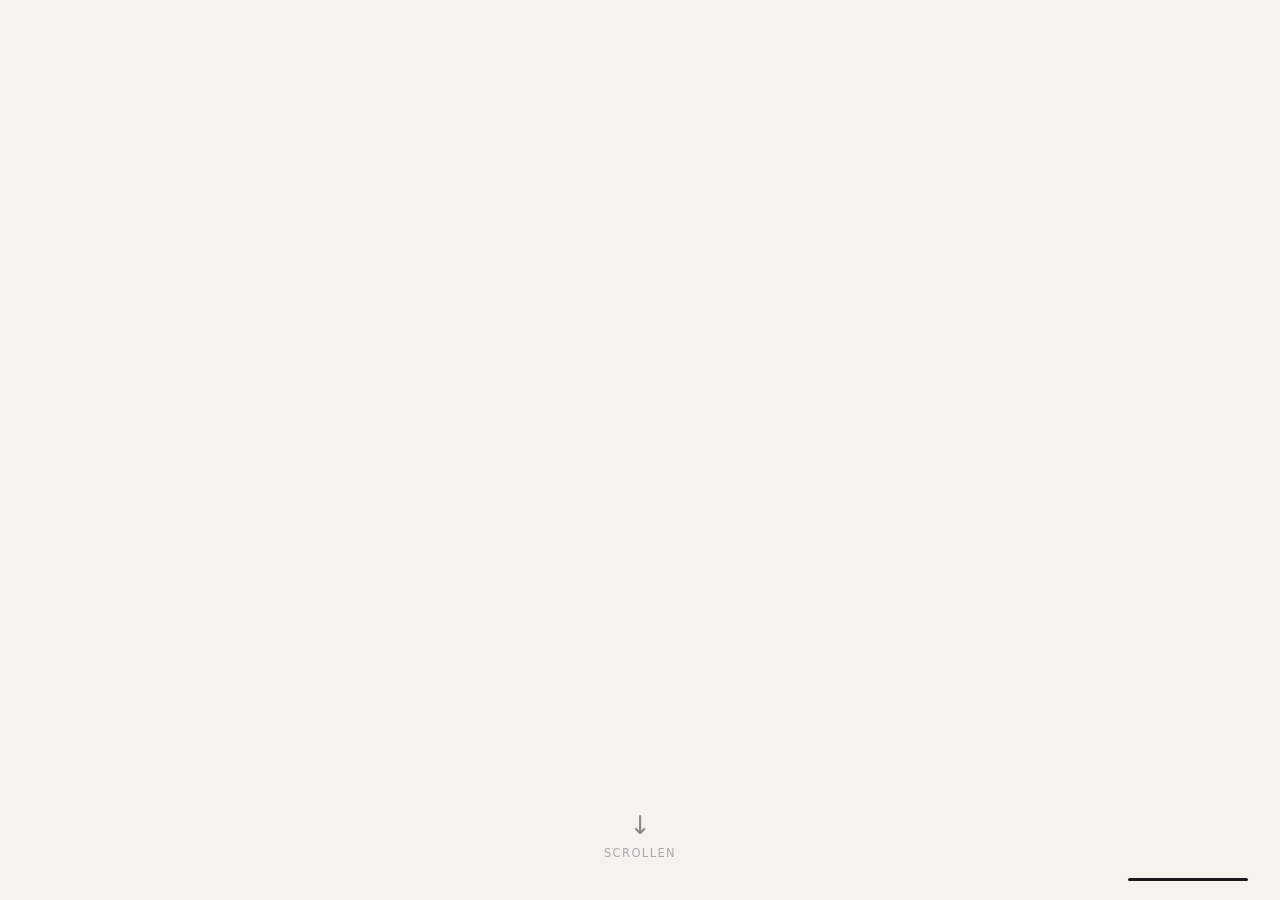
==== index.html @ cfc177c9 "fix: update index.html for virtual scroll (no scroll-stage spacer needed, outro as overlay)" ====
<!DOCTYPE html>
<html lang="de">
<head>
  <meta charset="UTF-8" />
  <meta name="viewport" content="width=device-width, initial-scale=1.0" />
  <title>Sprinter Scroll Animation</title>
  <link rel="preconnect" href="https://api.fontshare.com" />
  <link href="https://api.fontshare.com/v2/css?f[]=satoshi@400,700&display=swap" rel="stylesheet" />
  <link rel="stylesheet" href="style.css" />
</head>
<body>

  <section class="scroll-stage">
    <div class="sticky-canvas">

      <canvas id="vanCanvas"></canvas>

      <div class="scroll-hint" id="scrollHint">
        <span class="scroll-hint-arrow">&#x2193;</span>
        <span class="scroll-hint-label">Scrollen</span>
      </div>

      <div class="progress-bar">
        <div class="progress-fill" id="progressFill"></div>
      </div>

    </div>
  </section>

  <!-- Outro: fixed overlay, erscheint nach der Animation -->
  <section class="outro" id="outro">
    <div class="outro-icon">🚐</div>
    <h2>Fertig! Alles eingeladen.</h2>
    <p>Professionelle Entrümpelung – schnell, sauber, zuverlässig.</p>
  </section>

  <script src="animation.js"></script>
</body>
</html>
---- style.css ----
*, *::before, *::after { box-sizing: border-box; margin: 0; padding: 0; }

html {
  width: 100%;
  overflow: hidden;
}

body {
  font-family: 'Satoshi', system-ui, sans-serif;
  background: #f5f3ee;
  color: #222;
  width: 100%;
  overflow: hidden;
  height: 100vh;
}

/* ── Sticky scroll stage ─────────────────────────────────── */
.scroll-stage {
  height: 100vh;
  position: relative;
  width: 100%;
}

.sticky-canvas {
  position: absolute;
  top: 0;
  left: 0;
  width: 100%;
  height: 100vh;
  overflow: hidden;
  background: #f5f3ee;
}

/* ── Canvas ──────────────────────────────────────────────── */
#vanCanvas {
  position: absolute;
  inset: 0;
  width: 100%;
  height: 100%;
  display: block;
}

/* ── Outro (erscheint nach Animation) ────────────────────── */
.outro {
  display: none;
  min-height: 100vh;
  flex-direction: column;
  align-items: center;
  justify-content: center;
  text-align: center;
  background: #f5f3ee;
  gap: 1rem;
  padding: 2rem;
  position: fixed;
  inset: 0;
  z-index: 20;
  opacity: 0;
  transition: opacity 0.6s ease;
}
.outro.visible {
  display: flex;
  opacity: 1;
}
.outro-icon {
  font-size: 3rem;
  animation: pop-in 0.5s cubic-bezier(0.34, 1.56, 0.64, 1) both;
}
.outro h2 {
  font-size: clamp(1.4rem, 3vw, 2.2rem);
  font-weight: 700;
  letter-spacing: -0.02em;
}
.outro p {
  font-size: 1rem;
  color: #666;
  max-width: 40ch;
}
@keyframes pop-in {
  from { transform: scale(0.3); opacity: 0; }
  to   { transform: scale(1);   opacity: 1; }
}

/* ── Scroll hint ────────────────────────────────────────── */
.scroll-hint {
  position: absolute;
  bottom: 2.5rem;
  left: 50%;
  transform: translateX(-50%);
  display: flex;
  flex-direction: column;
  align-items: center;
  gap: 0.35rem;
  z-index: 10;
  opacity: 1;
  transition: opacity 0.5s ease;
  pointer-events: none;
  white-space: nowrap;
}
.scroll-hint.hidden { opacity: 0; }
.scroll-hint-arrow {
  font-size: 1.6rem;
  color: #888;
  animation: bounce 1.6s ease-in-out infinite;
}
.scroll-hint-label {
  font-size: 0.72rem;
  letter-spacing: 0.12em;
  text-transform: uppercase;
  color: #aaa;
}
@keyframes bounce {
  0%, 100% { transform: translateY(0); }
  50%       { transform: translateY(8px); }
}

/* ── Progress bar ──────────────────────────────────────── */
.progress-bar {
  position: absolute;
  bottom: 1.2rem;
  right: 2rem;
  width: 120px;
  height: 3px;
  background: rgba(0,0,0,.08);
  border-radius: 2px;
  z-index: 10;
}
.progress-fill {
  height: 100%;
  width: 0%;
  background: #1a1a1a;
  border-radius: 2px;
  transition: width 0.08s linear;
}

@media (max-width: 600px) {
  .progress-bar { right: 1rem; }
}
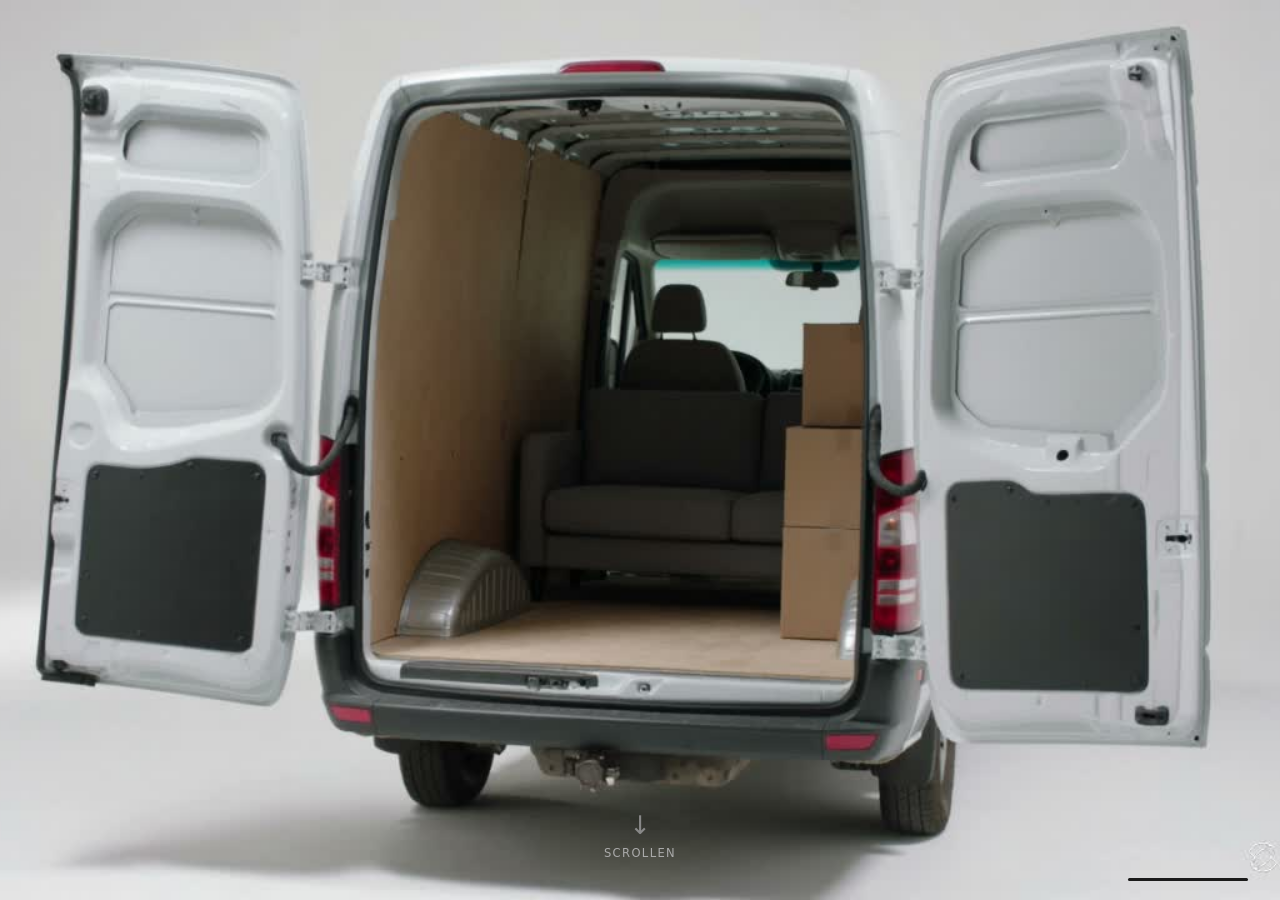
==== commit 45cca33d: "refactor: remove outro + remove vignette, match bg to frame color" ====
--- a/index.html
+++ b/index.html
@@ -12,7 +12,6 @@
 
   <section class="scroll-stage">
     <div class="sticky-canvas">
-
       <canvas id="vanCanvas"></canvas>
 
       <div class="scroll-hint" id="scrollHint">
@@ -23,15 +22,7 @@
       <div class="progress-bar">
         <div class="progress-fill" id="progressFill"></div>
       </div>
-
     </div>
-  </section>
-
-  <!-- Outro: fixed overlay, erscheint nach der Animation -->
-  <section class="outro" id="outro">
-    <div class="outro-icon">🚐</div>
-    <h2>Fertig! Alles eingeladen.</h2>
-    <p>Professionelle Entrümpelung – schnell, sauber, zuverlässig.</p>
   </section>
 
   <script src="animation.js"></script>
--- a/style.css
+++ b/style.css
@@ -1,83 +1,42 @@
 *, *::before, *::after { box-sizing: border-box; margin: 0; padding: 0; }
 
-html {
+html, body {
   width: 100%;
+  height: 100%;
   overflow: hidden;
+  overscroll-behavior: none;
+  touch-action: none;
 }
 
 body {
   font-family: 'Satoshi', system-ui, sans-serif;
-  background: #f5f3ee;
+  /* Hintergrund passend zum Frame-Hintergrund (weißlicher Himmel/Boden der Frames) */
+  background: #d6e4f0;
   color: #222;
-  width: 100%;
-  overflow: hidden;
-  height: 100vh;
+  position: fixed;
+  top: 0; left: 0; right: 0; bottom: 0;
 }
 
-/* ── Sticky scroll stage ─────────────────────────────────── */
 .scroll-stage {
-  height: 100vh;
+  width: 100%;
+  height: 100%;
   position: relative;
-  width: 100%;
 }
 
 .sticky-canvas {
   position: absolute;
-  top: 0;
-  left: 0;
+  top: 0; left: 0;
   width: 100%;
-  height: 100vh;
-  overflow: hidden;
-  background: #f5f3ee;
+  height: 100%;
+  background: #d6e4f0;
 }
 
-/* ── Canvas ──────────────────────────────────────────────── */
 #vanCanvas {
   position: absolute;
   inset: 0;
   width: 100%;
   height: 100%;
   display: block;
-}
-
-/* ── Outro (erscheint nach Animation) ────────────────────── */
-.outro {
-  display: none;
-  min-height: 100vh;
-  flex-direction: column;
-  align-items: center;
-  justify-content: center;
-  text-align: center;
-  background: #f5f3ee;
-  gap: 1rem;
-  padding: 2rem;
-  position: fixed;
-  inset: 0;
-  z-index: 20;
-  opacity: 0;
-  transition: opacity 0.6s ease;
-}
-.outro.visible {
-  display: flex;
-  opacity: 1;
-}
-.outro-icon {
-  font-size: 3rem;
-  animation: pop-in 0.5s cubic-bezier(0.34, 1.56, 0.64, 1) both;
-}
-.outro h2 {
-  font-size: clamp(1.4rem, 3vw, 2.2rem);
-  font-weight: 700;
-  letter-spacing: -0.02em;
-}
-.outro p {
-  font-size: 1rem;
-  color: #666;
-  max-width: 40ch;
-}
-@keyframes pop-in {
-  from { transform: scale(0.3); opacity: 0; }
-  to   { transform: scale(1);   opacity: 1; }
 }
 
 /* ── Scroll hint ────────────────────────────────────────── */
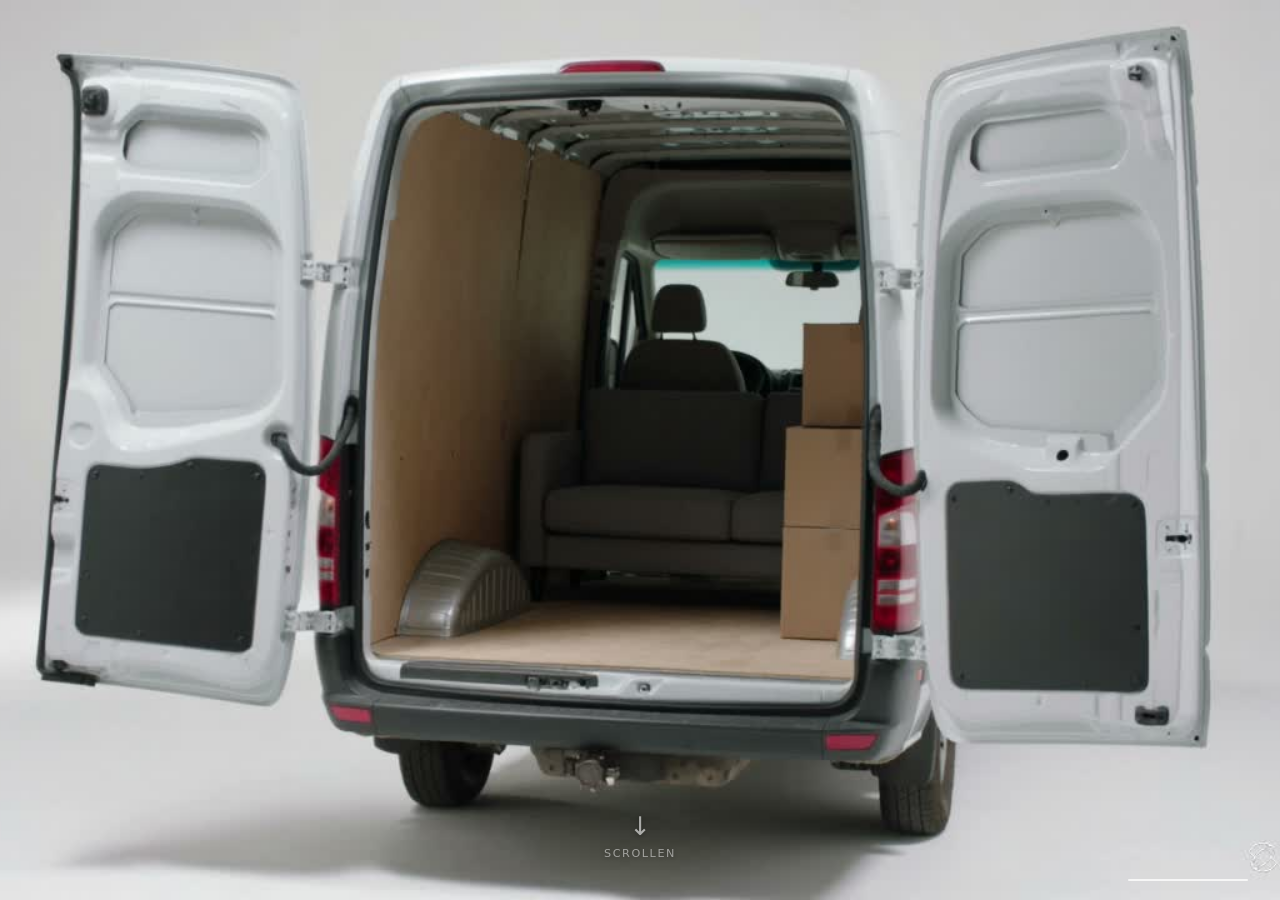
==== commit a8de15f6: "feat: 85-frame scrubbing + scroll-synced text overlays like video reference" ====
--- a/index.html
+++ b/index.html
@@ -5,20 +5,65 @@
   <meta name="viewport" content="width=device-width, initial-scale=1.0" />
   <title>Sprinter Scroll Animation</title>
   <link rel="preconnect" href="https://api.fontshare.com" />
-  <link href="https://api.fontshare.com/v2/css?f[]=satoshi@400,700&display=swap" rel="stylesheet" />
+  <link href="https://api.fontshare.com/v2/css?f[]=satoshi@400,500,700,900&display=swap" rel="stylesheet" />
   <link rel="stylesheet" href="style.css" />
 </head>
 <body>
+
+  <!-- Loading overlay -->
+  <div id="loadingOverlay">
+    <div class="load-inner">
+      <div class="load-label">Wird geladen <span id="loadPct">0%</span></div>
+      <div class="load-track"><div class="load-bar" id="loadBar"></div></div>
+    </div>
+  </div>
 
   <section class="scroll-stage">
     <div class="sticky-canvas">
       <canvas id="vanCanvas"></canvas>
 
+      <!-- Scene overlays: text appears at specific frame ranges -->
+
+      <!-- Scene 1: Frames 1–15 -->
+      <div class="scene-overlay scene-left" id="scene-1">
+        <span class="scene-label">Umzug leicht gemacht</span>
+        <h2 class="scene-headline">Ihr Spezialist für<br>Möbeltransporte.</h2>
+      </div>
+
+      <!-- Scene 2: Frames 20–38 -->
+      <div class="scene-overlay scene-right" id="scene-2">
+        <span class="scene-label">Schnell &amp; zuverlässig</span>
+        <h2 class="scene-headline">Pünktlich. Sicher.<br>Professionell.</h2>
+      </div>
+
+      <!-- Scene 3: Frames 42–60 -->
+      <div class="scene-overlay scene-left" id="scene-3">
+        <span class="scene-label">Ganz Hamburg</span>
+        <h2 class="scene-headline">Vom Keller bis<br>zur Haustür.</h2>
+      </div>
+
+      <!-- Scene 4: Frames 64–80 -->
+      <div class="scene-overlay scene-right" id="scene-4">
+        <span class="scene-label">Kein Stress</span>
+        <h2 class="scene-headline">Wir erledigen<br>alles für Sie.</h2>
+      </div>
+
+      <!-- Scene 5 + CTA: Frames 81–85 -->
+      <div class="scene-overlay scene-center" id="scene-5">
+        <span class="scene-label">Bereit?</span>
+        <h2 class="scene-headline">Ihr Umzug.<br>Unser Job.</h2>
+        <div class="cta-block" id="cta-block">
+          <a href="#" class="cta-btn">Jetzt anfragen</a>
+        </div>
+      </div>
+
+      <!-- Scroll hint -->
       <div class="scroll-hint" id="scrollHint">
         <span class="scroll-hint-arrow">&#x2193;</span>
         <span class="scroll-hint-label">Scrollen</span>
       </div>
 
+      <!-- Progress bar -->
       <div class="progress-bar">
         <div class="progress-fill" id="progressFill"></div>
       </div>
--- a/style.css
+++ b/style.css
@@ -10,13 +10,53 @@
 
 body {
   font-family: 'Satoshi', system-ui, sans-serif;
-  /* Hintergrund passend zum Frame-Hintergrund (weißlicher Himmel/Boden der Frames) */
   background: #d6e4f0;
-  color: #222;
+  color: #111;
   position: fixed;
   top: 0; left: 0; right: 0; bottom: 0;
 }
 
+/* ── Loading overlay ────────────────────────────────────── */
+#loadingOverlay {
+  position: fixed;
+  inset: 0;
+  z-index: 100;
+  background: #d6e4f0;
+  display: flex;
+  align-items: center;
+  justify-content: center;
+  transition: opacity 0.6s ease;
+}
+.load-inner {
+  display: flex;
+  flex-direction: column;
+  align-items: center;
+  gap: 1rem;
+  min-width: 200px;
+}
+.load-label {
+  font-size: 0.8rem;
+  letter-spacing: 0.1em;
+  text-transform: uppercase;
+  color: #555;
+  font-weight: 500;
+}
+.load-track {
+  width: 200px;
+  height: 2px;
+  background: rgba(0,0,0,0.1);
+  border-radius: 2px;
+  overflow: hidden;
+}
+.load-bar {
+  height: 100%;
+  width: 0%;
+  background: #1a1a1a;
+  border-radius: 2px;
+  transition: width 0.15s linear;
+}
+
+/* ── Canvas ─────────────────────────────────────────────── */
 .scroll-stage {
   width: 100%;
   height: 100%;
@@ -37,6 +77,111 @@
   width: 100%;
   height: 100%;
   display: block;
+}
+
+/* ── Scene overlays ─────────────────────────────────────── */
+.scene-overlay {
+  position: absolute;
+  z-index: 10;
+  pointer-events: none;
+  opacity: 0;
+  transition: opacity 0.5s cubic-bezier(0.16, 1, 0.3, 1),
+              transform 0.5s cubic-bezier(0.16, 1, 0.3, 1);
+}
+
+/* Left-aligned scenes */
+.scene-left {
+  top: 50%;
+  left: clamp(1.5rem, 5vw, 5rem);
+  transform: translateY(calc(-50% + 16px));
+}
+.scene-left.visible {
+  opacity: 1;
+  transform: translateY(-50%);
+}
+
+/* Right-aligned scenes */
+.scene-right {
+  top: 50%;
+  right: clamp(1.5rem, 5vw, 5rem);
+  text-align: right;
+  transform: translateY(calc(-50% + 16px));
+}
+.scene-right.visible {
+  opacity: 1;
+  transform: translateY(-50%);
+}
+
+/* Center scenes (final CTA) */
+.scene-center {
+  top: 50%;
+  left: 50%;
+  text-align: center;
+  transform: translate(-50%, calc(-50% + 16px));
+  width: 90%;
+  max-width: 600px;
+}
+.scene-center.visible {
+  opacity: 1;
+  transform: translate(-50%, -50%);
+}
+
+/* Text styles */
+.scene-label {
+  display: block;
+  font-size: clamp(0.65rem, 1.2vw, 0.8rem);
+  font-weight: 500;
+  letter-spacing: 0.16em;
+  text-transform: uppercase;
+  color: rgba(255,255,255,0.75);
+  text-shadow: 0 1px 4px rgba(0,0,0,0.4);
+  margin-bottom: 0.5rem;
+}
+
+.scene-headline {
+  font-size: clamp(1.8rem, 4.5vw, 4rem);
+  font-weight: 900;
+  line-height: 1.1;
+  color: #fff;
+  text-shadow:
+    0 2px 12px rgba(0,0,0,0.25),
+    0 4px 32px rgba(0,0,0,0.15);
+  letter-spacing: -0.02em;
+}
+
+/* CTA button */
+.cta-block {
+  margin-top: 2rem;
+  opacity: 0;
+  transform: translateY(12px);
+  transition: opacity 0.4s ease 0.2s, transform 0.4s ease 0.2s;
+  pointer-events: none;
+}
+.cta-block.visible {
+  opacity: 1;
+  transform: translateY(0);
+  pointer-events: auto;
+}
+.cta-btn {
+  display: inline-block;
+  padding: 0.85rem 2.2rem;
+  background: #fff;
+  color: #111;
+  font-family: 'Satoshi', system-ui, sans-serif;
+  font-size: 0.9rem;
+  font-weight: 700;
+  letter-spacing: 0.04em;
+  text-decoration: none;
+  border-radius: 999px;
+  box-shadow: 0 4px 24px rgba(0,0,0,0.18);
+  transition: background 0.18s ease, color 0.18s ease, box-shadow 0.18s ease, transform 0.18s ease;
+  pointer-events: auto;
+}
+.cta-btn:hover {
+  background: #111;
+  color: #fff;
+  box-shadow: 0 8px 32px rgba(0,0,0,0.28);
+  transform: translateY(-2px);
 }
 
 /* ── Scroll hint ────────────────────────────────────────── */
@@ -58,14 +203,16 @@
 .scroll-hint.hidden { opacity: 0; }
 .scroll-hint-arrow {
   font-size: 1.6rem;
-  color: #888;
+  color: rgba(255,255,255,0.6);
+  text-shadow: 0 1px 4px rgba(0,0,0,0.3);
   animation: bounce 1.6s ease-in-out infinite;
 }
 .scroll-hint-label {
-  font-size: 0.72rem;
-  letter-spacing: 0.12em;
+  font-size: 0.7rem;
+  letter-spacing: 0.14em;
   text-transform: uppercase;
-  color: #aaa;
+  color: rgba(255,255,255,0.5);
+  text-shadow: 0 1px 4px rgba(0,0,0,0.3);
 }
 @keyframes bounce {
   0%, 100% { transform: translateY(0); }
@@ -78,19 +225,21 @@
   bottom: 1.2rem;
   right: 2rem;
   width: 120px;
-  height: 3px;
-  background: rgba(0,0,0,.08);
+  height: 2px;
+  background: rgba(255,255,255,0.2);
   border-radius: 2px;
   z-index: 10;
 }
 .progress-fill {
   height: 100%;
   width: 0%;
-  background: #1a1a1a;
+  background: rgba(255,255,255,0.7);
   border-radius: 2px;
   transition: width 0.08s linear;
 }
 
 @media (max-width: 600px) {
   .progress-bar { right: 1rem; }
-}
+  .scene-left { left: 1.25rem; }
+  .scene-right { right: 1.25rem; }
+}
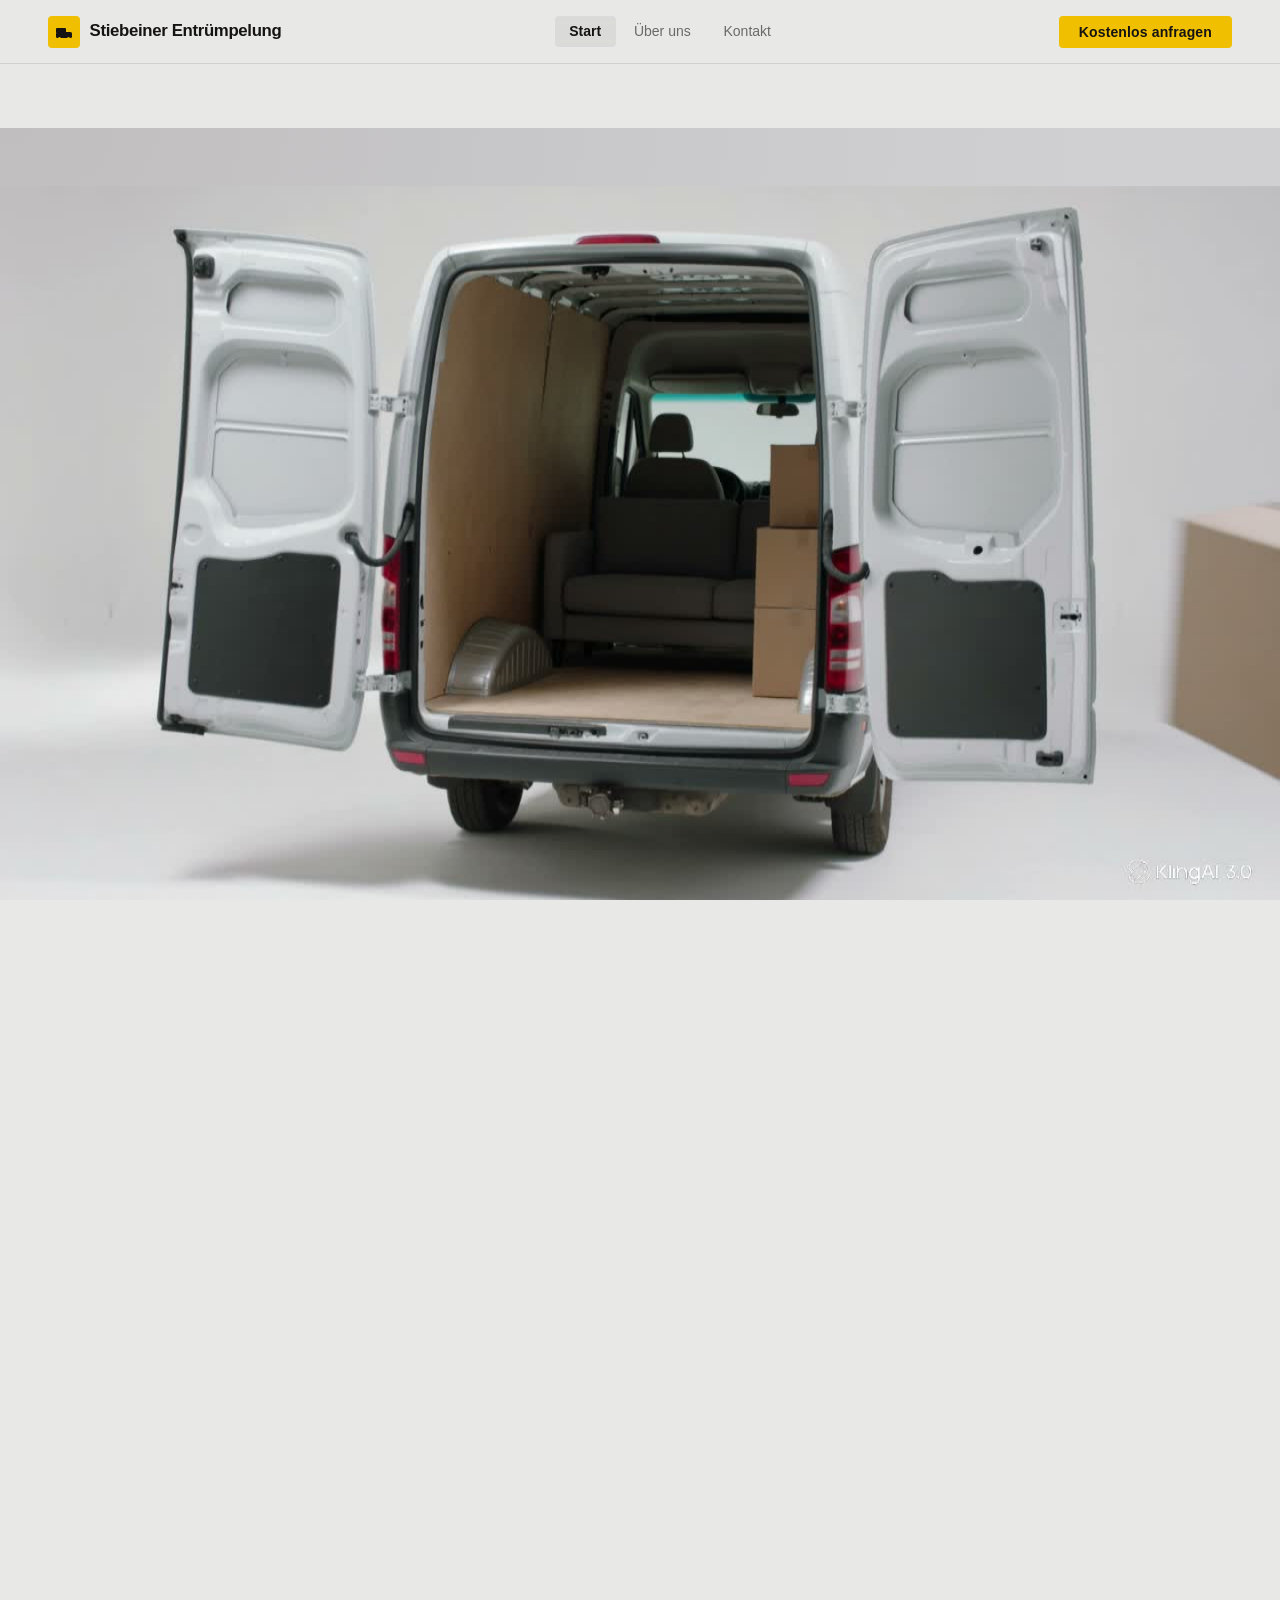
==== commit 341d49b0: "feat: update index.html — nav, animation section, services, regions, USP band, footer" ====
--- a/index.html
+++ b/index.html
@@ -3,73 +3,400 @@
 <head>
   <meta charset="UTF-8" />
   <meta name="viewport" content="width=device-width, initial-scale=1.0" />
-  <title>Sprinter Scroll Animation</title>
+  <title>Wohnungsauflösungen Wunstorf — Entrümpelung & Haushaltsauflösung</title>
+  <meta name="description" content="Professionelle Wohnungsauflösung, Haushaltsauflösung und Entrümpelung in Wunstorf und Umgebung. Kostenlose Besichtigung, zertifizierte Entsorgung, Wertausgleich." />
   <link rel="preconnect" href="https://api.fontshare.com" />
-  <link href="https://api.fontshare.com/v2/css?f[]=satoshi@400,500,700,900&display=swap" rel="stylesheet" />
+  <link href="https://api.fontshare.com/v2/css?f[]=clash-display@400,500,600,700&f[]=cabinet-grotesk@400,500,700,800&display=swap" rel="stylesheet" />
   <link rel="stylesheet" href="style.css" />
+  <link rel="stylesheet" href="site.css" />
+  <style>
+    /* Index-specific: animation section fills viewport */
+    .animation-section {
+      position: relative;
+      height: calc(100vh - var(--nav-h));
+      display: flex;
+      align-items: center;
+      justify-content: center;
+      overflow: hidden;
+      background:
+        radial-gradient(ellipse at top left,    #c0bebf 0%, transparent 60%),
+        radial-gradient(ellipse at bottom right, #d6d6d8 0%, transparent 60%),
+        radial-gradient(ellipse at bottom left,  #e1e2e4 0%, transparent 60%),
+        #d0d0d2;
+    }
+    /* Override body to allow scrolling on index page */
+    body {
+      overflow-x: hidden;
+      overflow-y: auto;
+      position: static;
+    }
+    /* The animation stage is now a section, not a fixed fullscreen */
+    .scroll-stage {
+      width: 100%;
+      height: 100%;
+      position: relative;
+      display: flex;
+      align-items: center;
+      justify-content: center;
+    }
+    .sticky-canvas {
+      position: relative;
+      aspect-ratio: 16 / 9;
+      margin: auto;
+      background:
+        radial-gradient(ellipse at top left,    #c0bebf 0%, transparent 60%),
+        radial-gradient(ellipse at bottom right, #d6d6d8 0%, transparent 60%),
+        radial-gradient(ellipse at bottom left,  #e1e2e4 0%, transparent 60%),
+        #d0d0d2;
+      container-type: size;
+    }
+    /* Contained within animation-section height */
+    @media (max-aspect-ratio: 16/9) {
+      .sticky-canvas { height: 100%; width: auto; max-width: 100vw; }
+    }
+    @media (min-aspect-ratio: 16/9) {
+      .sticky-canvas { width: 100%; height: auto; }
+    }
+    /* The scroll-for-animation region — sticky overlay approach */
+    .anim-sticky-outer {
+      height: 500vh; /* scrollable height for frame scrubbing */
+    }
+    .anim-sticky-inner {
+      position: sticky;
+      top: var(--nav-h);
+      height: calc(100vh - var(--nav-h));
+      display: flex;
+      align-items: center;
+      justify-content: center;
+      overflow: hidden;
+      background:
+        radial-gradient(ellipse at top left,    #c0bebf 0%, transparent 60%),
+        radial-gradient(ellipse at bottom right, #d6d6d8 0%, transparent 60%),
+        radial-gradient(ellipse at bottom left,  #e1e2e4 0%, transparent 60%),
+        #d0d0d2;
+    }
+  </style>
 </head>
-<body>
-
-  <!-- Loading overlay -->
-  <div id="loadingOverlay">
-    <div class="load-inner">
-      <div class="load-label">Wird geladen <span id="loadPct">0%</span></div>
-      <div class="load-track"><div class="load-bar" id="loadBar"></div></div>
-    </div>
-  </div>
-
-  <section class="scroll-stage">
-    <div class="sticky-canvas">
-      <canvas id="vanCanvas"></canvas>
-
-      <!-- Scene overlays: text appears at specific frame ranges -->
-
-      <!-- Scene 1: Frames 1–15 -->
-      <div class="scene-overlay scene-left" id="scene-1">
-        <span class="scene-label">Umzug leicht gemacht</span>
-        <h2 class="scene-headline">Ihr Spezialist für<br>Möbeltransporte.</h2>
-      </div>
-
-      <!-- Scene 2: Frames 20–38 -->
-      <div class="scene-overlay scene-right" id="scene-2">
-        <span class="scene-label">Schnell &amp; zuverlässig</span>
-        <h2 class="scene-headline">Pünktlich. Sicher.<br>Professionell.</h2>
-      </div>
-
-      <!-- Scene 3: Frames 42–60 -->
-      <div class="scene-overlay scene-left" id="scene-3">
-        <span class="scene-label">Ganz Hamburg</span>
-        <h2 class="scene-headline">Vom Keller bis<br>zur Haustür.</h2>
-      </div>
-
-      <!-- Scene 4: Frames 64–80 -->
-      <div class="scene-overlay scene-right" id="scene-4">
-        <span class="scene-label">Kein Stress</span>
-        <h2 class="scene-headline">Wir erledigen<br>alles für Sie.</h2>
-      </div>
-
-      <!-- Scene 5 + CTA: Frames 81–85 -->
-      <div class="scene-overlay scene-center" id="scene-5">
-        <span class="scene-label">Bereit?</span>
-        <h2 class="scene-headline">Ihr Umzug.<br>Unser Job.</h2>
-        <div class="cta-block" id="cta-block">
-          <a href="#" class="cta-btn">Jetzt anfragen</a>
-        </div>
-      </div>
-
-      <!-- Scroll hint -->
-      <div class="scroll-hint" id="scrollHint">
-        <span class="scroll-hint-arrow">&#x2193;</span>
-        <span class="scroll-hint-label">Scrollen</span>
-      </div>
-
-      <!-- Progress bar -->
-      <div class="progress-bar">
-        <div class="progress-fill" id="progressFill"></div>
-      </div>
-    </div>
-  </section>
+<body class="page-body">
+
+  <!-- Navigation -->
+  <nav class="site-nav" id="siteNav">
+    <a href="index.html" class="nav-logo">
+      <span class="nav-logo-mark">
+        <svg viewBox="0 0 18 18" fill="none" xmlns="http://www.w3.org/2000/svg">
+          <rect x="1" y="9" width="16" height="6" rx="1.5" fill="#151412"/>
+          <rect x="1" y="5" width="10" height="5" rx="1" fill="#151412"/>
+          <circle cx="4.5" cy="15.5" r="1.5" fill="#f0c000"/>
+          <circle cx="13.5" cy="15.5" r="1.5" fill="#f0c000"/>
+        </svg>
+      </span>
+      <span>Stiebeiner&nbsp;Entrümpelung</span>
+    </a>
+    <ul class="nav-links">
+      <li><a href="index.html" class="active">Start</a></li>
+      <li><a href="ueber-uns.html">Über uns</a></li>
+      <li><a href="kontakt.html">Kontakt</a></li>
+    </ul>
+    <a href="kontakt.html" class="nav-cta">Kostenlos anfragen</a>
+    <button class="nav-hamburger" id="navHamburger" aria-label="Menü öffnen">
+      <span></span><span></span><span></span>
+    </button>
+  </nav>
+
+  <!-- Mobile drawer -->
+  <div class="nav-drawer" id="navDrawer">
+    <ul>
+      <li><a href="index.html" class="active">Start</a></li>
+      <li><a href="ueber-uns.html">Über uns</a></li>
+      <li><a href="kontakt.html">Kontakt</a></li>
+    </ul>
+    <a href="kontakt.html" class="nav-cta">Kostenlos anfragen</a>
+  </div>
+
+  <!-- ═══════════════════════════════════════
+       ANIMATION SECTION — sticky frame scrub
+  ═══════════════════════════════════════ -->
+  <div class="anim-sticky-outer" id="animOuter">
+    <div class="anim-sticky-inner">
+
+      <!-- Loading overlay -->
+      <div id="loadingOverlay" style="position:absolute;inset:0;z-index:100;display:flex;align-items:center;justify-content:center;background:radial-gradient(ellipse at top left,#c0bebf 0%,transparent 60%),radial-gradient(ellipse at bottom right,#d6d6d8 0%,transparent 60%),radial-gradient(ellipse at bottom left,#e1e2e4 0%,transparent 60%),#d0d0d2;transition:opacity 0.6s ease;">
+        <div class="load-inner">
+          <div class="load-label" style="font-family:var(--font-body);">Wird geladen <span id="loadPct">0%</span></div>
+          <div class="load-track"><div class="load-bar" id="loadBar"></div></div>
+        </div>
+      </div>
+
+      <section class="scroll-stage" style="width:100%;height:100%;">
+        <div class="sticky-canvas">
+          <canvas id="vanCanvas"></canvas>
+
+          <!-- Scene 1: Frames 1–15 -->
+          <div class="scene-overlay scene-left" id="scene-1">
+            <span class="scene-label">Wunstorf & Umgebung</span>
+            <h2 class="scene-headline">Schnell.<br>Diskret.<br>Besenrein.</h2>
+          </div>
+
+          <!-- Scene 2: Frames 20–38 -->
+          <div class="scene-overlay scene-right" id="scene-2">
+            <span class="scene-label">Zertifizierte Entsorgung</span>
+            <h2 class="scene-headline">Kein Objekt<br>zu groß.</h2>
+          </div>
+
+          <!-- Scene 3: Frames 42–60 -->
+          <div class="scene-overlay scene-left" id="scene-3">
+            <span class="scene-label">Wertausgleich möglich</span>
+            <h2 class="scene-headline">Was noch gut<br>ist, bleibt im<br>Kreislauf.</h2>
+          </div>
+
+          <!-- Scene 4: Frames 64–80 -->
+          <div class="scene-overlay scene-right" id="scene-4">
+            <span class="scene-label">Schlüsselübergabe-Service</span>
+            <h2 class="scene-headline">Sie müssen<br>nicht dabei<br>sein.</h2>
+          </div>
+
+          <!-- Scene 5 + CTA: Frames 81–85 -->
+          <div class="scene-overlay scene-center" id="scene-5">
+            <span class="scene-label">Kostenlose Besichtigung</span>
+            <h2 class="scene-headline">Ihr Auftrag.<br>Unsere Arbeit.</h2>
+            <div class="cta-block" id="cta-block">
+              <a href="kontakt.html" class="cta-btn">Jetzt anfragen &rarr;</a>
+            </div>
+          </div>
+
+          <!-- Scroll hint -->
+          <div class="scroll-hint" id="scrollHint">
+            <span class="scroll-hint-arrow">&#x2193;</span>
+            <span class="scroll-hint-label">Scrollen</span>
+          </div>
+
+          <!-- Progress bar -->
+          <div class="progress-bar">
+            <div class="progress-fill" id="progressFill"></div>
+          </div>
+        </div>
+      </section>
+    </div>
+  </div>
+  <!-- /ANIMATION -->
+
+  <!-- ═══════════════════════════════════════
+       BELOW FOLD — Leistungen
+  ═══════════════════════════════════════ -->
+  <div class="stripe-divider"></div>
+
+  <!-- USP dark band -->
+  <div class="dark-band">
+    <div class="usp-row">
+      <div class="usp-item reveal">
+        <div class="usp-num">100%</div>
+        <div class="usp-label">Kostenlose Besichtigung<br>& unverbindliches Angebot</div>
+      </div>
+      <div class="usp-item reveal reveal-delay-1">
+        <div class="usp-num">40+</div>
+        <div class="usp-label">Regionen in der<br>Region Hannover</div>
+      </div>
+      <div class="usp-item reveal reveal-delay-2">
+        <div class="usp-num">10+</div>
+        <div class="usp-label">Jahre Erfahrung in<br>Wohnungsauflösungen</div>
+      </div>
+      <div class="usp-item reveal reveal-delay-3">
+        <div class="usp-num">0€</div>
+        <div class="usp-label">Mehrkosten durch<br>Wertausgleich möglich</div>
+      </div>
+    </div>
+  </div>
+
+  <!-- Leistungen -->
+  <div class="section">
+    <p class="eyebrow reveal">Was wir anbieten</p>
+    <h2 class="section-heading reveal reveal-delay-1">Professionelle Entrümpelung<br>aus einer Hand</h2>
+    <p class="body-text reveal reveal-delay-2" style="margin-top:1rem;">
+      Ob Haushaltsauflösung nach einem Todesfall, Mietwohnungsräumung oder große Entrümpelung —
+      wir hinterlassen jeden Ort <strong>besenrein</strong> und kümmern uns um die fachgerechte Entsorgung.
+    </p>
+
+    <div class="service-grid">
+      <div class="service-item reveal">
+        <div class="service-icon">
+          <svg viewBox="0 0 24 24" fill="none" stroke="currentColor" stroke-width="2" stroke-linecap="round" stroke-linejoin="round">
+            <path d="M3 9l9-7 9 7v11a2 2 0 0 1-2 2H5a2 2 0 0 1-2-2z"/><polyline points="9 22 9 12 15 12 15 22"/>
+          </svg>
+        </div>
+        <div>
+          <div class="service-title">Wohnungsauflösung</div>
+          <div class="service-desc">Komplett-Räumung inkl. Besenreinigung — egal ob Mietwohnung oder Eigentum.</div>
+        </div>
+      </div>
+      <div class="service-item reveal reveal-delay-1">
+        <div class="service-icon">
+          <svg viewBox="0 0 24 24" fill="none" stroke="currentColor" stroke-width="2" stroke-linecap="round" stroke-linejoin="round">
+            <path d="M21 16V8a2 2 0 0 0-1-1.73l-7-4a2 2 0 0 0-2 0l-7 4A2 2 0 0 0 3 8v8a2 2 0 0 0 1 1.73l7 4a2 2 0 0 0 2 0l7-4A2 2 0 0 0 21 16z"/>
+          </svg>
+        </div>
+        <div>
+          <div class="service-title">Haushaltsauflösung</div>
+          <div class="service-desc">Häuser, Resthöfe, Kellerbereiche, Dachböden — vollständig geräumt.</div>
+        </div>
+      </div>
+      <div class="service-item reveal reveal-delay-2">
+        <div class="service-icon">
+          <svg viewBox="0 0 24 24" fill="none" stroke="currentColor" stroke-width="2" stroke-linecap="round" stroke-linejoin="round">
+            <polyline points="3 6 5 6 21 6"/><path d="M19 6l-1 14H6L5 6"/><path d="M10 11v6"/><path d="M14 11v6"/>
+          </svg>
+        </div>
+        <div>
+          <div class="service-title">Entrümpelung</div>
+          <div class="service-desc">Keller, Garage, Schuppen, Gartenhaus — schnell und zügig beräumt.</div>
+        </div>
+      </div>
+      <div class="service-item reveal reveal-delay-3">
+        <div class="service-icon">
+          <svg viewBox="0 0 24 24" fill="none" stroke="currentColor" stroke-width="2" stroke-linecap="round" stroke-linejoin="round">
+            <circle cx="12" cy="12" r="10"/><line x1="12" y1="8" x2="12" y2="12"/><line x1="12" y1="16" x2="12.01" y2="16"/>
+          </svg>
+        </div>
+        <div>
+          <div class="service-title">Schwierige Fälle</div>
+          <div class="service-desc">Messie-Wohnungen, Mietnomaden — wir arbeiten diskret und professionell.</div>
+        </div>
+      </div>
+      <div class="service-item reveal">
+        <div class="service-icon">
+          <svg viewBox="0 0 24 24" fill="none" stroke="currentColor" stroke-width="2" stroke-linecap="round" stroke-linejoin="round">
+            <line x1="12" y1="1" x2="12" y2="23"/><path d="M17 5H9.5a3.5 3.5 0 0 0 0 7h5a3.5 3.5 0 0 1 0 7H6"/>
+          </svg>
+        </div>
+        <div>
+          <div class="service-title">Wertausgleich</div>
+          <div class="service-desc">Noch verwertbare Möbel & Gegenstände reduzieren Ihre Kosten.</div>
+        </div>
+      </div>
+      <div class="service-item reveal reveal-delay-1">
+        <div class="service-icon">
+          <svg viewBox="0 0 24 24" fill="none" stroke="currentColor" stroke-width="2" stroke-linecap="round" stroke-linejoin="round">
+            <path d="M21 10c0 7-9 13-9 13s-9-6-9-13a9 9 0 0 1 18 0z"/><circle cx="12" cy="10" r="3"/>
+          </svg>
+        </div>
+        <div>
+          <div class="service-title">Schlüsselübergabe-Service</div>
+          <div class="service-desc">Sie wohnen weit weg? Kein Problem — wir übernehmen Schlüssel & Rückgabe.</div>
+        </div>
+      </div>
+      <div class="service-item reveal reveal-delay-2">
+        <div class="service-icon">
+          <svg viewBox="0 0 24 24" fill="none" stroke="currentColor" stroke-width="2" stroke-linecap="round" stroke-linejoin="round">
+            <path d="M18 8h1a4 4 0 0 1 0 8h-1"/><path d="M2 8h16v9a4 4 0 0 1-4 4H6a4 4 0 0 1-4-4V8z"/><line x1="6" y1="1" x2="6" y2="4"/><line x1="10" y1="1" x2="10" y2="4"/><line x1="14" y1="1" x2="14" y2="4"/>
+          </svg>
+        </div>
+        <div>
+          <div class="service-title">Altmetall & Schrottabholung</div>
+          <div class="service-desc">Fachgerechte Entsorgung von Altmetall durch zertifizierte Partner.</div>
+        </div>
+      </div>
+      <div class="service-item reveal reveal-delay-3">
+        <div class="service-icon">
+          <svg viewBox="0 0 24 24" fill="none" stroke="currentColor" stroke-width="2" stroke-linecap="round" stroke-linejoin="round">
+            <path d="M12 22s8-4 8-10V5l-8-3-8 3v7c0 6 8 10 8 10z"/>
+          </svg>
+        </div>
+        <div>
+          <div class="service-title">Zertifizierte Entsorgung</div>
+          <div class="service-desc">Zusammenarbeit mit geprüften Entsorgungsfachbetrieben und Kill-Tec.</div>
+        </div>
+      </div>
+    </div>
+  </div>
+
+  <!-- Einzugsgebiet -->
+  <div style="background:var(--surface);border-top:1px solid var(--border);border-bottom:1px solid var(--border);">
+    <div class="section">
+      <p class="eyebrow reveal">Einzugsgebiet</p>
+      <h2 class="section-heading reveal reveal-delay-1">In Ihrer Nähe</h2>
+      <p class="body-text reveal reveal-delay-2" style="margin-top:0.75rem;">
+        Wir sind in Wunstorf und der gesamten Region Hannover für Sie im Einsatz.
+      </p>
+      <div class="region-grid reveal reveal-delay-2">
+        <span class="region-chip">Wunstorf</span>
+        <span class="region-chip">Barsinghausen</span>
+        <span class="region-chip">Bad Nenndorf</span>
+        <span class="region-chip">Garbsen</span>
+        <span class="region-chip">Neustadt a. Rbge.</span>
+        <span class="region-chip">Mardorf</span>
+        <span class="region-chip">Bad Rehburg</span>
+        <span class="region-chip">Rehburg-Loccum</span>
+        <span class="region-chip">Hohnhorst</span>
+        <span class="region-chip">Hannover</span>
+        <span class="region-chip">Steinhude</span>
+        <span class="region-chip">Hagenburg</span>
+        <span class="region-chip">Stadthagen</span>
+        <span class="region-chip">Ronnenberg</span>
+        <span class="region-chip">Berenbostel</span>
+        <span class="region-chip">Luthe</span>
+        <span class="region-chip">Poggenhagen</span>
+        <span class="region-chip">Bordenau</span>
+        <span class="region-chip">Eilvese</span>
+        <span class="region-chip">Mariensee</span>
+        <span class="region-chip">Bokeloh</span>
+        <span class="region-chip">Blumenau</span>
+        <span class="region-chip">Winzlar</span>
+        <span class="region-chip">& alle Umgemeinden</span>
+      </div>
+    </div>
+  </div>
+
+  <!-- CTA band -->
+  <div class="dark-band">
+    <div class="section" style="text-align:center;">
+      <p class="eyebrow reveal" style="justify-content:center;">Kostenlos & unverbindlich</p>
+      <h2 class="display-heading reveal reveal-delay-1" style="color:var(--text-inv);margin-bottom:1.5rem;">Jetzt Besichtigung vereinbaren</h2>
+      <p class="body-text reveal reveal-delay-2" style="margin:0 auto 2rem;color:rgba(245,244,240,0.55);">
+        Rufen Sie uns an oder schreiben Sie uns — wir melden uns innerhalb von 24 Stunden.
+      </p>
+      <div style="display:flex;gap:1rem;justify-content:center;flex-wrap:wrap;" class="reveal reveal-delay-3">
+        <a href="tel:015150194741" style="display:inline-flex;align-items:center;gap:0.6rem;background:var(--accent);color:var(--accent-text);font-family:var(--font-display);font-size:0.95rem;font-weight:600;padding:0.85rem 1.75rem;border-radius:var(--radius-sm);transition:background 0.18s ease;">
+          <svg width="16" height="16" viewBox="0 0 24 24" fill="none" stroke="currentColor" stroke-width="2"><path d="M22 16.92v3a2 2 0 0 1-2.18 2 19.79 19.79 0 0 1-8.63-3.07A19.5 19.5 0 0 1 4.69 9.81 19.79 19.79 0 0 1 1.61 2.22 2 2 0 0 1 3.6.04h3a2 2 0 0 1 2 1.72c.127.96.361 1.903.7 2.81a2 2 0 0 1-.45 2.11L7.91 7.91a16 16 0 0 0 6.29 6.29l.95-.95a2 2 0 0 1 2.11-.45c.907.339 1.85.573 2.81.7A2 2 0 0 1 22 16.92z"/></svg>
+          0151 / 501 94 741
+        </a>
+        <a href="kontakt.html" style="display:inline-flex;align-items:center;gap:0.6rem;background:rgba(255,255,255,0.08);color:var(--text-inv);font-family:var(--font-display);font-size:0.95rem;font-weight:600;padding:0.85rem 1.75rem;border-radius:var(--radius-sm);border:1px solid rgba(255,255,255,0.15);transition:background 0.18s ease;">
+          Online anfragen &rarr;
+        </a>
+      </div>
+    </div>
+  </div>
+
+  <!-- Footer -->
+  <footer class="site-footer">
+    <span>&copy; 2025 Jens Stiebeiner — Wohnungsauflösungen Wunstorf</span>
+    <div class="footer-links">
+      <a href="#">Impressum</a>
+      <a href="#">Datenschutz</a>
+      <a href="kontakt.html">Kontakt</a>
+    </div>
+  </footer>
 
   <script src="animation.js"></script>
+  <script>
+    // Nav scroll effect
+    const nav = document.getElementById('siteNav');
+    window.addEventListener('scroll', () => {
+      nav.classList.toggle('scrolled', window.scrollY > 20);
+    }, { passive: true });
+
+    // Hamburger
+    const ham = document.getElementById('navHamburger');
+    const drawer = document.getElementById('navDrawer');
+    ham.addEventListener('click', () => {
+      ham.classList.toggle('open');
+      drawer.classList.toggle('open');
+    });
+
+    // Scroll reveal
+    const revealEls = document.querySelectorAll('.reveal');
+    const observer = new IntersectionObserver((entries) => {
+      entries.forEach(e => { if (e.isIntersecting) { e.target.classList.add('visible'); observer.unobserve(e.target); } });
+    }, { threshold: 0.12 });
+    revealEls.forEach(el => observer.observe(el));
+  </script>
 </body>
 </html>
--- a/style.css
+++ b/style.css
@@ -10,18 +10,32 @@
 
 body {
   font-family: 'Satoshi', system-ui, sans-serif;
-  background: #d6e4f0;
+  /*
+   * Gradient matched to frame corner colors:
+   * top-left:     #c0bebf
+   * bottom-right: #d6d6d8
+   * bottom-left:  #e1e2e4
+   */
+  background:
+    radial-gradient(ellipse at top left,     #c0bebf 0%, transparent 60%),
+    radial-gradient(ellipse at bottom right, #d6d6d8 0%, transparent 60%),
+    radial-gradient(ellipse at bottom left,  #e1e2e4 0%, transparent 60%),
+    #d0d0d2;
   color: #111;
   position: fixed;
   top: 0; left: 0; right: 0; bottom: 0;
 }
 
-/* ── Loading overlay ────────────────────────────────────── */
+/* ── Loading overlay ──────────────────────────────────── */
 #loadingOverlay {
   position: fixed;
   inset: 0;
   z-index: 100;
-  background: #d6e4f0;
+  background:
+    radial-gradient(ellipse at top left,     #c0bebf 0%, transparent 60%),
+    radial-gradient(ellipse at bottom right, #d6d6d8 0%, transparent 60%),
+    radial-gradient(ellipse at bottom left,  #e1e2e4 0%, transparent 60%),
+    #d0d0d2;
   display: flex;
   align-items: center;
   justify-content: center;
@@ -56,19 +70,49 @@
   transition: width 0.15s linear;
 }
 
-/* ── Canvas ─────────────────────────────────────────────── */
+/* ── Stage ───────────────────────────────────────────────── */
 .scroll-stage {
   width: 100%;
   height: 100%;
   position: relative;
+  display: flex;
+  align-items: center;
+  justify-content: center;
 }
 
 .sticky-canvas {
-  position: absolute;
-  top: 0; left: 0;
-  width: 100%;
-  height: 100%;
-  background: #d6e4f0;
+  position: relative;
+  width: 100%;
+  height: 100%;
+  max-width: 1280px;
+  aspect-ratio: 16 / 9;
+  margin: auto;
+  /* Canvas bg also matches — seamless bleed into letterbox bars */
+  background:
+    radial-gradient(ellipse at top left,     #c0bebf 0%, transparent 60%),
+    radial-gradient(ellipse at bottom right, #d6d6d8 0%, transparent 60%),
+    radial-gradient(ellipse at bottom left,  #e1e2e4 0%, transparent 60%),
+    #d0d0d2;
+  max-height: min(100vh, 720px);
+  container-type: size;
+}
+
+@media (max-aspect-ratio: 16/9) {
+  .sticky-canvas {
+    height: 100vh;
+    width: auto;
+    max-width: 100vw;
+    max-height: 100vh;
+  }
+}
+
+@media (min-aspect-ratio: 16/9) {
+  .sticky-canvas {
+    width: 100vw;
+    height: auto;
+    max-width: min(100vw, 1280px);
+    max-height: 720px;
+  }
 }
 
 #vanCanvas {
@@ -77,9 +121,11 @@
   width: 100%;
   height: 100%;
   display: block;
-}
-
-/* ── Scene overlays ─────────────────────────────────────── */
+  image-rendering: -webkit-optimize-contrast;
+  image-rendering: crisp-edges;
+}
+
+/* ── Scene overlays ────────────────────────────────────── */
 .scene-overlay {
   position: absolute;
   z-index: 10;
@@ -87,74 +133,71 @@
   opacity: 0;
   transition: opacity 0.5s cubic-bezier(0.16, 1, 0.3, 1),
               transform 0.5s cubic-bezier(0.16, 1, 0.3, 1);
-}
-
-/* Left-aligned scenes */
+  max-width: 45cqw;
+}
+
 .scene-left {
   top: 50%;
-  left: clamp(1.5rem, 5vw, 5rem);
-  transform: translateY(calc(-50% + 16px));
+  left: 5cqw;
+  transform: translateY(calc(-50% + 1.5cqh));
 }
 .scene-left.visible {
   opacity: 1;
   transform: translateY(-50%);
 }
 
-/* Right-aligned scenes */
 .scene-right {
   top: 50%;
-  right: clamp(1.5rem, 5vw, 5rem);
+  right: 5cqw;
   text-align: right;
-  transform: translateY(calc(-50% + 16px));
+  transform: translateY(calc(-50% + 1.5cqh));
 }
 .scene-right.visible {
   opacity: 1;
   transform: translateY(-50%);
 }
 
-/* Center scenes (final CTA) */
 .scene-center {
   top: 50%;
   left: 50%;
   text-align: center;
-  transform: translate(-50%, calc(-50% + 16px));
-  width: 90%;
-  max-width: 600px;
+  transform: translate(-50%, calc(-50% + 1.5cqh));
+  max-width: 70cqw;
 }
 .scene-center.visible {
   opacity: 1;
   transform: translate(-50%, -50%);
 }
 
-/* Text styles */
+/* ── Typography ────────────────────────────────────────── */
 .scene-label {
   display: block;
-  font-size: clamp(0.65rem, 1.2vw, 0.8rem);
+  font-size: clamp(0.55rem, 1.3cqw, 0.85rem);
   font-weight: 500;
-  letter-spacing: 0.16em;
+  letter-spacing: 0.18em;
   text-transform: uppercase;
-  color: rgba(255,255,255,0.75);
-  text-shadow: 0 1px 4px rgba(0,0,0,0.4);
-  margin-bottom: 0.5rem;
+  color: rgba(255,255,255,0.8);
+  text-shadow: 0 1px 6px rgba(0,0,0,0.5);
+  margin-bottom: 0.4em;
 }
 
 .scene-headline {
-  font-size: clamp(1.8rem, 4.5vw, 4rem);
+  font-size: clamp(1.1rem, 5cqw, 3.5rem);
   font-weight: 900;
-  line-height: 1.1;
+  line-height: 1.08;
   color: #fff;
   text-shadow:
-    0 2px 12px rgba(0,0,0,0.25),
-    0 4px 32px rgba(0,0,0,0.15);
+    0 2px 8px rgba(0,0,0,0.3),
+    0 6px 32px rgba(0,0,0,0.18);
   letter-spacing: -0.02em;
 }
 
-/* CTA button */
+/* ── CTA button ────────────────────────────────────────── */
 .cta-block {
-  margin-top: 2rem;
+  margin-top: 1.5em;
   opacity: 0;
   transform: translateY(12px);
-  transition: opacity 0.4s ease 0.2s, transform 0.4s ease 0.2s;
+  transition: opacity 0.4s ease 0.25s, transform 0.4s ease 0.25s;
   pointer-events: none;
 }
 .cta-block.visible {
@@ -164,30 +207,32 @@
 }
 .cta-btn {
   display: inline-block;
-  padding: 0.85rem 2.2rem;
+  padding: 0.8em 2em;
   background: #fff;
   color: #111;
   font-family: 'Satoshi', system-ui, sans-serif;
-  font-size: 0.9rem;
+  font-size: clamp(0.75rem, 1.4cqw, 0.95rem);
   font-weight: 700;
   letter-spacing: 0.04em;
   text-decoration: none;
   border-radius: 999px;
-  box-shadow: 0 4px 24px rgba(0,0,0,0.18);
-  transition: background 0.18s ease, color 0.18s ease, box-shadow 0.18s ease, transform 0.18s ease;
+  box-shadow: 0 4px 24px rgba(0,0,0,0.2);
+  transition: background 0.18s ease, color 0.18s ease,
+              box-shadow 0.18s ease, transform 0.18s ease;
   pointer-events: auto;
 }
 .cta-btn:hover {
   background: #111;
   color: #fff;
-  box-shadow: 0 8px 32px rgba(0,0,0,0.28);
+  box-shadow: 0 8px 32px rgba(0,0,0,0.3);
   transform: translateY(-2px);
 }
-
-/* ── Scroll hint ────────────────────────────────────────── */
+.cta-btn:active { transform: translateY(0); }
+
+/* ── Scroll hint ──────────────────────────────────────── */
 .scroll-hint {
   position: absolute;
-  bottom: 2.5rem;
+  bottom: 2.5cqh;
   left: 50%;
   transform: translateX(-50%);
   display: flex;
@@ -202,13 +247,13 @@
 }
 .scroll-hint.hidden { opacity: 0; }
 .scroll-hint-arrow {
-  font-size: 1.6rem;
-  color: rgba(255,255,255,0.6);
-  text-shadow: 0 1px 4px rgba(0,0,0,0.3);
+  font-size: clamp(1rem, 2.5cqw, 1.6rem);
+  color: rgba(255,255,255,0.65);
+  text-shadow: 0 1px 4px rgba(0,0,0,0.35);
   animation: bounce 1.6s ease-in-out infinite;
 }
 .scroll-hint-label {
-  font-size: 0.7rem;
+  font-size: clamp(0.55rem, 1cqw, 0.72rem);
   letter-spacing: 0.14em;
   text-transform: uppercase;
   color: rgba(255,255,255,0.5);
@@ -219,12 +264,13 @@
   50%       { transform: translateY(8px); }
 }
 
-/* ── Progress bar ──────────────────────────────────────── */
+/* ── Progress bar ────────────────────────────────────── */
 .progress-bar {
   position: absolute;
-  bottom: 1.2rem;
-  right: 2rem;
-  width: 120px;
+  bottom: 1.2cqh;
+  right: 2cqw;
+  width: 10cqw;
+  max-width: 120px;
   height: 2px;
   background: rgba(255,255,255,0.2);
   border-radius: 2px;
@@ -237,9 +283,3 @@
   border-radius: 2px;
   transition: width 0.08s linear;
 }
-
-@media (max-width: 600px) {
-  .progress-bar { right: 1rem; }
-  .scene-left { left: 1.25rem; }
-  .scene-right { right: 1.25rem; }
-}
--- a/site.css
+++ b/site.css
@@ -0,0 +1,612 @@
+/*
+ * site.css — Shared design system
+ * Aesthetic: Industrial-Clean
+ * Palette: Frame-matched greys + Signal Yellow accent
+ * Fonts: Clash Display (headings) + Cabinet Grotesk (body)
+ */
+
+/* ── Tokens ─────────────────────────────────────────────── */
+:root {
+  --bg:           #e8e8e6;
+  --bg-dark:      #1a1917;
+  --surface:      #f0efed;
+  --surface-2:    #ffffff;
+  --border:       rgba(0,0,0,0.10);
+  --border-heavy: rgba(0,0,0,0.18);
+
+  --text:         #151412;
+  --text-muted:   #6b6a67;
+  --text-faint:   #a8a7a4;
+  --text-inv:     #f5f4f0;
+
+  /* Signal Yellow — Sprinter/Baustelle */
+  --accent:       #f0c000;
+  --accent-dark:  #c89800;
+  --accent-text:  #151412;
+
+  --font-display: 'Clash Display', 'DM Sans', sans-serif;
+  --font-body:    'Cabinet Grotesk', 'DM Sans', sans-serif;
+
+  --radius-sm:  4px;
+  --radius-md:  8px;
+  --radius-lg:  14px;
+  --radius-xl:  24px;
+
+  --nav-h: 64px;
+
+  --ease-out: cubic-bezier(0.16, 1, 0.3, 1);
+}
+
+/* ── Reset ───────────────────────────────────────────────── */
+*, *::before, *::after { box-sizing: border-box; margin: 0; padding: 0; }
+html { font-size: 16px; scroll-behavior: smooth; }
+body {
+  font-family: var(--font-body);
+  background: var(--bg);
+  color: var(--text);
+  -webkit-font-smoothing: antialiased;
+  -moz-osx-font-smoothing: grayscale;
+  min-height: 100vh;
+  overflow-x: hidden;
+}
+img { display: block; max-width: 100%; }
+a { color: inherit; text-decoration: none; }
+button { cursor: pointer; border: none; background: none; font: inherit; }
+
+/* ── Navigation ──────────────────────────────────────────── */
+.site-nav {
+  position: fixed;
+  top: 0; left: 0; right: 0;
+  z-index: 200;
+  height: var(--nav-h);
+  display: flex;
+  align-items: center;
+  justify-content: space-between;
+  padding: 0 clamp(1.25rem, 4vw, 3rem);
+  /* Glassmorphism on the grey bg */
+  background: rgba(232, 232, 230, 0.82);
+  backdrop-filter: blur(12px);
+  -webkit-backdrop-filter: blur(12px);
+  border-bottom: 1px solid var(--border);
+  transition: background 0.3s ease;
+}
+.site-nav.scrolled {
+  background: rgba(232, 232, 230, 0.96);
+  box-shadow: 0 2px 16px rgba(0,0,0,0.08);
+}
+
+.nav-logo {
+  display: flex;
+  align-items: center;
+  gap: 0.6rem;
+  font-family: var(--font-display);
+  font-size: 1.05rem;
+  font-weight: 600;
+  letter-spacing: -0.02em;
+  color: var(--text);
+  line-height: 1;
+}
+.nav-logo-mark {
+  width: 32px;
+  height: 32px;
+  background: var(--accent);
+  border-radius: var(--radius-sm);
+  display: flex;
+  align-items: center;
+  justify-content: center;
+  flex-shrink: 0;
+}
+.nav-logo-mark svg { width: 18px; height: 18px; }
+
+.nav-links {
+  display: flex;
+  align-items: center;
+  gap: 0.25rem;
+  list-style: none;
+}
+.nav-links a {
+  font-family: var(--font-body);
+  font-size: 0.875rem;
+  font-weight: 500;
+  color: var(--text-muted);
+  padding: 0.45rem 0.9rem;
+  border-radius: var(--radius-sm);
+  transition: color 0.18s ease, background 0.18s ease;
+}
+.nav-links a:hover,
+.nav-links a.active {
+  color: var(--text);
+  background: rgba(0,0,0,0.06);
+}
+.nav-links a.active {
+  color: var(--text);
+  font-weight: 700;
+}
+
+.nav-cta {
+  font-family: var(--font-body);
+  font-size: 0.875rem;
+  font-weight: 700;
+  background: var(--accent);
+  color: var(--accent-text);
+  padding: 0.5rem 1.25rem;
+  border-radius: var(--radius-sm);
+  letter-spacing: 0.01em;
+  transition: background 0.18s ease, transform 0.18s ease, box-shadow 0.18s ease;
+  white-space: nowrap;
+}
+.nav-cta:hover {
+  background: var(--accent-dark);
+  transform: translateY(-1px);
+  box-shadow: 0 4px 16px rgba(240,192,0,0.35);
+}
+
+/* Hamburger — mobile */
+.nav-hamburger {
+  display: none;
+  flex-direction: column;
+  gap: 5px;
+  width: 28px;
+  padding: 4px;
+  cursor: pointer;
+}
+.nav-hamburger span {
+  display: block;
+  height: 2px;
+  background: var(--text);
+  border-radius: 2px;
+  transition: transform 0.25s var(--ease-out), opacity 0.2s ease;
+  transform-origin: center;
+}
+.nav-hamburger.open span:nth-child(1) { transform: translateY(7px) rotate(45deg); }
+.nav-hamburger.open span:nth-child(2) { opacity: 0; transform: scaleX(0); }
+.nav-hamburger.open span:nth-child(3) { transform: translateY(-7px) rotate(-45deg); }
+
+/* Mobile drawer */
+.nav-drawer {
+  display: none;
+  position: fixed;
+  top: var(--nav-h);
+  left: 0; right: 0;
+  background: var(--surface);
+  border-bottom: 1px solid var(--border);
+  padding: 1rem clamp(1.25rem, 4vw, 3rem) 1.5rem;
+  z-index: 199;
+  transform: translateY(-8px);
+  opacity: 0;
+  transition: transform 0.3s var(--ease-out), opacity 0.25s ease;
+}
+.nav-drawer.open {
+  transform: translateY(0);
+  opacity: 1;
+}
+.nav-drawer ul {
+  list-style: none;
+  display: flex;
+  flex-direction: column;
+  gap: 0.25rem;
+  margin-bottom: 1rem;
+}
+.nav-drawer a {
+  display: block;
+  font-size: 1rem;
+  font-weight: 500;
+  color: var(--text-muted);
+  padding: 0.65rem 0.75rem;
+  border-radius: var(--radius-sm);
+  transition: background 0.15s ease, color 0.15s ease;
+}
+.nav-drawer a:hover, .nav-drawer a.active { background: rgba(0,0,0,0.05); color: var(--text); }
+.nav-drawer .nav-cta { display: block; text-align: center; }
+
+@media (max-width: 680px) {
+  .nav-links, .nav-cta { display: none; }
+  .nav-hamburger { display: flex; }
+  .nav-drawer { display: block; }
+}
+
+/* ── Page wrapper (below nav) ────────────────────────────── */
+.page-body {
+  padding-top: var(--nav-h);
+}
+
+/* ── Section helpers ─────────────────────────────────────── */
+.section {
+  padding: clamp(4rem, 8vw, 7rem) clamp(1.25rem, 5vw, 3.5rem);
+  max-width: 1160px;
+  margin: 0 auto;
+}
+.section-full {
+  padding: clamp(4rem, 8vw, 7rem) clamp(1.25rem, 5vw, 3.5rem);
+}
+
+.eyebrow {
+  display: inline-flex;
+  align-items: center;
+  gap: 0.5rem;
+  font-family: var(--font-body);
+  font-size: 0.72rem;
+  font-weight: 700;
+  letter-spacing: 0.18em;
+  text-transform: uppercase;
+  color: var(--text-muted);
+  margin-bottom: 1rem;
+}
+.eyebrow::before {
+  content: '';
+  display: block;
+  width: 18px;
+  height: 2px;
+  background: var(--accent);
+  border-radius: 2px;
+}
+
+.display-heading {
+  font-family: var(--font-display);
+  font-size: clamp(2.2rem, 5vw, 4rem);
+  font-weight: 600;
+  line-height: 1.05;
+  letter-spacing: -0.035em;
+  color: var(--text);
+}
+
+.section-heading {
+  font-family: var(--font-display);
+  font-size: clamp(1.6rem, 3vw, 2.5rem);
+  font-weight: 600;
+  line-height: 1.1;
+  letter-spacing: -0.025em;
+  color: var(--text);
+}
+
+.body-text {
+  font-size: clamp(0.95rem, 1.5vw, 1.05rem);
+  line-height: 1.72;
+  color: var(--text-muted);
+  max-width: 62ch;
+}
+
+/* ── Accent stripe divider ───────────────────────────────── */
+.stripe-divider {
+  width: 100%;
+  height: 3px;
+  background: var(--accent);
+}
+
+/* ── Cards / surfaces ────────────────────────────────────── */
+.card {
+  background: var(--surface);
+  border: 1px solid var(--border);
+  border-radius: var(--radius-lg);
+  padding: clamp(1.25rem, 3vw, 2rem);
+}
+.card-dark {
+  background: var(--bg-dark);
+  color: var(--text-inv);
+  border-color: rgba(255,255,255,0.07);
+}
+
+/* ── Service list (home) ─────────────────────────────────── */
+.service-grid {
+  display: grid;
+  grid-template-columns: repeat(auto-fill, minmax(min(260px, 100%), 1fr));
+  gap: 1px;
+  background: var(--border-heavy);
+  border: 1px solid var(--border-heavy);
+  border-radius: var(--radius-lg);
+  overflow: hidden;
+  margin-top: 2.5rem;
+}
+.service-item {
+  background: var(--surface);
+  padding: 1.5rem 1.75rem;
+  display: flex;
+  align-items: flex-start;
+  gap: 1rem;
+  transition: background 0.2s ease;
+}
+.service-item:hover { background: var(--surface-2); }
+.service-icon {
+  width: 36px;
+  height: 36px;
+  background: var(--accent);
+  border-radius: var(--radius-sm);
+  display: flex;
+  align-items: center;
+  justify-content: center;
+  flex-shrink: 0;
+  margin-top: 2px;
+}
+.service-icon svg { width: 18px; height: 18px; color: var(--accent-text); }
+.service-title {
+  font-family: var(--font-display);
+  font-size: 0.975rem;
+  font-weight: 600;
+  letter-spacing: -0.01em;
+  margin-bottom: 0.25rem;
+}
+.service-desc {
+  font-size: 0.83rem;
+  color: var(--text-muted);
+  line-height: 1.5;
+}
+
+/* ── Region chips ────────────────────────────────────────── */
+.region-grid {
+  display: flex;
+  flex-wrap: wrap;
+  gap: 0.5rem;
+  margin-top: 1.5rem;
+}
+.region-chip {
+  font-size: 0.8rem;
+  font-weight: 500;
+  color: var(--text-muted);
+  background: var(--surface);
+  border: 1px solid var(--border);
+  border-radius: var(--radius-sm);
+  padding: 0.35rem 0.75rem;
+  transition: background 0.15s ease, color 0.15s ease, border-color 0.15s ease;
+}
+.region-chip:hover {
+  background: var(--accent);
+  color: var(--accent-text);
+  border-color: var(--accent);
+}
+
+/* ── Dark band (USPs / CTA strip) ────────────────────────── */
+.dark-band {
+  background: var(--bg-dark);
+  color: var(--text-inv);
+}
+.usp-row {
+  display: grid;
+  grid-template-columns: repeat(auto-fit, minmax(200px, 1fr));
+  gap: 2rem;
+  padding: clamp(3rem, 6vw, 5rem) clamp(1.25rem, 5vw, 3.5rem);
+  max-width: 1160px;
+  margin: 0 auto;
+}
+.usp-item {
+  display: flex;
+  flex-direction: column;
+  gap: 0.4rem;
+}
+.usp-num {
+  font-family: var(--font-display);
+  font-size: clamp(2rem, 4vw, 3rem);
+  font-weight: 600;
+  color: var(--accent);
+  letter-spacing: -0.04em;
+  line-height: 1;
+}
+.usp-label {
+  font-size: 0.85rem;
+  color: rgba(245,244,240,0.55);
+  line-height: 1.45;
+}
+
+/* ── Contact form ────────────────────────────────────────── */
+.contact-grid {
+  display: grid;
+  grid-template-columns: 1fr 1fr;
+  gap: 3rem;
+  align-items: start;
+  margin-top: 3rem;
+}
+@media (max-width: 760px) { .contact-grid { grid-template-columns: 1fr; } }
+
+.form-group {
+  display: flex;
+  flex-direction: column;
+  gap: 0.4rem;
+  margin-bottom: 1.25rem;
+}
+.form-label {
+  font-size: 0.78rem;
+  font-weight: 700;
+  letter-spacing: 0.12em;
+  text-transform: uppercase;
+  color: var(--text-muted);
+}
+.form-input,
+.form-textarea {
+  font-family: var(--font-body);
+  font-size: 0.95rem;
+  background: var(--surface-2);
+  border: 1px solid var(--border-heavy);
+  border-radius: var(--radius-md);
+  padding: 0.7rem 1rem;
+  color: var(--text);
+  width: 100%;
+  transition: border-color 0.18s ease, box-shadow 0.18s ease;
+  outline: none;
+}
+.form-input:focus,
+.form-textarea:focus {
+  border-color: var(--accent-dark);
+  box-shadow: 0 0 0 3px rgba(240,192,0,0.18);
+}
+.form-textarea { resize: vertical; min-height: 140px; line-height: 1.6; }
+.form-note {
+  font-size: 0.78rem;
+  color: var(--text-faint);
+  margin-top: -0.75rem;
+  margin-bottom: 1rem;
+  line-height: 1.5;
+}
+.form-submit {
+  font-family: var(--font-display);
+  font-size: 0.9rem;
+  font-weight: 600;
+  background: var(--text);
+  color: var(--text-inv);
+  padding: 0.8rem 2rem;
+  border-radius: var(--radius-sm);
+  letter-spacing: 0.01em;
+  transition: background 0.18s ease, transform 0.18s ease;
+  cursor: pointer;
+  border: none;
+}
+.form-submit:hover {
+  background: var(--bg-dark);
+  transform: translateY(-1px);
+}
+
+/* ── Contact info card ───────────────────────────────────── */
+.contact-info {
+  display: flex;
+  flex-direction: column;
+  gap: 1.5rem;
+}
+.contact-info-row {
+  display: flex;
+  align-items: flex-start;
+  gap: 1rem;
+}
+.contact-info-icon {
+  width: 40px;
+  height: 40px;
+  background: var(--accent);
+  border-radius: var(--radius-sm);
+  display: flex;
+  align-items: center;
+  justify-content: center;
+  flex-shrink: 0;
+}
+.contact-info-icon svg { width: 18px; height: 18px; }
+.contact-info-label {
+  font-size: 0.72rem;
+  font-weight: 700;
+  letter-spacing: 0.12em;
+  text-transform: uppercase;
+  color: var(--text-faint);
+  margin-bottom: 0.2rem;
+}
+.contact-info-value {
+  font-size: 0.95rem;
+  font-weight: 500;
+  color: var(--text);
+}
+.contact-info-value a { color: var(--text); text-decoration: underline; text-underline-offset: 3px; }
+
+/* ── Footer ──────────────────────────────────────────────── */
+.site-footer {
+  background: var(--bg-dark);
+  color: rgba(245,244,240,0.45);
+  padding: 2rem clamp(1.25rem, 5vw, 3.5rem);
+  display: flex;
+  align-items: center;
+  justify-content: space-between;
+  flex-wrap: wrap;
+  gap: 1rem;
+  font-size: 0.78rem;
+}
+.footer-links {
+  display: flex;
+  gap: 1.5rem;
+  flex-wrap: wrap;
+}
+.footer-links a {
+  color: rgba(245,244,240,0.45);
+  transition: color 0.15s ease;
+}
+.footer-links a:hover { color: rgba(245,244,240,0.85); }
+
+/* ── Scroll reveal ───────────────────────────────────────── */
+.reveal {
+  opacity: 0;
+  transform: translateY(22px);
+  transition: opacity 0.65s var(--ease-out), transform 0.65s var(--ease-out);
+}
+.reveal.visible {
+  opacity: 1;
+  transform: translateY(0);
+}
+.reveal-delay-1 { transition-delay: 0.1s; }
+.reveal-delay-2 { transition-delay: 0.2s; }
+.reveal-delay-3 { transition-delay: 0.3s; }
+.reveal-delay-4 { transition-delay: 0.4s; }
+
+/* ── Über Uns — team / story ─────────────────────────────── */
+.story-grid {
+  display: grid;
+  grid-template-columns: 1fr 1fr;
+  gap: 4rem;
+  align-items: center;
+  margin-top: 2.5rem;
+}
+@media (max-width: 760px) { .story-grid { grid-template-columns: 1fr; gap: 2.5rem; } }
+
+.story-visual {
+  position: relative;
+  border-radius: var(--radius-lg);
+  overflow: hidden;
+  aspect-ratio: 4/3;
+  background: var(--surface);
+  border: 1px solid var(--border);
+}
+.story-visual-inner {
+  width: 100%;
+  height: 100%;
+  display: flex;
+  align-items: center;
+  justify-content: center;
+  color: var(--text-faint);
+}
+/* Accent corner tag on visual */
+.story-visual::after {
+  content: 'Seit 2015';
+  position: absolute;
+  bottom: 1rem;
+  left: 1rem;
+  background: var(--accent);
+  color: var(--accent-text);
+  font-family: var(--font-display);
+  font-size: 0.78rem;
+  font-weight: 600;
+  letter-spacing: 0.04em;
+  padding: 0.3rem 0.65rem;
+  border-radius: var(--radius-sm);
+}
+
+.value-list {
+  list-style: none;
+  display: flex;
+  flex-direction: column;
+  gap: 1rem;
+  margin-top: 1.5rem;
+}
+.value-item {
+  display: flex;
+  align-items: flex-start;
+  gap: 0.9rem;
+  font-size: 0.95rem;
+  line-height: 1.55;
+  color: var(--text-muted);
+}
+.value-bullet {
+  width: 20px;
+  height: 20px;
+  background: var(--accent);
+  border-radius: 50%;
+  display: flex;
+  align-items: center;
+  justify-content: center;
+  flex-shrink: 0;
+  margin-top: 2px;
+}
+.value-bullet svg { width: 11px; height: 11px; color: var(--accent-text); }
+
+/* ── Page hero (non-animation pages) ────────────────────── */
+.page-hero {
+  padding: clamp(3.5rem, 7vw, 6rem) clamp(1.25rem, 5vw, 3.5rem) clamp(2.5rem, 5vw, 4rem);
+  max-width: 1160px;
+  margin: 0 auto;
+  border-bottom: 1px solid var(--border);
+}
+
+/* ── Responsive tweaks ───────────────────────────────────── */
+@media (max-width: 480px) {
+  .usp-row { grid-template-columns: 1fr 1fr; }
+}
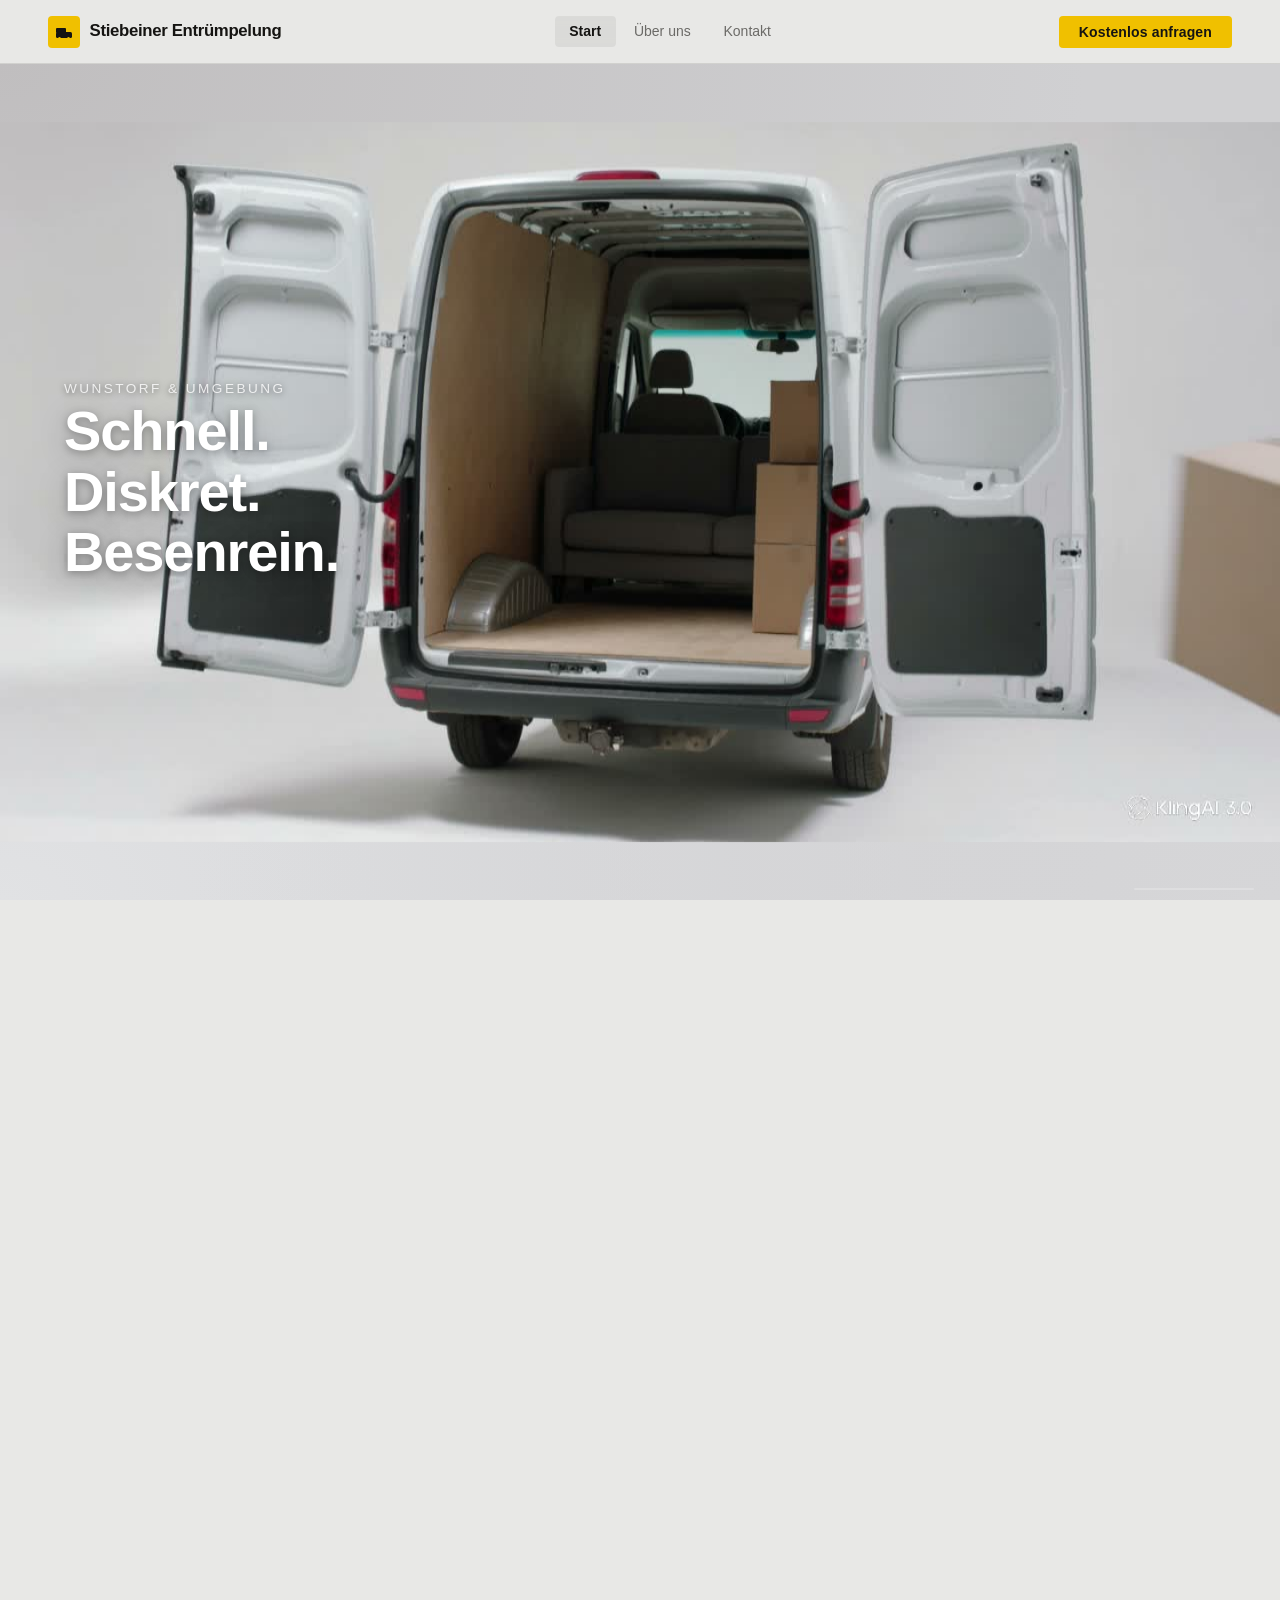
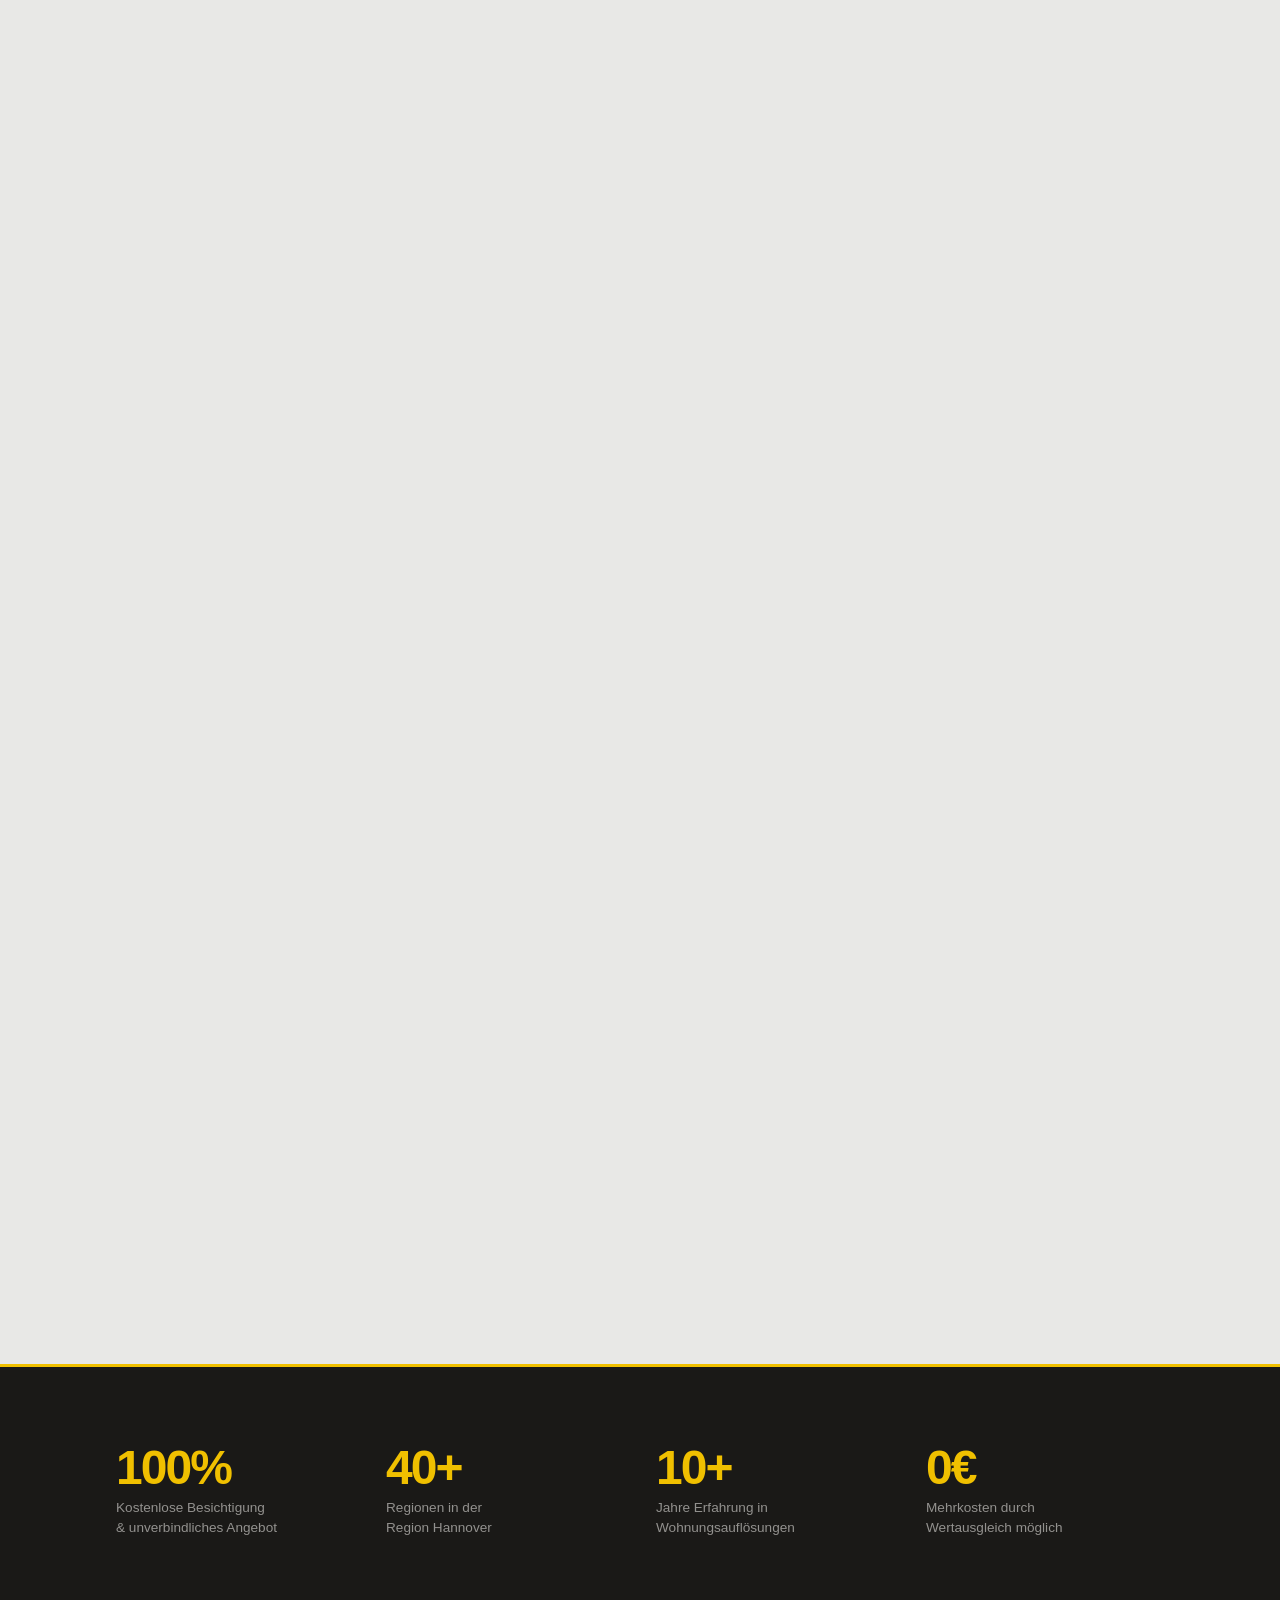
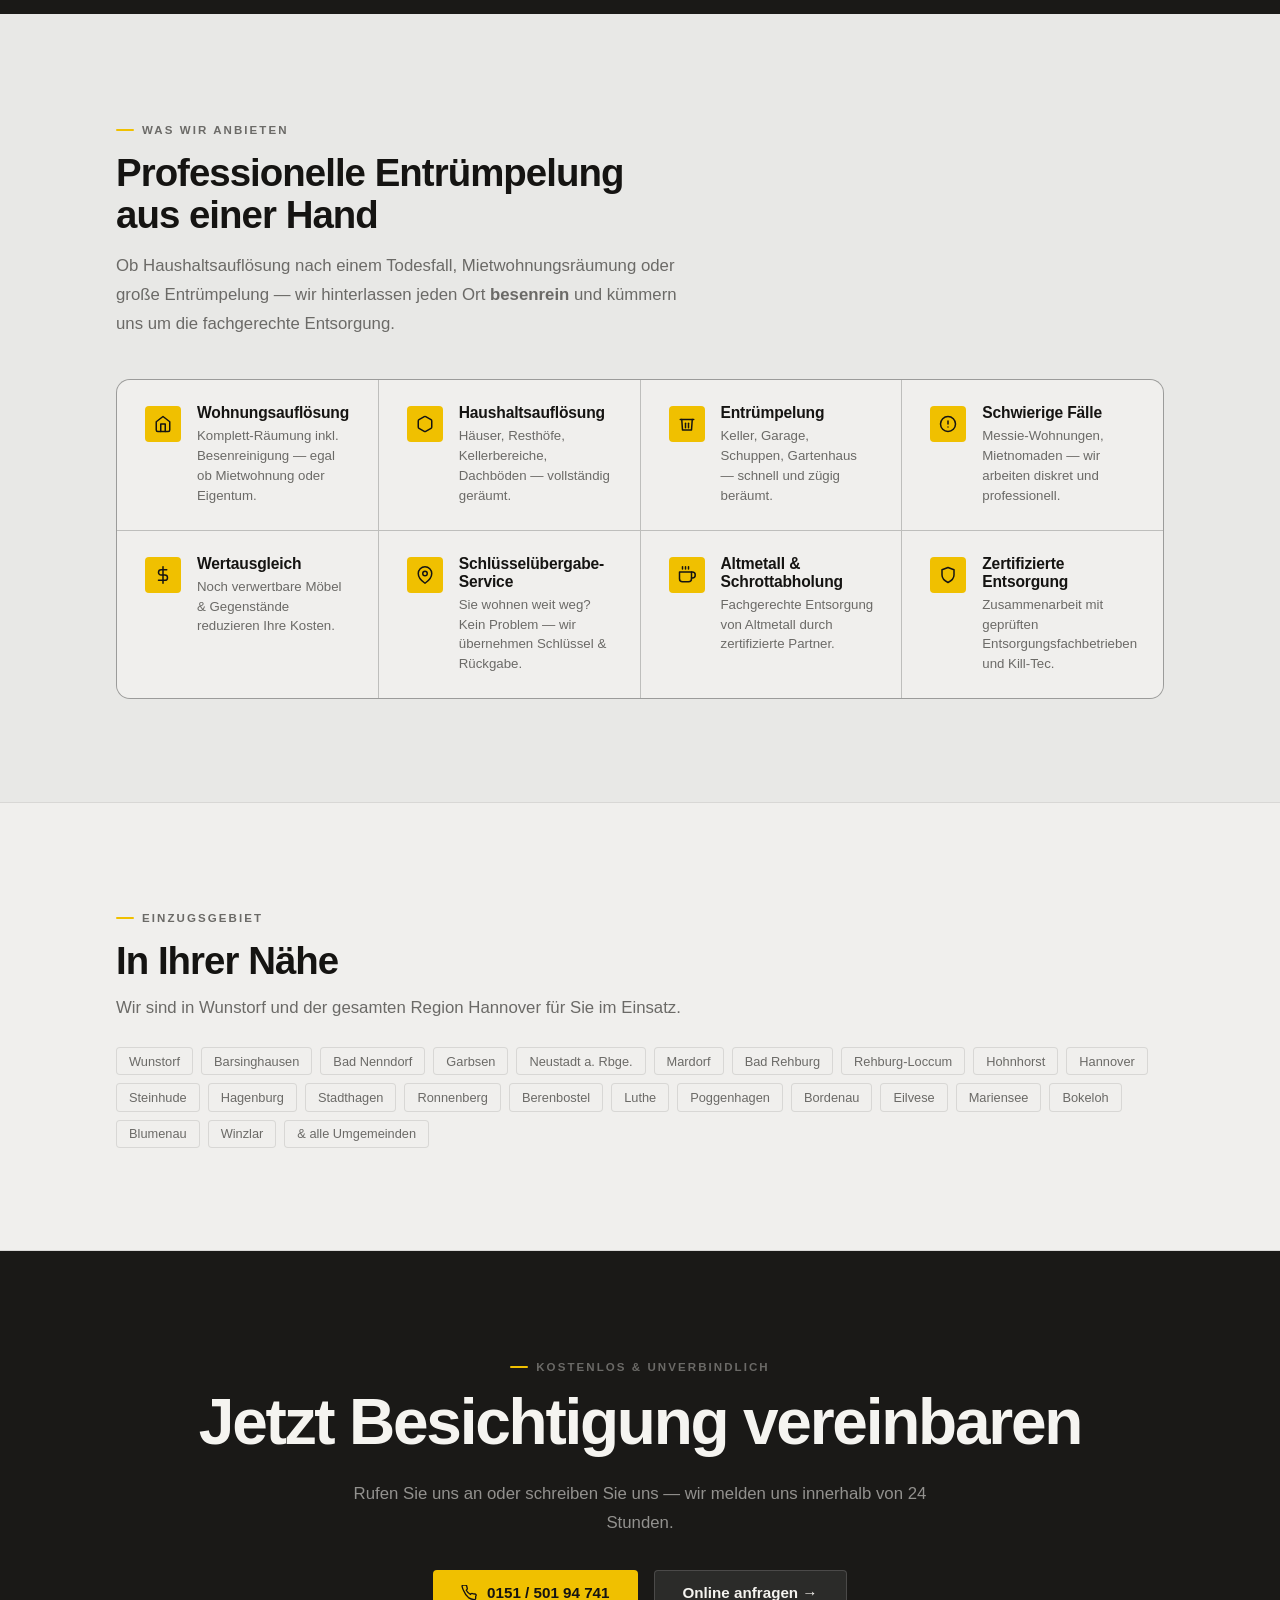
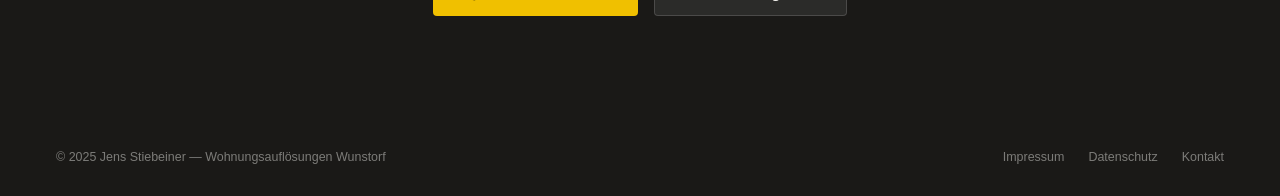
==== commit 32f5c606: "fix: remove body/html locks from style.css, clean up index.html overrides" ====
--- a/index.html
+++ b/index.html
@@ -7,75 +7,8 @@
   <meta name="description" content="Professionelle Wohnungsauflösung, Haushaltsauflösung und Entrümpelung in Wunstorf und Umgebung. Kostenlose Besichtigung, zertifizierte Entsorgung, Wertausgleich." />
   <link rel="preconnect" href="https://api.fontshare.com" />
   <link href="https://api.fontshare.com/v2/css?f[]=clash-display@400,500,600,700&f[]=cabinet-grotesk@400,500,700,800&display=swap" rel="stylesheet" />
+  <link rel="stylesheet" href="site.css" />
   <link rel="stylesheet" href="style.css" />
-  <link rel="stylesheet" href="site.css" />
-  <style>
-    /* Index-specific: animation section fills viewport */
-    .animation-section {
-      position: relative;
-      height: calc(100vh - var(--nav-h));
-      display: flex;
-      align-items: center;
-      justify-content: center;
-      overflow: hidden;
-      background:
-        radial-gradient(ellipse at top left,    #c0bebf 0%, transparent 60%),
-        radial-gradient(ellipse at bottom right, #d6d6d8 0%, transparent 60%),
-        radial-gradient(ellipse at bottom left,  #e1e2e4 0%, transparent 60%),
-        #d0d0d2;
-    }
-    /* Override body to allow scrolling on index page */
-    body {
-      overflow-x: hidden;
-      overflow-y: auto;
-      position: static;
-    }
-    /* The animation stage is now a section, not a fixed fullscreen */
-    .scroll-stage {
-      width: 100%;
-      height: 100%;
-      position: relative;
-      display: flex;
-      align-items: center;
-      justify-content: center;
-    }
-    .sticky-canvas {
-      position: relative;
-      aspect-ratio: 16 / 9;
-      margin: auto;
-      background:
-        radial-gradient(ellipse at top left,    #c0bebf 0%, transparent 60%),
-        radial-gradient(ellipse at bottom right, #d6d6d8 0%, transparent 60%),
-        radial-gradient(ellipse at bottom left,  #e1e2e4 0%, transparent 60%),
-        #d0d0d2;
-      container-type: size;
-    }
-    /* Contained within animation-section height */
-    @media (max-aspect-ratio: 16/9) {
-      .sticky-canvas { height: 100%; width: auto; max-width: 100vw; }
-    }
-    @media (min-aspect-ratio: 16/9) {
-      .sticky-canvas { width: 100%; height: auto; }
-    }
-    /* The scroll-for-animation region — sticky overlay approach */
-    .anim-sticky-outer {
-      height: 500vh; /* scrollable height for frame scrubbing */
-    }
-    .anim-sticky-inner {
-      position: sticky;
-      top: var(--nav-h);
-      height: calc(100vh - var(--nav-h));
-      display: flex;
-      align-items: center;
-      justify-content: center;
-      overflow: hidden;
-      background:
-        radial-gradient(ellipse at top left,    #c0bebf 0%, transparent 60%),
-        radial-gradient(ellipse at bottom right, #d6d6d8 0%, transparent 60%),
-        radial-gradient(ellipse at bottom left,  #e1e2e4 0%, transparent 60%),
-        #d0d0d2;
-    }
-  </style>
 </head>
 <body class="page-body">
 
@@ -120,7 +53,7 @@
     <div class="anim-sticky-inner">
 
       <!-- Loading overlay -->
-      <div id="loadingOverlay" style="position:absolute;inset:0;z-index:100;display:flex;align-items:center;justify-content:center;background:radial-gradient(ellipse at top left,#c0bebf 0%,transparent 60%),radial-gradient(ellipse at bottom right,#d6d6d8 0%,transparent 60%),radial-gradient(ellipse at bottom left,#e1e2e4 0%,transparent 60%),#d0d0d2;transition:opacity 0.6s ease;">
+      <div id="loadingOverlay">
         <div class="load-inner">
           <div class="load-label" style="font-family:var(--font-body);">Wird geladen <span id="loadPct">0%</span></div>
           <div class="load-track"><div class="load-bar" id="loadBar"></div></div>
@@ -180,9 +113,6 @@
   </div>
   <!-- /ANIMATION -->
 
-  <!-- ═══════════════════════════════════════
-       BELOW FOLD — Leistungen
-  ═══════════════════════════════════════ -->
   <div class="stripe-divider"></div>
 
   <!-- USP dark band -->
@@ -377,13 +307,11 @@
 
   <script src="animation.js"></script>
   <script>
-    // Nav scroll effect
     const nav = document.getElementById('siteNav');
     window.addEventListener('scroll', () => {
       nav.classList.toggle('scrolled', window.scrollY > 20);
     }, { passive: true });
 
-    // Hamburger
     const ham = document.getElementById('navHamburger');
     const drawer = document.getElementById('navDrawer');
     ham.addEventListener('click', () => {
@@ -391,7 +319,6 @@
       drawer.classList.toggle('open');
     });
 
-    // Scroll reveal
     const revealEls = document.querySelectorAll('.reveal');
     const observer = new IntersectionObserver((entries) => {
       entries.forEach(e => { if (e.isIntersecting) { e.target.classList.add('visible'); observer.unobserve(e.target); } });
--- a/style.css
+++ b/style.css
@@ -1,34 +1,11 @@
-*, *::before, *::after { box-sizing: border-box; margin: 0; padding: 0; }
-
-html, body {
-  width: 100%;
-  height: 100%;
-  overflow: hidden;
-  overscroll-behavior: none;
-  touch-action: none;
-}
-
-body {
-  font-family: 'Satoshi', system-ui, sans-serif;
-  /*
-   * Gradient matched to frame corner colors:
-   * top-left:     #c0bebf
-   * bottom-right: #d6d6d8
-   * bottom-left:  #e1e2e4
-   */
-  background:
-    radial-gradient(ellipse at top left,     #c0bebf 0%, transparent 60%),
-    radial-gradient(ellipse at bottom right, #d6d6d8 0%, transparent 60%),
-    radial-gradient(ellipse at bottom left,  #e1e2e4 0%, transparent 60%),
-    #d0d0d2;
-  color: #111;
-  position: fixed;
-  top: 0; left: 0; right: 0; bottom: 0;
-}
-
-/* ── Loading overlay ──────────────────────────────────── */
+/*
+ * style.css — Animation-specific styles only
+ * Body/html layout is handled by site.css
+ */
+
+/* ── Loading overlay ──────────────────────────────────────── */
 #loadingOverlay {
-  position: fixed;
+  position: absolute;
   inset: 0;
   z-index: 100;
   background:
@@ -70,7 +47,26 @@
   transition: width 0.15s linear;
 }
 
-/* ── Stage ───────────────────────────────────────────────── */
+/* ── Sticky scroll outer/inner ────────────────────────────── */
+.anim-sticky-outer {
+  height: 500vh;
+}
+.anim-sticky-inner {
+  position: sticky;
+  top: var(--nav-h);
+  height: calc(100vh - var(--nav-h));
+  display: flex;
+  align-items: center;
+  justify-content: center;
+  overflow: hidden;
+  background:
+    radial-gradient(ellipse at top left,    #c0bebf 0%, transparent 60%),
+    radial-gradient(ellipse at bottom right, #d6d6d8 0%, transparent 60%),
+    radial-gradient(ellipse at bottom left,  #e1e2e4 0%, transparent 60%),
+    #d0d0d2;
+}
+
+/* ── Stage ────────────────────────────────────────────────── */
 .scroll-stage {
   width: 100%;
   height: 100%;
@@ -87,7 +83,6 @@
   max-width: 1280px;
   aspect-ratio: 16 / 9;
   margin: auto;
-  /* Canvas bg also matches — seamless bleed into letterbox bars */
   background:
     radial-gradient(ellipse at top left,     #c0bebf 0%, transparent 60%),
     radial-gradient(ellipse at bottom right, #d6d6d8 0%, transparent 60%),
@@ -99,19 +94,16 @@
 
 @media (max-aspect-ratio: 16/9) {
   .sticky-canvas {
-    height: 100vh;
+    height: 100%;
     width: auto;
     max-width: 100vw;
-    max-height: 100vh;
+    max-height: 100%;
   }
 }
-
 @media (min-aspect-ratio: 16/9) {
   .sticky-canvas {
-    width: 100vw;
+    width: 100%;
     height: auto;
-    max-width: min(100vw, 1280px);
-    max-height: 720px;
   }
 }
 
@@ -125,7 +117,7 @@
   image-rendering: crisp-edges;
 }
 
-/* ── Scene overlays ────────────────────────────────────── */
+/* ── Scene overlays ───────────────────────────────────────── */
 .scene-overlay {
   position: absolute;
   z-index: 10;
@@ -169,7 +161,7 @@
   transform: translate(-50%, -50%);
 }
 
-/* ── Typography ────────────────────────────────────────── */
+/* ── Typography ───────────────────────────────────────────── */
 .scene-label {
   display: block;
   font-size: clamp(0.55rem, 1.3cqw, 0.85rem);
@@ -192,7 +184,7 @@
   letter-spacing: -0.02em;
 }
 
-/* ── CTA button ────────────────────────────────────────── */
+/* ── CTA button ───────────────────────────────────────────── */
 .cta-block {
   margin-top: 1.5em;
   opacity: 0;
@@ -229,7 +221,7 @@
 }
 .cta-btn:active { transform: translateY(0); }
 
-/* ── Scroll hint ──────────────────────────────────────── */
+/* ── Scroll hint ──────────────────────────────────────────── */
 .scroll-hint {
   position: absolute;
   bottom: 2.5cqh;
@@ -264,7 +256,7 @@
   50%       { transform: translateY(8px); }
 }
 
-/* ── Progress bar ────────────────────────────────────── */
+/* ── Progress bar ─────────────────────────────────────────── */
 .progress-bar {
   position: absolute;
   bottom: 1.2cqh;
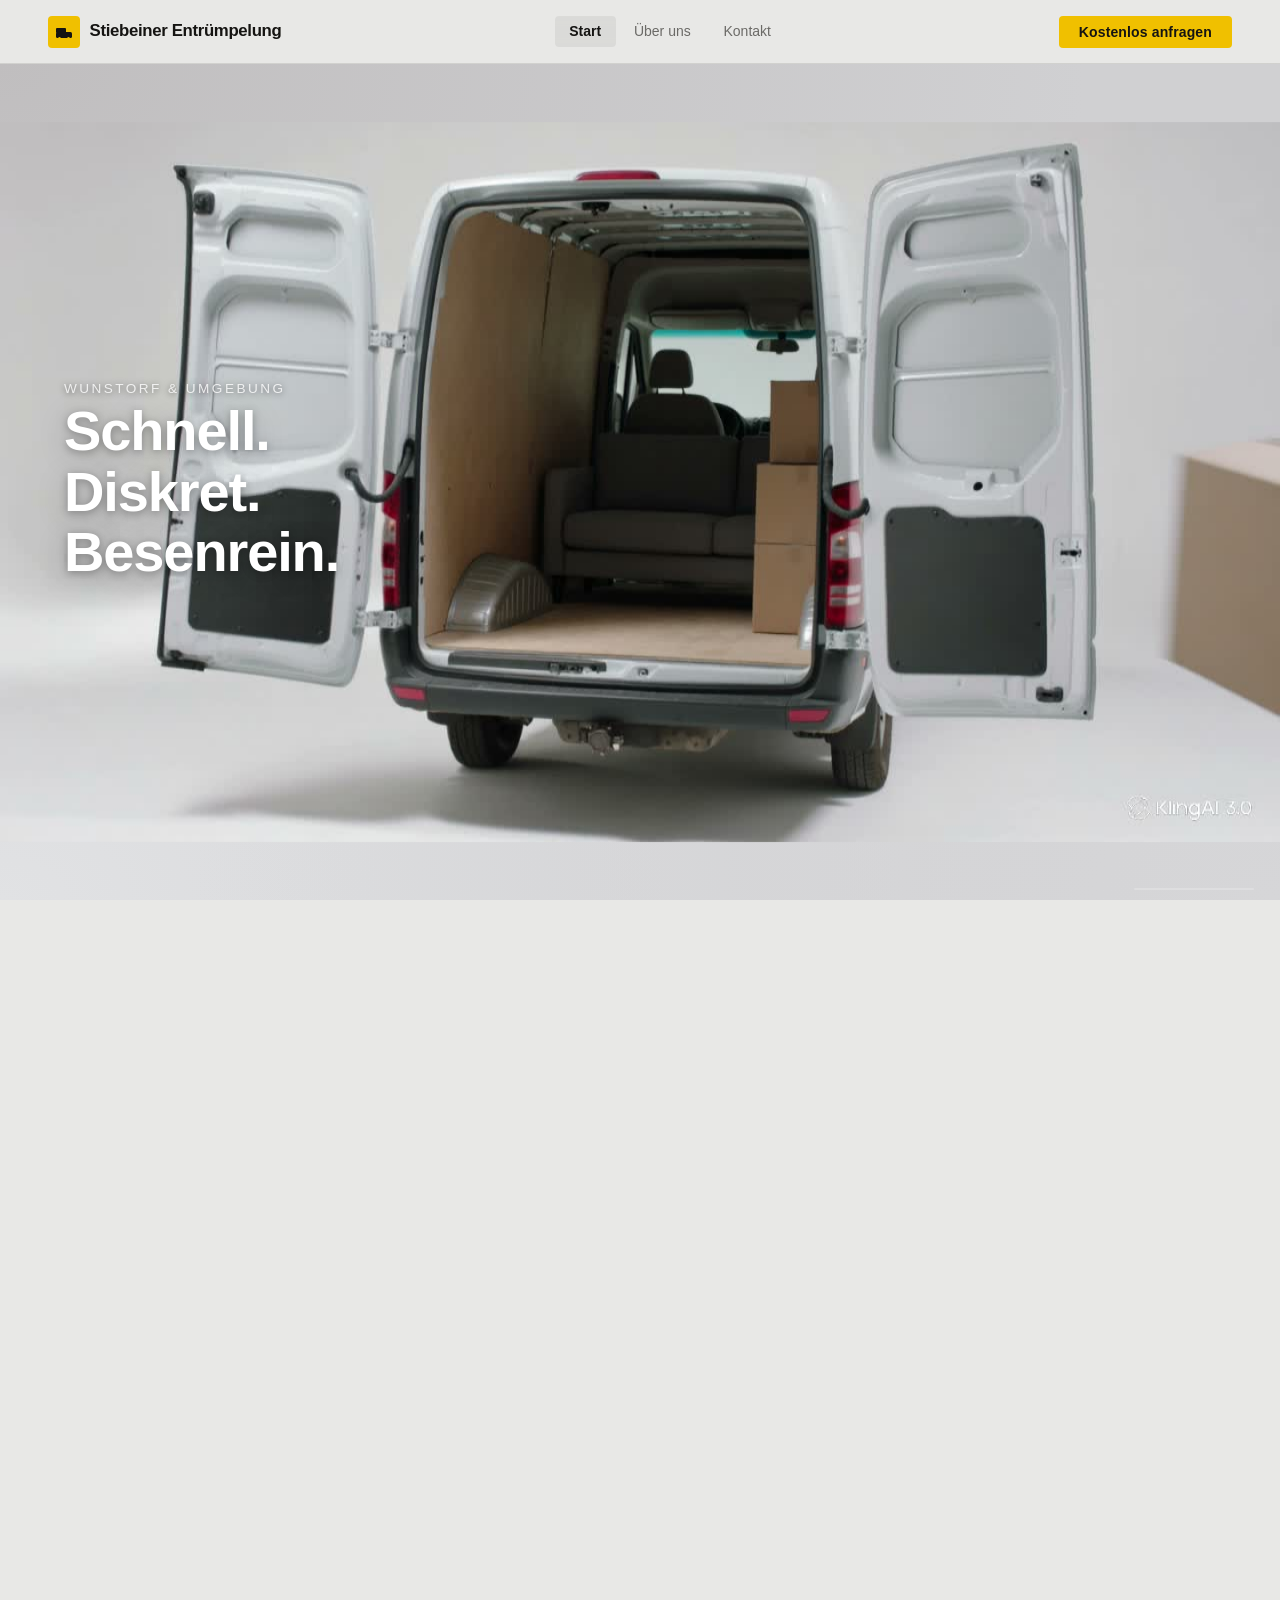
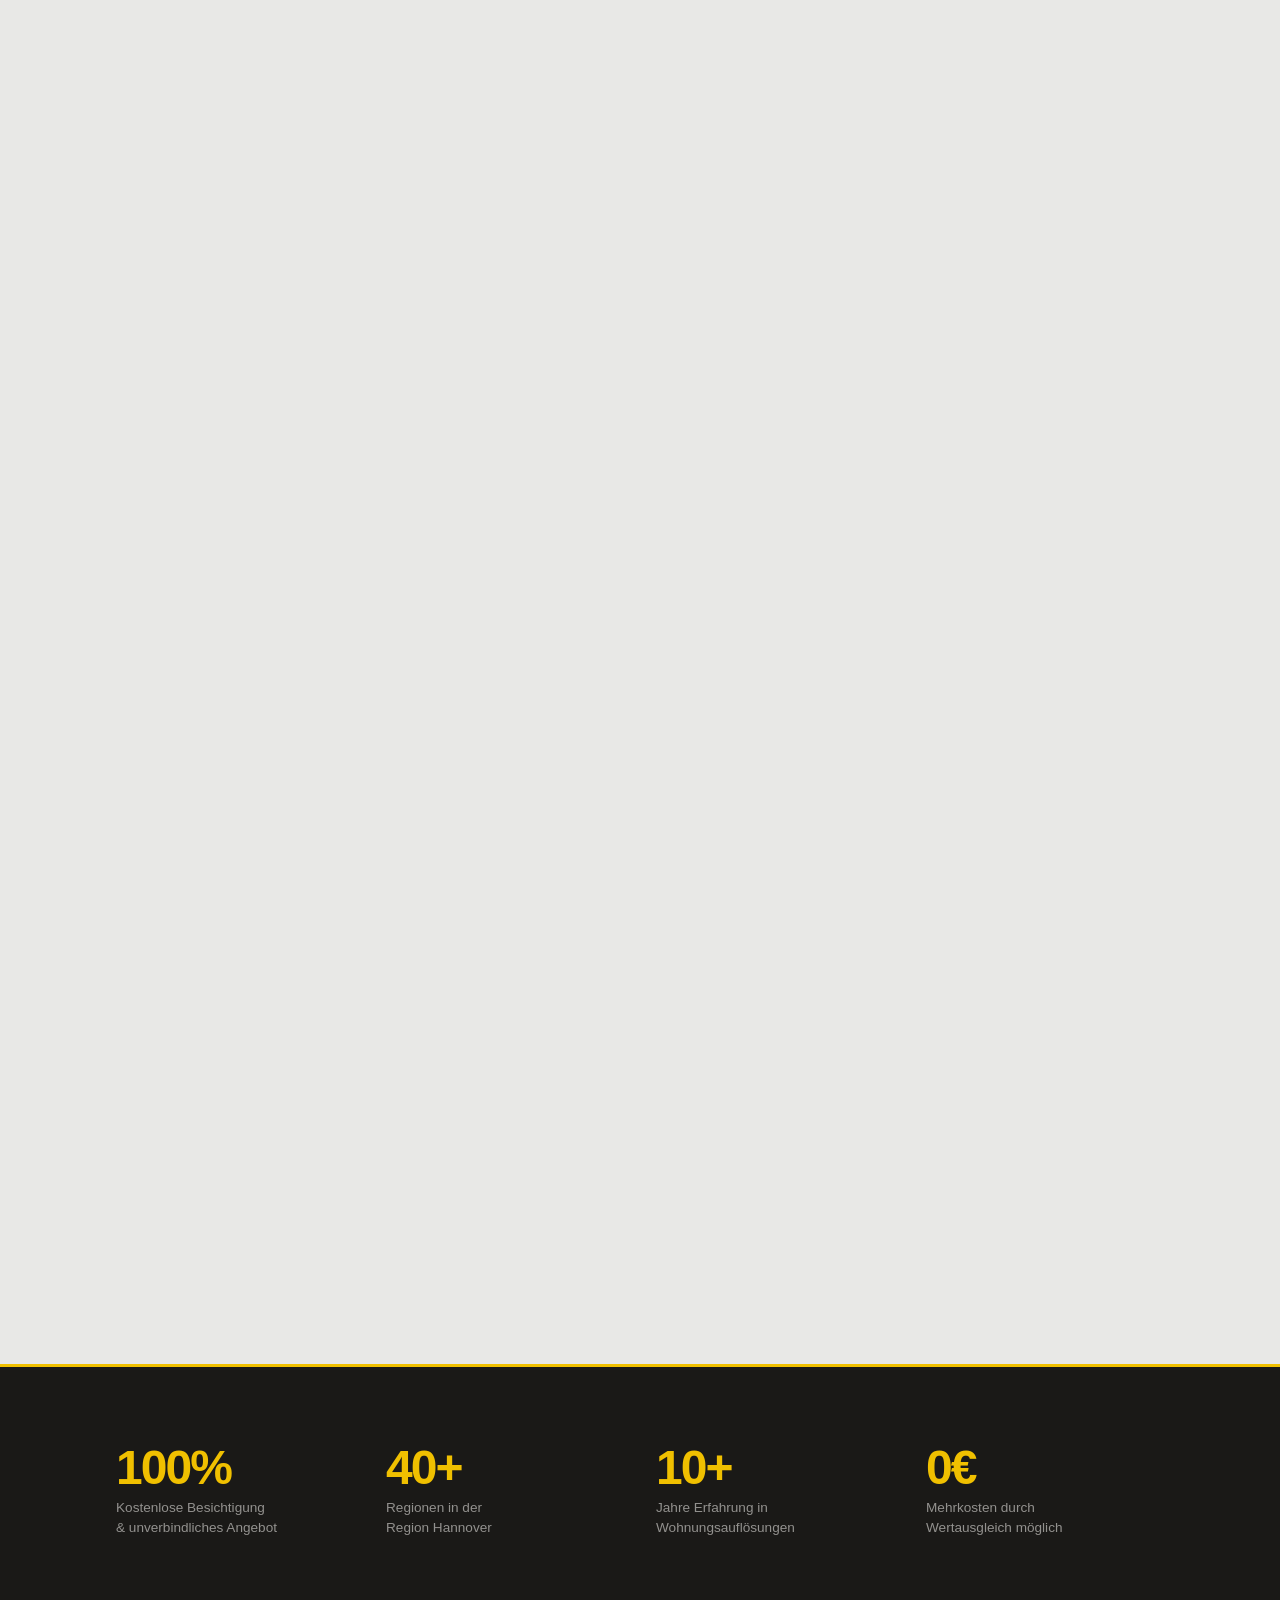
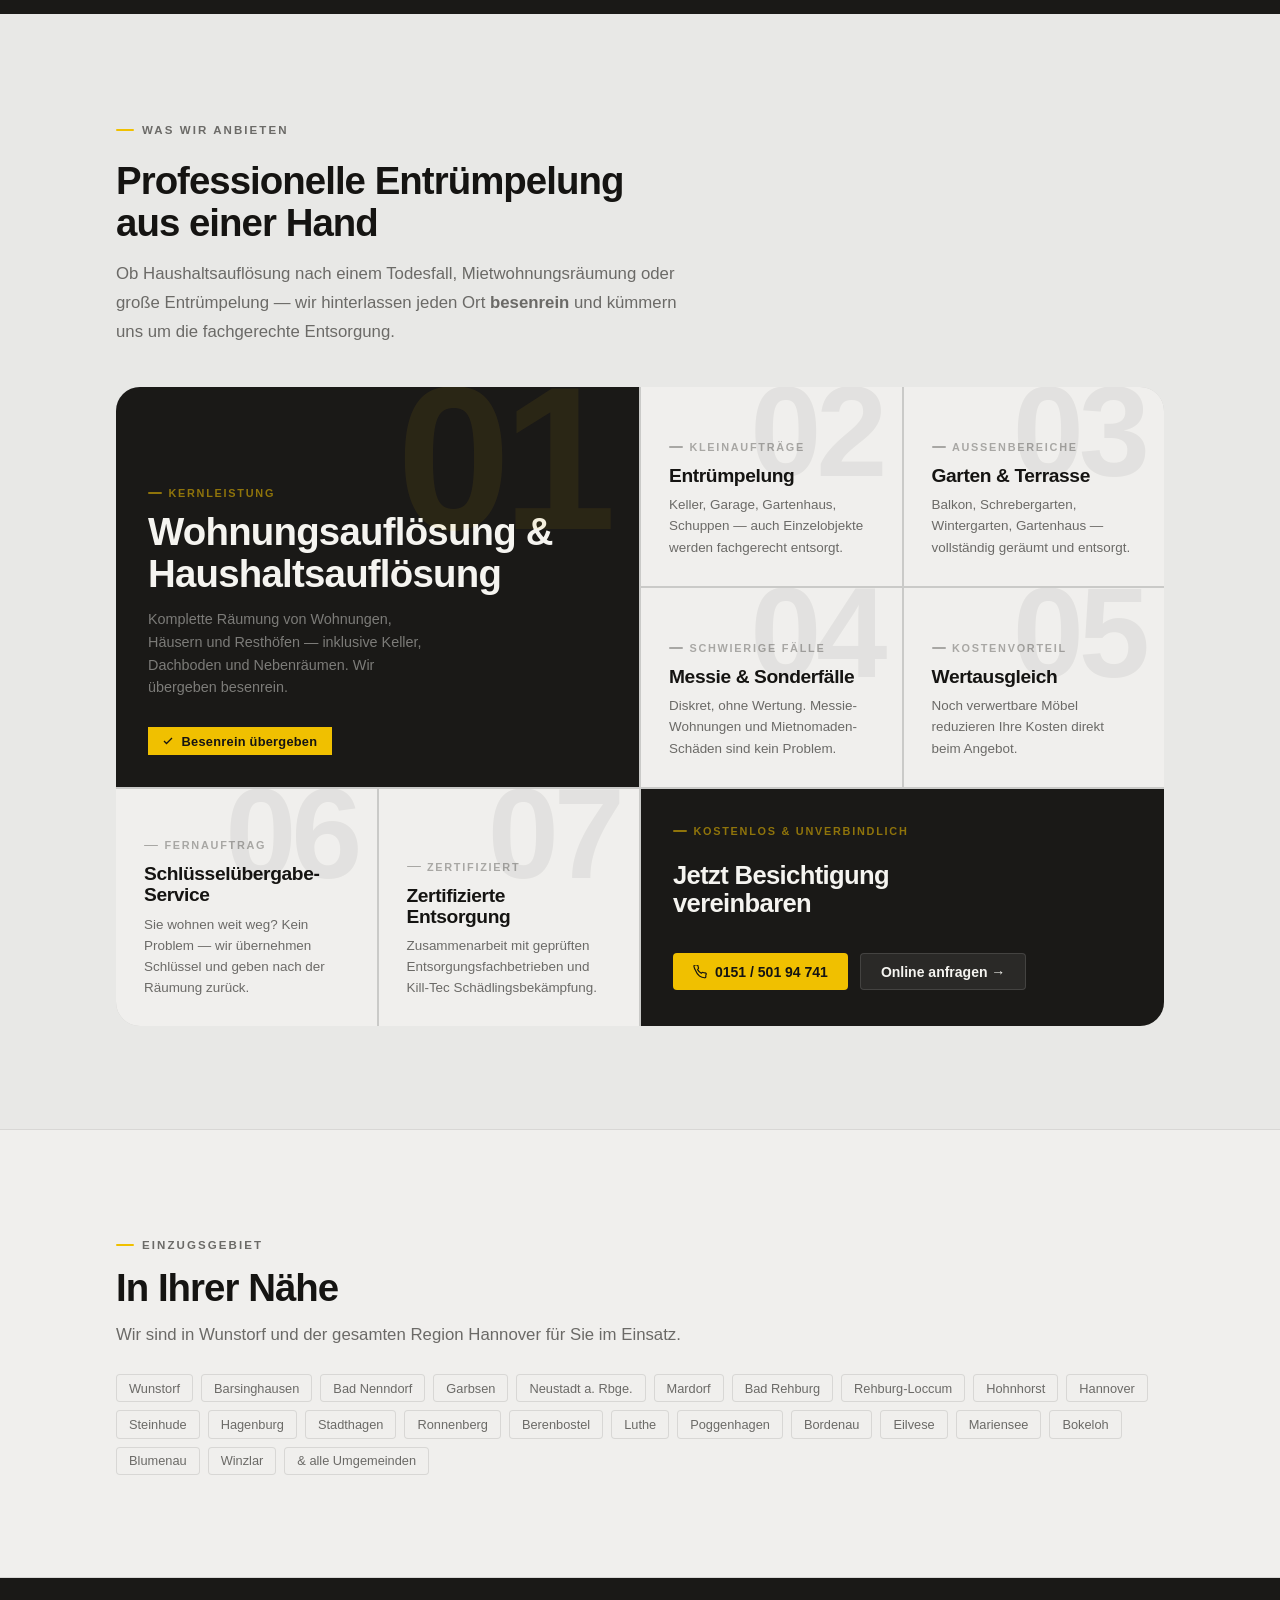
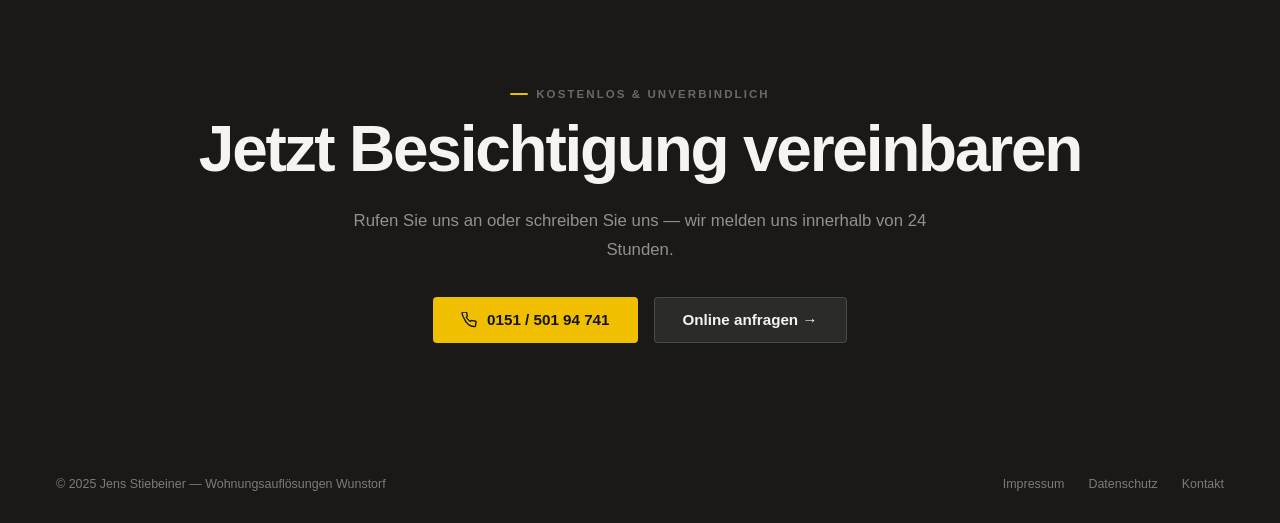
==== commit 1e23abad: "fix: kontakt footer whitespace + index leistungen bento grid" ====
--- a/index.html
+++ b/index.html
@@ -9,6 +9,222 @@
   <link href="https://api.fontshare.com/v2/css?f[]=clash-display@400,500,600,700&f[]=cabinet-grotesk@400,500,700,800&display=swap" rel="stylesheet" />
   <link rel="stylesheet" href="site.css" />
   <link rel="stylesheet" href="style.css" />
+  <style>
+    /* ═══════════════════════════════════════════════════
+       LEISTUNGEN — 4-col bento mit grid-template-areas
+       Desktop:
+         [ feat feat  c02  c03 ]
+         [ feat feat  c04  c05 ]
+         [ c06  c07   cta  cta ]
+    ═══════════════════════════════════════════════════ */
+    .leistungen-section {
+      padding: clamp(4rem, 8vw, 7rem) clamp(1.25rem, 5vw, 3.5rem);
+      max-width: 1160px;
+      margin: 0 auto;
+    }
+    .leistungen-section .section-heading { margin-top: 0.5rem; }
+    .leistungen-section .body-text { margin-top: 0.75rem; margin-bottom: 0; }
+
+    .leistungen-grid {
+      margin-top: 2.5rem;
+      display: grid;
+      grid-template-columns: 1fr 1fr 1fr 1fr;
+      grid-template-rows: 1fr 1fr auto;
+      grid-template-areas:
+        "feat feat c02 c03"
+        "feat feat c04 c05"
+        "c06  c07  cta cta";
+      gap: 2px;
+      background: rgba(0,0,0,0.13);
+      border-radius: var(--radius-xl);
+      overflow: hidden;
+    }
+
+    .lcard--featured { grid-area: feat; }
+    .lcard--c02      { grid-area: c02; }
+    .lcard--c03      { grid-area: c03; }
+    .lcard--c04      { grid-area: c04; }
+    .lcard--c05      { grid-area: c05; }
+    .lcard--c06      { grid-area: c06; }
+    .lcard--c07      { grid-area: c07; }
+    .lcard--cta      { grid-area: cta; }
+
+    @media (max-width: 860px) {
+      .leistungen-grid {
+        grid-template-columns: 1fr 1fr;
+        grid-template-rows: none;
+        grid-template-areas: none;
+      }
+      .lcard--featured, .lcard--c02, .lcard--c03,
+      .lcard--c04, .lcard--c05, .lcard--c06,
+      .lcard--c07, .lcard--cta { grid-area: auto; }
+      .lcard--cta { grid-column: span 2; }
+    }
+    @media (max-width: 520px) {
+      .leistungen-grid { grid-template-columns: 1fr; }
+      .lcard--cta { grid-column: span 1; }
+    }
+
+    .lcard {
+      background: var(--surface);
+      padding: 2rem 1.75rem 1.75rem;
+      position: relative;
+      overflow: hidden;
+      display: flex;
+      flex-direction: column;
+      justify-content: flex-end;
+      min-height: 190px;
+      transition: background 0.22s ease;
+    }
+    .lcard:hover { background: var(--surface-2); }
+
+    .lcard--featured {
+      background: var(--bg-dark);
+      min-height: 400px;
+      padding: 2.5rem 2rem 2rem;
+    }
+    .lcard--featured:hover { background: #232220; }
+
+    .lcard--cta {
+      background: var(--bg-dark);
+      justify-content: center;
+      align-items: flex-start;
+      gap: 1rem;
+      padding: 2.25rem 2rem;
+      min-height: 0;
+    }
+    .lcard--cta:hover { background: #1e1d1b; }
+
+    .lcard-cta-label {
+      font-size: 0.68rem;
+      font-weight: 700;
+      letter-spacing: 0.16em;
+      text-transform: uppercase;
+      color: rgba(240,192,0,0.55);
+      display: flex;
+      align-items: center;
+      gap: 0.4rem;
+      margin-bottom: 0.5rem;
+    }
+    .lcard-cta-label::before {
+      content: '';
+      display: block;
+      width: 14px;
+      height: 1.5px;
+      background: currentColor;
+      border-radius: 2px;
+    }
+    .lcard-cta-title {
+      font-family: var(--font-display);
+      font-size: clamp(1.1rem, 2.5vw, 1.6rem);
+      font-weight: 600;
+      letter-spacing: -0.025em;
+      line-height: 1.1;
+      color: var(--text-inv);
+      margin-bottom: 1.25rem;
+    }
+    .lcard-cta-btns { display: flex; gap: 0.75rem; flex-wrap: wrap; }
+    .lcard-cta-btn {
+      display: inline-flex;
+      align-items: center;
+      gap: 0.5rem;
+      font-family: var(--font-display);
+      font-size: 0.875rem;
+      font-weight: 600;
+      padding: 0.6rem 1.25rem;
+      border-radius: var(--radius-sm);
+      transition: background 0.18s ease, transform 0.18s ease;
+      text-decoration: none;
+      white-space: nowrap;
+    }
+    .lcard-cta-btn--primary { background: var(--accent); color: var(--accent-text); }
+    .lcard-cta-btn--primary:hover { background: var(--accent-dark); transform: translateY(-1px); }
+    .lcard-cta-btn--ghost {
+      background: rgba(255,255,255,0.07);
+      color: var(--text-inv);
+      border: 1px solid rgba(255,255,255,0.12);
+    }
+    .lcard-cta-btn--ghost:hover { background: rgba(255,255,255,0.12); }
+
+    .lcard-num {
+      position: absolute;
+      top: -0.15em;
+      right: 0.15em;
+      font-family: var(--font-display);
+      font-size: clamp(5rem, 10vw, 8rem);
+      font-weight: 700;
+      line-height: 1;
+      letter-spacing: -0.04em;
+      color: rgba(0,0,0,0.055);
+      pointer-events: none;
+      user-select: none;
+    }
+    .lcard--featured .lcard-num {
+      color: rgba(240,192,0,0.08);
+      font-size: clamp(7rem, 16vw, 13rem);
+    }
+
+    .lcard-tag {
+      display: inline-flex;
+      align-items: center;
+      gap: 0.4rem;
+      font-size: 0.68rem;
+      font-weight: 700;
+      letter-spacing: 0.16em;
+      text-transform: uppercase;
+      color: var(--text-faint);
+      margin-bottom: 0.75rem;
+    }
+    .lcard--featured .lcard-tag { color: rgba(240,192,0,0.55); }
+    .lcard-tag::before {
+      content: '';
+      display: block;
+      width: 14px;
+      height: 1.5px;
+      background: currentColor;
+      border-radius: 2px;
+    }
+
+    .lcard-title {
+      font-family: var(--font-display);
+      font-weight: 600;
+      letter-spacing: -0.02em;
+      line-height: 1.1;
+      color: var(--text);
+    }
+    .lcard--featured .lcard-title {
+      color: var(--text-inv);
+      font-size: clamp(1.5rem, 3.5vw, 2.4rem);
+    }
+    .lcard:not(.lcard--featured):not(.lcard--cta) .lcard-title {
+      font-size: clamp(1rem, 2vw, 1.2rem);
+    }
+
+    .lcard-desc { margin-top: 0.5rem; font-size: 0.84rem; line-height: 1.58; }
+    .lcard--featured .lcard-desc {
+      color: rgba(245,244,240,0.45);
+      font-size: 0.9rem;
+      max-width: 36ch;
+      margin-top: 0.8rem;
+    }
+    .lcard:not(.lcard--featured) .lcard-desc { color: var(--text-muted); }
+
+    .lcard-pill {
+      display: inline-flex;
+      align-items: center;
+      gap: 0.45rem;
+      background: var(--accent);
+      color: var(--accent-text);
+      font-family: var(--font-display);
+      font-size: 0.8rem;
+      font-weight: 700;
+      padding: 0.4rem 0.9rem;
+      border-radius: var(--radius-full);
+      margin-top: 1.75rem;
+      letter-spacing: 0.02em;
+      width: fit-content;
+    }
+  </style>
 </head>
 <body class="page-body">
 
@@ -47,12 +263,11 @@
   </div>
 
   <!-- ═══════════════════════════════════════
-       ANIMATION SECTION — sticky frame scrub
+       ANIMATION SECTION
   ═══════════════════════════════════════ -->
   <div class="anim-sticky-outer" id="animOuter">
     <div class="anim-sticky-inner">
 
-      <!-- Loading overlay -->
       <div id="loadingOverlay">
         <div class="load-inner">
           <div class="load-label" style="font-family:var(--font-body);">Wird geladen <span id="loadPct">0%</span></div>
@@ -64,31 +279,22 @@
         <div class="sticky-canvas">
           <canvas id="vanCanvas"></canvas>
 
-          <!-- Scene 1: Frames 1–15 -->
           <div class="scene-overlay scene-left" id="scene-1">
             <span class="scene-label">Wunstorf & Umgebung</span>
             <h2 class="scene-headline">Schnell.<br>Diskret.<br>Besenrein.</h2>
           </div>
-
-          <!-- Scene 2: Frames 20–38 -->
           <div class="scene-overlay scene-right" id="scene-2">
             <span class="scene-label">Zertifizierte Entsorgung</span>
             <h2 class="scene-headline">Kein Objekt<br>zu groß.</h2>
           </div>
-
-          <!-- Scene 3: Frames 42–60 -->
           <div class="scene-overlay scene-left" id="scene-3">
             <span class="scene-label">Wertausgleich möglich</span>
             <h2 class="scene-headline">Was noch gut<br>ist, bleibt im<br>Kreislauf.</h2>
           </div>
-
-          <!-- Scene 4: Frames 64–80 -->
           <div class="scene-overlay scene-right" id="scene-4">
             <span class="scene-label">Schlüsselübergabe-Service</span>
             <h2 class="scene-headline">Sie müssen<br>nicht dabei<br>sein.</h2>
           </div>
-
-          <!-- Scene 5 + CTA: Frames 81–85 -->
           <div class="scene-overlay scene-center" id="scene-5">
             <span class="scene-label">Kostenlose Besichtigung</span>
             <h2 class="scene-headline">Ihr Auftrag.<br>Unsere Arbeit.</h2>
@@ -97,13 +303,10 @@
             </div>
           </div>
 
-          <!-- Scroll hint -->
           <div class="scroll-hint" id="scrollHint">
             <span class="scroll-hint-arrow">&#x2193;</span>
             <span class="scroll-hint-label">Scrollen</span>
           </div>
-
-          <!-- Progress bar -->
           <div class="progress-bar">
             <div class="progress-fill" id="progressFill"></div>
           </div>
@@ -111,7 +314,6 @@
       </section>
     </div>
   </div>
-  <!-- /ANIMATION -->
 
   <div class="stripe-divider"></div>
 
@@ -137,8 +339,13 @@
     </div>
   </div>
 
-  <!-- Leistungen -->
-  <div class="section">
+  <!-- ═══════════════════════════════════════
+       LEISTUNGEN — Bento Grid
+       Row 1: [ Wohnungsauflösung (feat, 2×2) ] [ Haushaltsaufl. ] [ Entrümpelung ]
+       Row 2: [ Wohnungsauflösung (feat, 2×2) ] [ Schw. Fälle   ] [ Wertausgleich ]
+       Row 3: [ Schlüssel-Service ] [ Zert. Entsorgung ] [ CTA (span 2) ]
+  ═══════════════════════════════════════ -->
+  <div class="leistungen-section">
     <p class="eyebrow reveal">Was wir anbieten</p>
     <h2 class="section-heading reveal reveal-delay-1">Professionelle Entrümpelung<br>aus einer Hand</h2>
     <p class="body-text reveal reveal-delay-2" style="margin-top:1rem;">
@@ -146,95 +353,76 @@
       wir hinterlassen jeden Ort <strong>besenrein</strong> und kümmern uns um die fachgerechte Entsorgung.
     </p>
 
-    <div class="service-grid">
-      <div class="service-item reveal">
-        <div class="service-icon">
-          <svg viewBox="0 0 24 24" fill="none" stroke="currentColor" stroke-width="2" stroke-linecap="round" stroke-linejoin="round">
-            <path d="M3 9l9-7 9 7v11a2 2 0 0 1-2 2H5a2 2 0 0 1-2-2z"/><polyline points="9 22 9 12 15 12 15 22"/>
-          </svg>
+    <div class="leistungen-grid">
+
+      <!-- Featured: Wohnungsauflösung -->
+      <div class="lcard lcard--featured reveal">
+        <span class="lcard-num">01</span>
+        <span class="lcard-tag">Kernleistung</span>
+        <h3 class="lcard-title">Wohnungs&shy;auflösung &amp; Haushalts&shy;auflösung</h3>
+        <p class="lcard-desc">Komplette Räumung von Wohnungen, Häusern und Resthöfen — inklusive Keller, Dachboden und Nebenräumen. Wir übergeben besenrein.</p>
+        <span class="lcard-pill">
+          <svg width="12" height="12" viewBox="0 0 24 24" fill="none" stroke="currentColor" stroke-width="2.5"><polyline points="20 6 9 17 4 12"/></svg>
+          Besenrein übergeben
+        </span>
+      </div>
+
+      <div class="lcard lcard--c02 reveal">
+        <span class="lcard-num">02</span>
+        <span class="lcard-tag">Kleinaufträge</span>
+        <h3 class="lcard-title">Entrümpelung</h3>
+        <p class="lcard-desc">Keller, Garage, Gartenhaus, Schuppen — auch Einzelobjekte werden fachgerecht entsorgt.</p>
+      </div>
+
+      <div class="lcard lcard--c03 reveal reveal-delay-1">
+        <span class="lcard-num">03</span>
+        <span class="lcard-tag">Außenbereiche</span>
+        <h3 class="lcard-title">Garten &amp; Terrasse</h3>
+        <p class="lcard-desc">Balkon, Schrebergarten, Wintergarten, Gartenhaus — vollständig geräumt und entsorgt.</p>
+      </div>
+
+      <div class="lcard lcard--c04 reveal reveal-delay-1">
+        <span class="lcard-num">04</span>
+        <span class="lcard-tag">Schwierige Fälle</span>
+        <h3 class="lcard-title">Messie &amp; Sonderfälle</h3>
+        <p class="lcard-desc">Diskret, ohne Wertung. Messie-Wohnungen und Mietnomaden-Schäden sind kein Problem.</p>
+      </div>
+
+      <div class="lcard lcard--c05 reveal reveal-delay-2">
+        <span class="lcard-num">05</span>
+        <span class="lcard-tag">Kostenvorteil</span>
+        <h3 class="lcard-title">Wertausgleich</h3>
+        <p class="lcard-desc">Noch verwertbare Möbel reduzieren Ihre Kosten direkt beim Angebot.</p>
+      </div>
+
+      <div class="lcard lcard--c06 reveal">
+        <span class="lcard-num">06</span>
+        <span class="lcard-tag">Fernauftrag</span>
+        <h3 class="lcard-title">Schlüssel&shy;übergabe-Service</h3>
+        <p class="lcard-desc">Sie wohnen weit weg? Kein Problem — wir übernehmen Schlüssel und geben nach der Räumung zurück.</p>
+      </div>
+
+      <div class="lcard lcard--c07 reveal reveal-delay-1">
+        <span class="lcard-num">07</span>
+        <span class="lcard-tag">Zertifiziert</span>
+        <h3 class="lcard-title">Zertifizierte Entsorgung</h3>
+        <p class="lcard-desc">Zusammenarbeit mit geprüften Entsorgungsfachbetrieben und Kill-Tec Schädlingsbekämpfung.</p>
+      </div>
+
+      <div class="lcard lcard--cta reveal reveal-delay-2">
+        <span class="lcard-cta-label">Kostenlos &amp; unverbindlich</span>
+        <p class="lcard-cta-title">Jetzt Besichtigung<br>vereinbaren</p>
+        <div class="lcard-cta-btns">
+          <a href="tel:015150194741" class="lcard-cta-btn lcard-cta-btn--primary">
+            <svg width="14" height="14" viewBox="0 0 24 24" fill="none" stroke="currentColor" stroke-width="2"><path d="M22 16.92v3a2 2 0 0 1-2.18 2 19.79 19.79 0 0 1-8.63-3.07A19.5 19.5 0 0 1 4.69 9.81 19.79 19.79 0 0 1 1.61 2.22 2 2 0 0 1 3.6.04h3a2 2 0 0 1 2 1.72c.127.96.361 1.903.7 2.81a2 2 0 0 1-.45 2.11L7.91 7.91a16 16 0 0 0 6.29 6.29l.95-.95a2 2 0 0 1 2.11-.45c.907.339 1.85.573 2.81.7A2 2 0 0 1 22 16.92z"/></svg>
+            0151 / 501 94 741
+          </a>
+          <a href="kontakt.html" class="lcard-cta-btn lcard-cta-btn--ghost">
+            Online anfragen &rarr;
+          </a>
         </div>
-        <div>
-          <div class="service-title">Wohnungsauflösung</div>
-          <div class="service-desc">Komplett-Räumung inkl. Besenreinigung — egal ob Mietwohnung oder Eigentum.</div>
-        </div>
-      </div>
-      <div class="service-item reveal reveal-delay-1">
-        <div class="service-icon">
-          <svg viewBox="0 0 24 24" fill="none" stroke="currentColor" stroke-width="2" stroke-linecap="round" stroke-linejoin="round">
-            <path d="M21 16V8a2 2 0 0 0-1-1.73l-7-4a2 2 0 0 0-2 0l-7 4A2 2 0 0 0 3 8v8a2 2 0 0 0 1 1.73l7 4a2 2 0 0 0 2 0l7-4A2 2 0 0 0 21 16z"/>
-          </svg>
-        </div>
-        <div>
-          <div class="service-title">Haushaltsauflösung</div>
-          <div class="service-desc">Häuser, Resthöfe, Kellerbereiche, Dachböden — vollständig geräumt.</div>
-        </div>
-      </div>
-      <div class="service-item reveal reveal-delay-2">
-        <div class="service-icon">
-          <svg viewBox="0 0 24 24" fill="none" stroke="currentColor" stroke-width="2" stroke-linecap="round" stroke-linejoin="round">
-            <polyline points="3 6 5 6 21 6"/><path d="M19 6l-1 14H6L5 6"/><path d="M10 11v6"/><path d="M14 11v6"/>
-          </svg>
-        </div>
-        <div>
-          <div class="service-title">Entrümpelung</div>
-          <div class="service-desc">Keller, Garage, Schuppen, Gartenhaus — schnell und zügig beräumt.</div>
-        </div>
-      </div>
-      <div class="service-item reveal reveal-delay-3">
-        <div class="service-icon">
-          <svg viewBox="0 0 24 24" fill="none" stroke="currentColor" stroke-width="2" stroke-linecap="round" stroke-linejoin="round">
-            <circle cx="12" cy="12" r="10"/><line x1="12" y1="8" x2="12" y2="12"/><line x1="12" y1="16" x2="12.01" y2="16"/>
-          </svg>
-        </div>
-        <div>
-          <div class="service-title">Schwierige Fälle</div>
-          <div class="service-desc">Messie-Wohnungen, Mietnomaden — wir arbeiten diskret und professionell.</div>
-        </div>
-      </div>
-      <div class="service-item reveal">
-        <div class="service-icon">
-          <svg viewBox="0 0 24 24" fill="none" stroke="currentColor" stroke-width="2" stroke-linecap="round" stroke-linejoin="round">
-            <line x1="12" y1="1" x2="12" y2="23"/><path d="M17 5H9.5a3.5 3.5 0 0 0 0 7h5a3.5 3.5 0 0 1 0 7H6"/>
-          </svg>
-        </div>
-        <div>
-          <div class="service-title">Wertausgleich</div>
-          <div class="service-desc">Noch verwertbare Möbel & Gegenstände reduzieren Ihre Kosten.</div>
-        </div>
-      </div>
-      <div class="service-item reveal reveal-delay-1">
-        <div class="service-icon">
-          <svg viewBox="0 0 24 24" fill="none" stroke="currentColor" stroke-width="2" stroke-linecap="round" stroke-linejoin="round">
-            <path d="M21 10c0 7-9 13-9 13s-9-6-9-13a9 9 0 0 1 18 0z"/><circle cx="12" cy="10" r="3"/>
-          </svg>
-        </div>
-        <div>
-          <div class="service-title">Schlüsselübergabe-Service</div>
-          <div class="service-desc">Sie wohnen weit weg? Kein Problem — wir übernehmen Schlüssel & Rückgabe.</div>
-        </div>
-      </div>
-      <div class="service-item reveal reveal-delay-2">
-        <div class="service-icon">
-          <svg viewBox="0 0 24 24" fill="none" stroke="currentColor" stroke-width="2" stroke-linecap="round" stroke-linejoin="round">
-            <path d="M18 8h1a4 4 0 0 1 0 8h-1"/><path d="M2 8h16v9a4 4 0 0 1-4 4H6a4 4 0 0 1-4-4V8z"/><line x1="6" y1="1" x2="6" y2="4"/><line x1="10" y1="1" x2="10" y2="4"/><line x1="14" y1="1" x2="14" y2="4"/>
-          </svg>
-        </div>
-        <div>
-          <div class="service-title">Altmetall & Schrottabholung</div>
-          <div class="service-desc">Fachgerechte Entsorgung von Altmetall durch zertifizierte Partner.</div>
-        </div>
-      </div>
-      <div class="service-item reveal reveal-delay-3">
-        <div class="service-icon">
-          <svg viewBox="0 0 24 24" fill="none" stroke="currentColor" stroke-width="2" stroke-linecap="round" stroke-linejoin="round">
-            <path d="M12 22s8-4 8-10V5l-8-3-8 3v7c0 6 8 10 8 10z"/>
-          </svg>
-        </div>
-        <div>
-          <div class="service-title">Zertifizierte Entsorgung</div>
-          <div class="service-desc">Zusammenarbeit mit geprüften Entsorgungsfachbetrieben und Kill-Tec.</div>
-        </div>
-      </div>
+      </div>
+
     </div>
   </div>
 
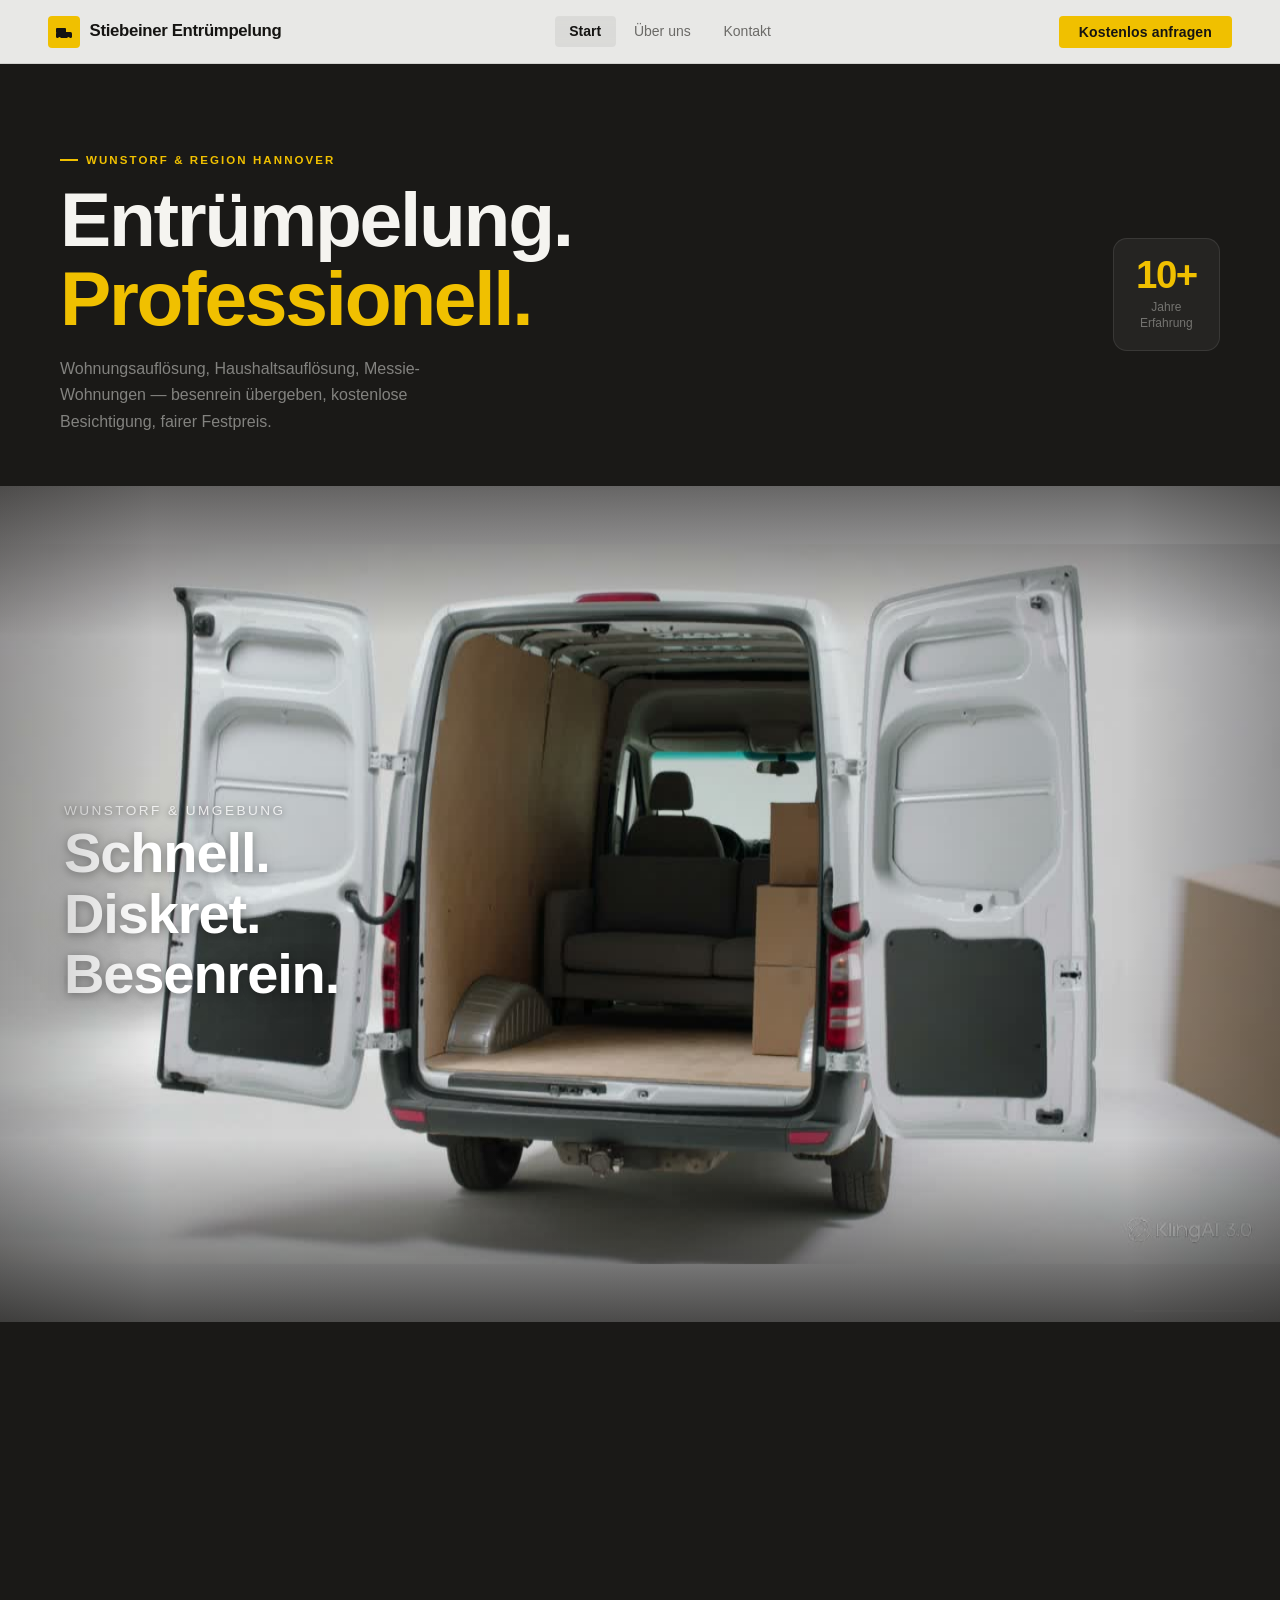
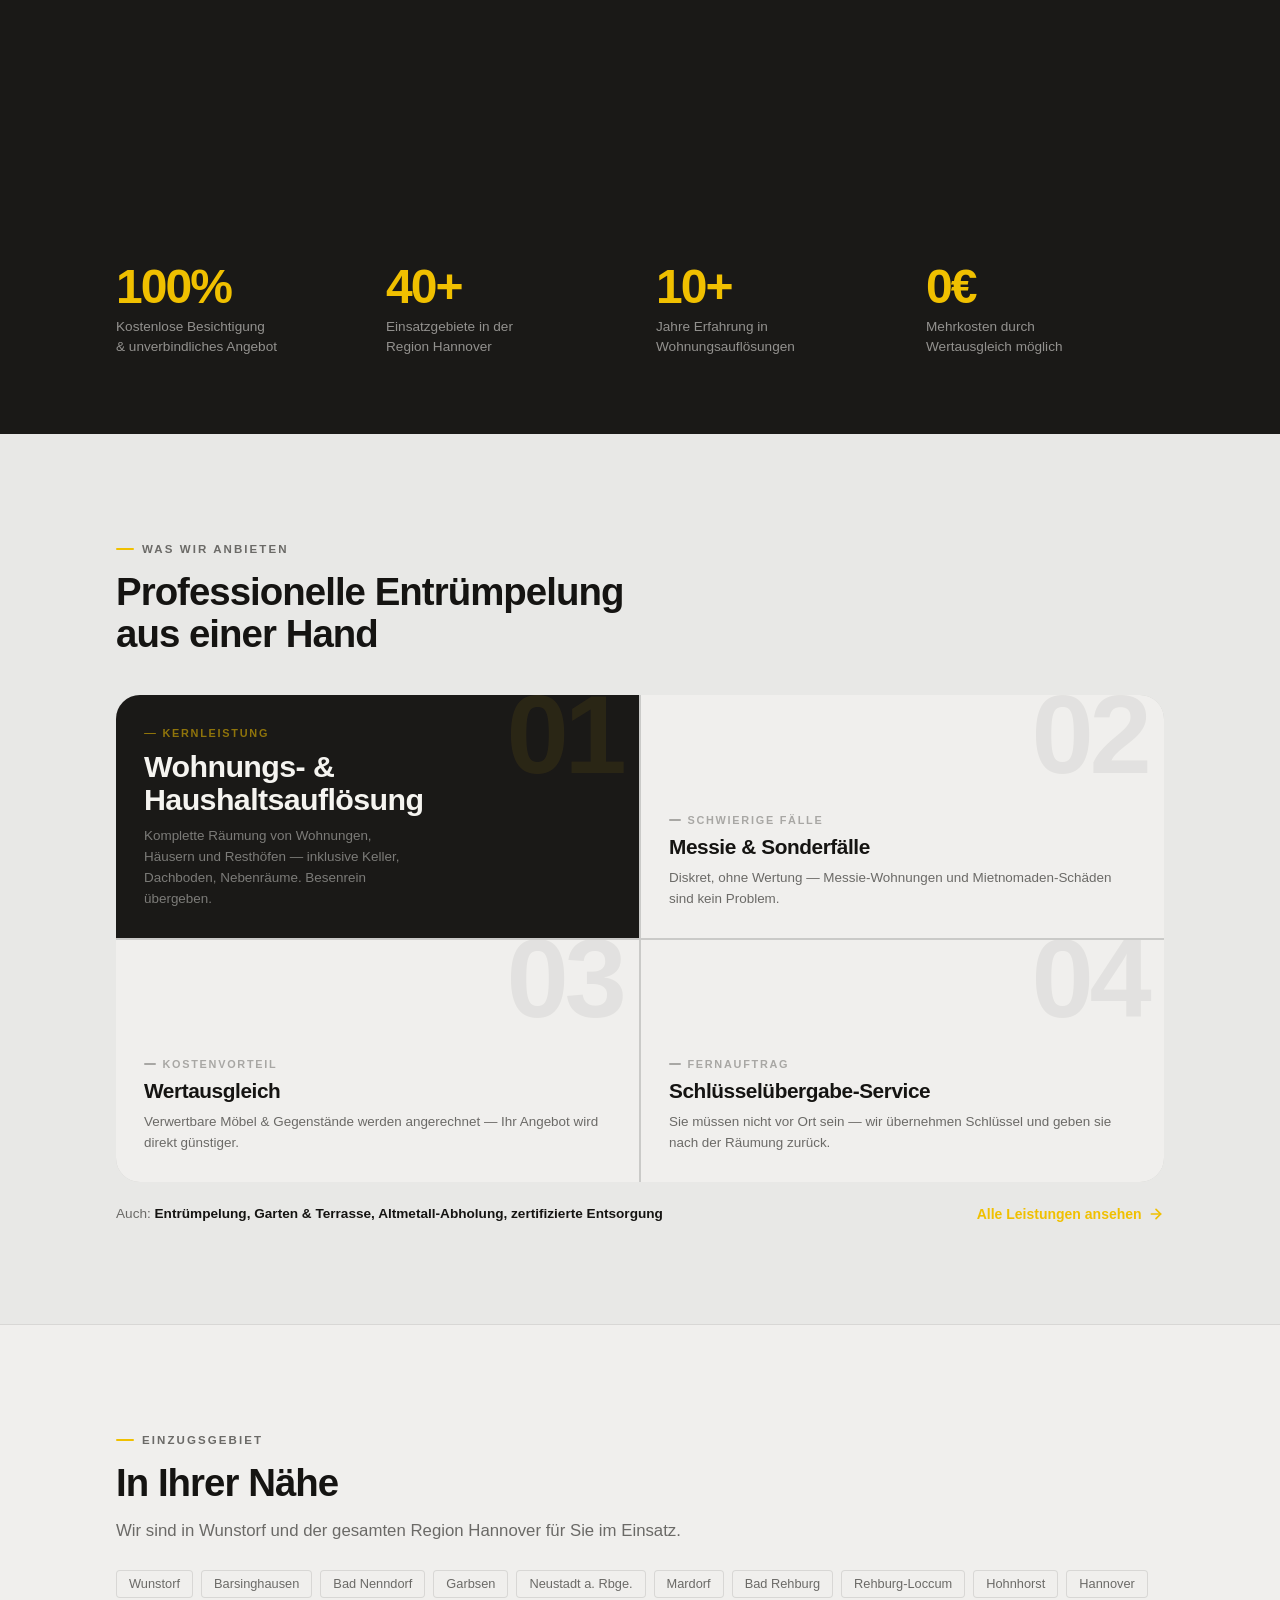
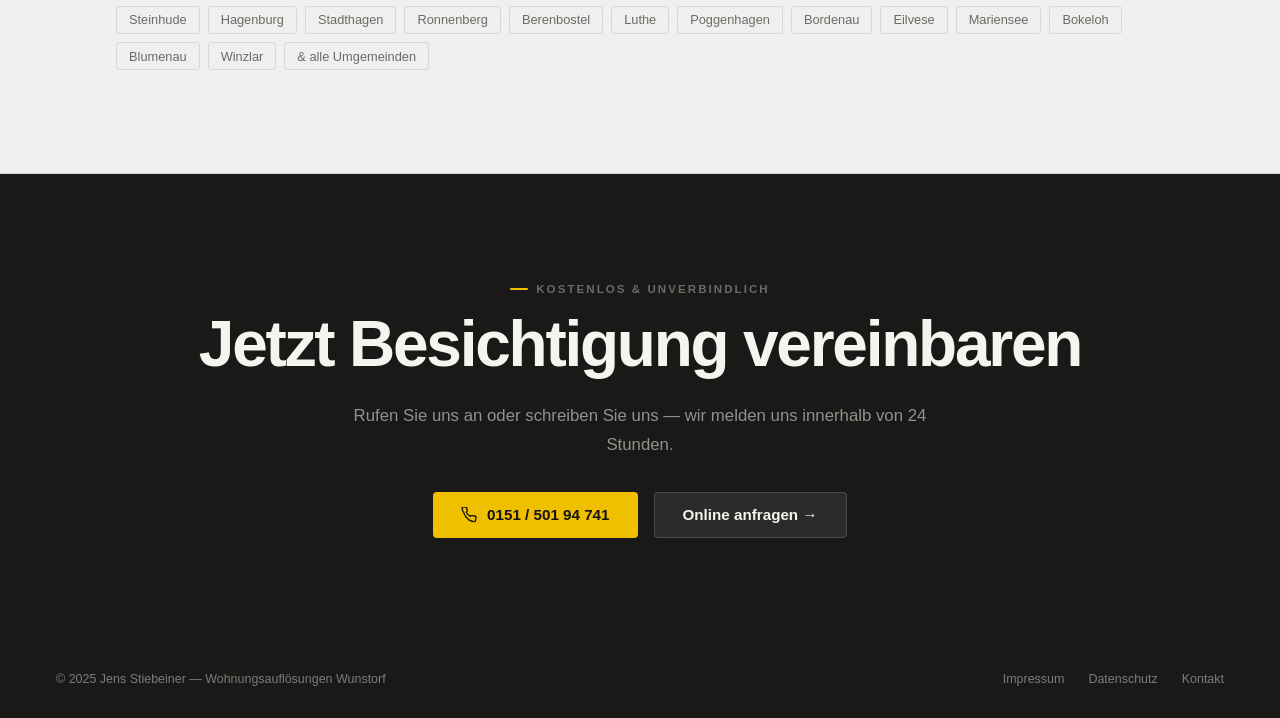
==== commit 4a9d5851: "refactor: animation embed + reduce leistungen redundancy (index = 4 highlights, ueber-uns = full ben" ====
--- a/index.html
+++ b/index.html
@@ -10,62 +10,109 @@
   <link rel="stylesheet" href="site.css" />
   <link rel="stylesheet" href="style.css" />
   <style>
-    /* ═══════════════════════════════════════════════════
-       LEISTUNGEN — 4-col bento mit grid-template-areas
-       Desktop:
-         [ feat feat  c02  c03 ]
-         [ feat feat  c04  c05 ]
-         [ c06  c07   cta  cta ]
-    ═══════════════════════════════════════════════════ */
+    /* ───────────────────────────────────────────────────
+       HERO INTRO — dark band above animation
+    ─────────────────────────────────────────────────── */
+    .hero-intro {
+      background: var(--bg-dark);
+      padding: clamp(3.5rem, 7vw, 6rem) clamp(1.25rem, 5vw, 3.5rem) clamp(2rem, 4vw, 3.5rem);
+    }
+    .hero-intro-inner {
+      max-width: 1160px;
+      margin: 0 auto;
+      display: grid;
+      grid-template-columns: 1fr auto;
+      align-items: end;
+      gap: 2rem;
+    }
+    @media (max-width: 580px) {
+      .hero-intro-inner { grid-template-columns: 1fr; }
+    }
+    .hero-eyebrow {
+      font-size: 0.72rem;
+      font-weight: 700;
+      letter-spacing: 0.18em;
+      text-transform: uppercase;
+      color: var(--accent);
+      margin-bottom: 0.9rem;
+      display: flex;
+      align-items: center;
+      gap: 0.5rem;
+    }
+    .hero-eyebrow::before {
+      content: '';
+      display: block;
+      width: 18px;
+      height: 2px;
+      background: var(--accent);
+    }
+    .hero-title {
+      font-family: var(--font-display);
+      font-size: clamp(2.4rem, 6vw, 4.8rem);
+      font-weight: 600;
+      line-height: 1.03;
+      letter-spacing: -0.03em;
+      color: var(--text-inv);
+    }
+    .hero-title em { font-style: normal; color: var(--accent); }
+    .hero-sub {
+      font-size: clamp(0.88rem, 1.4vw, 1rem);
+      color: rgba(245,244,240,0.48);
+      margin-top: 1.1rem;
+      max-width: 50ch;
+      line-height: 1.65;
+    }
+    .hero-badge {
+      background: rgba(255,255,255,0.05);
+      border: 1px solid rgba(255,255,255,0.09);
+      border-radius: var(--radius-lg);
+      padding: 1.1rem 1.4rem;
+      text-align: center;
+      white-space: nowrap;
+      align-self: center;
+      flex-shrink: 0;
+    }
+    .hero-badge-num {
+      font-family: var(--font-display);
+      font-size: 2.4rem;
+      font-weight: 600;
+      color: var(--accent);
+      letter-spacing: -0.04em;
+      line-height: 1;
+    }
+    .hero-badge-label {
+      font-size: 0.75rem;
+      color: rgba(245,244,240,0.38);
+      margin-top: 0.25rem;
+      line-height: 1.4;
+    }
+
+    /* ───────────────────────────────────────────────────
+       LEISTUNGEN — 2×2 highlight grid + link
+       4 key services on homepage; full list on Über uns
+    ─────────────────────────────────────────────────── */
     .leistungen-section {
       padding: clamp(4rem, 8vw, 7rem) clamp(1.25rem, 5vw, 3.5rem);
       max-width: 1160px;
       margin: 0 auto;
     }
-    .leistungen-section .section-heading { margin-top: 0.5rem; }
-    .leistungen-section .body-text { margin-top: 0.75rem; margin-bottom: 0; }
-
-    .leistungen-grid {
+
+    /* 2-col × 2-row highlight grid — no orphans ever */
+    .highlight-grid {
       margin-top: 2.5rem;
       display: grid;
-      grid-template-columns: 1fr 1fr 1fr 1fr;
-      grid-template-rows: 1fr 1fr auto;
-      grid-template-areas:
-        "feat feat c02 c03"
-        "feat feat c04 c05"
-        "c06  c07  cta cta";
+      grid-template-columns: 1fr 1fr;
+      grid-template-rows: 1fr 1fr;
       gap: 2px;
       background: rgba(0,0,0,0.13);
       border-radius: var(--radius-xl);
       overflow: hidden;
     }
-
-    .lcard--featured { grid-area: feat; }
-    .lcard--c02      { grid-area: c02; }
-    .lcard--c03      { grid-area: c03; }
-    .lcard--c04      { grid-area: c04; }
-    .lcard--c05      { grid-area: c05; }
-    .lcard--c06      { grid-area: c06; }
-    .lcard--c07      { grid-area: c07; }
-    .lcard--cta      { grid-area: cta; }
-
-    @media (max-width: 860px) {
-      .leistungen-grid {
-        grid-template-columns: 1fr 1fr;
-        grid-template-rows: none;
-        grid-template-areas: none;
-      }
-      .lcard--featured, .lcard--c02, .lcard--c03,
-      .lcard--c04, .lcard--c05, .lcard--c06,
-      .lcard--c07, .lcard--cta { grid-area: auto; }
-      .lcard--cta { grid-column: span 2; }
-    }
-    @media (max-width: 520px) {
-      .leistungen-grid { grid-template-columns: 1fr; }
-      .lcard--cta { grid-column: span 1; }
-    }
-
-    .lcard {
+    @media (max-width: 560px) {
+      .highlight-grid { grid-template-columns: 1fr; }
+    }
+
+    .hcard {
       background: var(--surface);
       padding: 2rem 1.75rem 1.75rem;
       position: relative;
@@ -73,85 +120,24 @@
       display: flex;
       flex-direction: column;
       justify-content: flex-end;
-      min-height: 190px;
+      min-height: 200px;
       transition: background 0.22s ease;
     }
-    .lcard:hover { background: var(--surface-2); }
-
-    .lcard--featured {
+    .hcard:hover { background: var(--surface-2); }
+
+    /* first card — dark featured */
+    .hcard:first-child {
       background: var(--bg-dark);
-      min-height: 400px;
-      padding: 2.5rem 2rem 2rem;
-    }
-    .lcard--featured:hover { background: #232220; }
-
-    .lcard--cta {
-      background: var(--bg-dark);
-      justify-content: center;
-      align-items: flex-start;
-      gap: 1rem;
-      padding: 2.25rem 2rem;
-      min-height: 0;
-    }
-    .lcard--cta:hover { background: #1e1d1b; }
-
-    .lcard-cta-label {
-      font-size: 0.68rem;
-      font-weight: 700;
-      letter-spacing: 0.16em;
-      text-transform: uppercase;
-      color: rgba(240,192,0,0.55);
-      display: flex;
-      align-items: center;
-      gap: 0.4rem;
-      margin-bottom: 0.5rem;
-    }
-    .lcard-cta-label::before {
-      content: '';
-      display: block;
-      width: 14px;
-      height: 1.5px;
-      background: currentColor;
-      border-radius: 2px;
-    }
-    .lcard-cta-title {
-      font-family: var(--font-display);
-      font-size: clamp(1.1rem, 2.5vw, 1.6rem);
-      font-weight: 600;
-      letter-spacing: -0.025em;
-      line-height: 1.1;
-      color: var(--text-inv);
-      margin-bottom: 1.25rem;
-    }
-    .lcard-cta-btns { display: flex; gap: 0.75rem; flex-wrap: wrap; }
-    .lcard-cta-btn {
-      display: inline-flex;
-      align-items: center;
-      gap: 0.5rem;
-      font-family: var(--font-display);
-      font-size: 0.875rem;
-      font-weight: 600;
-      padding: 0.6rem 1.25rem;
-      border-radius: var(--radius-sm);
-      transition: background 0.18s ease, transform 0.18s ease;
-      text-decoration: none;
-      white-space: nowrap;
-    }
-    .lcard-cta-btn--primary { background: var(--accent); color: var(--accent-text); }
-    .lcard-cta-btn--primary:hover { background: var(--accent-dark); transform: translateY(-1px); }
-    .lcard-cta-btn--ghost {
-      background: rgba(255,255,255,0.07);
-      color: var(--text-inv);
-      border: 1px solid rgba(255,255,255,0.12);
-    }
-    .lcard-cta-btn--ghost:hover { background: rgba(255,255,255,0.12); }
-
-    .lcard-num {
+      min-height: 240px;
+    }
+    .hcard:first-child:hover { background: #232220; }
+
+    .hcard-num {
       position: absolute;
       top: -0.15em;
       right: 0.15em;
       font-family: var(--font-display);
-      font-size: clamp(5rem, 10vw, 8rem);
+      font-size: clamp(4.5rem, 9vw, 7rem);
       font-weight: 700;
       line-height: 1;
       letter-spacing: -0.04em;
@@ -159,12 +145,9 @@
       pointer-events: none;
       user-select: none;
     }
-    .lcard--featured .lcard-num {
-      color: rgba(240,192,0,0.08);
-      font-size: clamp(7rem, 16vw, 13rem);
-    }
-
-    .lcard-tag {
+    .hcard:first-child .hcard-num { color: rgba(240,192,0,0.08); }
+
+    .hcard-tag {
       display: inline-flex;
       align-items: center;
       gap: 0.4rem;
@@ -173,57 +156,73 @@
       letter-spacing: 0.16em;
       text-transform: uppercase;
       color: var(--text-faint);
-      margin-bottom: 0.75rem;
-    }
-    .lcard--featured .lcard-tag { color: rgba(240,192,0,0.55); }
-    .lcard-tag::before {
+      margin-bottom: 0.65rem;
+    }
+    .hcard:first-child .hcard-tag { color: rgba(240,192,0,0.55); }
+    .hcard-tag::before {
       content: '';
       display: block;
-      width: 14px;
+      width: 12px;
       height: 1.5px;
       background: currentColor;
       border-radius: 2px;
     }
 
-    .lcard-title {
+    .hcard-title {
       font-family: var(--font-display);
+      font-size: clamp(1rem, 2vw, 1.3rem);
       font-weight: 600;
       letter-spacing: -0.02em;
       line-height: 1.1;
       color: var(--text);
     }
-    .lcard--featured .lcard-title {
+    .hcard:first-child .hcard-title {
       color: var(--text-inv);
-      font-size: clamp(1.5rem, 3.5vw, 2.4rem);
-    }
-    .lcard:not(.lcard--featured):not(.lcard--cta) .lcard-title {
-      font-size: clamp(1rem, 2vw, 1.2rem);
-    }
-
-    .lcard-desc { margin-top: 0.5rem; font-size: 0.84rem; line-height: 1.58; }
-    .lcard--featured .lcard-desc {
+      font-size: clamp(1.3rem, 2.8vw, 1.9rem);
+    }
+
+    .hcard-desc {
+      margin-top: 0.5rem;
+      font-size: 0.84rem;
+      line-height: 1.58;
+      color: var(--text-muted);
+    }
+    .hcard:first-child .hcard-desc {
       color: rgba(245,244,240,0.45);
-      font-size: 0.9rem;
       max-width: 36ch;
-      margin-top: 0.8rem;
-    }
-    .lcard:not(.lcard--featured) .lcard-desc { color: var(--text-muted); }
-
-    .lcard-pill {
+    }
+
+    /* “Alle Leistungen” link row */
+    .leistungen-mehr {
+      display: flex;
+      align-items: center;
+      justify-content: space-between;
+      gap: 1rem;
+      margin-top: 1.5rem;
+      flex-wrap: wrap;
+    }
+    .leistungen-mehr-text {
+      font-size: 0.85rem;
+      color: var(--text-muted);
+    }
+    .leistungen-mehr-text strong {
+      color: var(--text);
+      font-weight: 600;
+    }
+    .leistungen-mehr-link {
       display: inline-flex;
       align-items: center;
-      gap: 0.45rem;
-      background: var(--accent);
-      color: var(--accent-text);
+      gap: 0.4rem;
       font-family: var(--font-display);
-      font-size: 0.8rem;
-      font-weight: 700;
-      padding: 0.4rem 0.9rem;
-      border-radius: var(--radius-full);
-      margin-top: 1.75rem;
-      letter-spacing: 0.02em;
-      width: fit-content;
-    }
+      font-size: 0.875rem;
+      font-weight: 600;
+      color: var(--accent);
+      text-decoration: none;
+      white-space: nowrap;
+      transition: gap 0.18s ease;
+    }
+    .leistungen-mehr-link:hover { gap: 0.65rem; }
+    .leistungen-mehr-link svg { flex-shrink: 0; }
   </style>
 </head>
 <body class="page-body">
@@ -232,7 +231,7 @@
   <nav class="site-nav" id="siteNav">
     <a href="index.html" class="nav-logo">
       <span class="nav-logo-mark">
-        <svg viewBox="0 0 18 18" fill="none" xmlns="http://www.w3.org/2000/svg">
+        <svg viewBox="0 0 18 18" fill="none">
           <rect x="1" y="9" width="16" height="6" rx="1.5" fill="#151412"/>
           <rect x="1" y="5" width="10" height="5" rx="1" fill="#151412"/>
           <circle cx="4.5" cy="15.5" r="1.5" fill="#f0c000"/>
@@ -252,7 +251,6 @@
     </button>
   </nav>
 
-  <!-- Mobile drawer -->
   <div class="nav-drawer" id="navDrawer">
     <ul>
       <li><a href="index.html" class="active">Start</a></li>
@@ -262,9 +260,32 @@
     <a href="kontakt.html" class="nav-cta">Kostenlos anfragen</a>
   </div>
 
-  <!-- ═══════════════════════════════════════
-       ANIMATION SECTION
-  ═══════════════════════════════════════ -->
+  <!-- ═════════════════════════════════════
+       HERO INTRO — dark band, sits directly above animation.
+       Same bg as anim-sticky-outer so they visually merge.
+  ═════════════════════════════════════ -->
+  <div class="hero-intro">
+    <div class="hero-intro-inner">
+      <div>
+        <p class="hero-eyebrow">Wunstorf &amp; Region Hannover</p>
+        <h1 class="hero-title">Entrümpelung.<br><em>Professionell.</em></h1>
+        <p class="hero-sub">
+          Wohnungsauflösung, Haushaltsauflösung, Messie-Wohnungen —
+          besenrein übergeben, kostenlose Besichtigung, fairer Festpreis.
+        </p>
+      </div>
+      <div class="hero-badge">
+        <div class="hero-badge-num">10+</div>
+        <div class="hero-badge-label">Jahre<br>Erfahrung</div>
+      </div>
+    </div>
+  </div>
+
+  <!-- ═════════════════════════════════════
+       ANIMATION — sticky scroll section
+       anim-sticky-outer bg = var(--bg-dark) → same as hero-intro
+       so during scroll the dark area feels continuous
+  ═════════════════════════════════════ -->
   <div class="anim-sticky-outer" id="animOuter">
     <div class="anim-sticky-inner">
 
@@ -314,10 +335,11 @@
       </section>
     </div>
   </div>
-
-  <div class="stripe-divider"></div>
-
-  <!-- USP dark band -->
+  <!-- /ANIMATION -->
+
+  <!-- stripe-divider entfällt — USP band folgt direkt auf dark bg -->
+
+  <!-- USP dark band — seamless continuation of the dark scroll area -->
   <div class="dark-band">
     <div class="usp-row">
       <div class="usp-item reveal">
@@ -326,7 +348,7 @@
       </div>
       <div class="usp-item reveal reveal-delay-1">
         <div class="usp-num">40+</div>
-        <div class="usp-label">Regionen in der<br>Region Hannover</div>
+        <div class="usp-label">Einsatzgebiete in der<br>Region Hannover</div>
       </div>
       <div class="usp-item reveal reveal-delay-2">
         <div class="usp-num">10+</div>
@@ -339,90 +361,54 @@
     </div>
   </div>
 
-  <!-- ═══════════════════════════════════════
-       LEISTUNGEN — Bento Grid
-       Row 1: [ Wohnungsauflösung (feat, 2×2) ] [ Haushaltsaufl. ] [ Entrümpelung ]
-       Row 2: [ Wohnungsauflösung (feat, 2×2) ] [ Schw. Fälle   ] [ Wertausgleich ]
-       Row 3: [ Schlüssel-Service ] [ Zert. Entsorgung ] [ CTA (span 2) ]
-  ═══════════════════════════════════════ -->
+  <!-- ═════════════════════════════════════
+       LEISTUNGEN — 4 highlights only.
+       Full list lives on Über uns — linked below.
+  ═════════════════════════════════════ -->
   <div class="leistungen-section">
     <p class="eyebrow reveal">Was wir anbieten</p>
     <h2 class="section-heading reveal reveal-delay-1">Professionelle Entrümpelung<br>aus einer Hand</h2>
-    <p class="body-text reveal reveal-delay-2" style="margin-top:1rem;">
-      Ob Haushaltsauflösung nach einem Todesfall, Mietwohnungsräumung oder große Entrümpelung —
-      wir hinterlassen jeden Ort <strong>besenrein</strong> und kümmern uns um die fachgerechte Entsorgung.
-    </p>
-
-    <div class="leistungen-grid">
-
-      <!-- Featured: Wohnungsauflösung -->
-      <div class="lcard lcard--featured reveal">
-        <span class="lcard-num">01</span>
-        <span class="lcard-tag">Kernleistung</span>
-        <h3 class="lcard-title">Wohnungs&shy;auflösung &amp; Haushalts&shy;auflösung</h3>
-        <p class="lcard-desc">Komplette Räumung von Wohnungen, Häusern und Resthöfen — inklusive Keller, Dachboden und Nebenräumen. Wir übergeben besenrein.</p>
-        <span class="lcard-pill">
-          <svg width="12" height="12" viewBox="0 0 24 24" fill="none" stroke="currentColor" stroke-width="2.5"><polyline points="20 6 9 17 4 12"/></svg>
-          Besenrein übergeben
-        </span>
-      </div>
-
-      <div class="lcard lcard--c02 reveal">
-        <span class="lcard-num">02</span>
-        <span class="lcard-tag">Kleinaufträge</span>
-        <h3 class="lcard-title">Entrümpelung</h3>
-        <p class="lcard-desc">Keller, Garage, Gartenhaus, Schuppen — auch Einzelobjekte werden fachgerecht entsorgt.</p>
-      </div>
-
-      <div class="lcard lcard--c03 reveal reveal-delay-1">
-        <span class="lcard-num">03</span>
-        <span class="lcard-tag">Außenbereiche</span>
-        <h3 class="lcard-title">Garten &amp; Terrasse</h3>
-        <p class="lcard-desc">Balkon, Schrebergarten, Wintergarten, Gartenhaus — vollständig geräumt und entsorgt.</p>
-      </div>
-
-      <div class="lcard lcard--c04 reveal reveal-delay-1">
-        <span class="lcard-num">04</span>
-        <span class="lcard-tag">Schwierige Fälle</span>
-        <h3 class="lcard-title">Messie &amp; Sonderfälle</h3>
-        <p class="lcard-desc">Diskret, ohne Wertung. Messie-Wohnungen und Mietnomaden-Schäden sind kein Problem.</p>
-      </div>
-
-      <div class="lcard lcard--c05 reveal reveal-delay-2">
-        <span class="lcard-num">05</span>
-        <span class="lcard-tag">Kostenvorteil</span>
-        <h3 class="lcard-title">Wertausgleich</h3>
-        <p class="lcard-desc">Noch verwertbare Möbel reduzieren Ihre Kosten direkt beim Angebot.</p>
-      </div>
-
-      <div class="lcard lcard--c06 reveal">
-        <span class="lcard-num">06</span>
-        <span class="lcard-tag">Fernauftrag</span>
-        <h3 class="lcard-title">Schlüssel&shy;übergabe-Service</h3>
-        <p class="lcard-desc">Sie wohnen weit weg? Kein Problem — wir übernehmen Schlüssel und geben nach der Räumung zurück.</p>
-      </div>
-
-      <div class="lcard lcard--c07 reveal reveal-delay-1">
-        <span class="lcard-num">07</span>
-        <span class="lcard-tag">Zertifiziert</span>
-        <h3 class="lcard-title">Zertifizierte Entsorgung</h3>
-        <p class="lcard-desc">Zusammenarbeit mit geprüften Entsorgungsfachbetrieben und Kill-Tec Schädlingsbekämpfung.</p>
-      </div>
-
-      <div class="lcard lcard--cta reveal reveal-delay-2">
-        <span class="lcard-cta-label">Kostenlos &amp; unverbindlich</span>
-        <p class="lcard-cta-title">Jetzt Besichtigung<br>vereinbaren</p>
-        <div class="lcard-cta-btns">
-          <a href="tel:015150194741" class="lcard-cta-btn lcard-cta-btn--primary">
-            <svg width="14" height="14" viewBox="0 0 24 24" fill="none" stroke="currentColor" stroke-width="2"><path d="M22 16.92v3a2 2 0 0 1-2.18 2 19.79 19.79 0 0 1-8.63-3.07A19.5 19.5 0 0 1 4.69 9.81 19.79 19.79 0 0 1 1.61 2.22 2 2 0 0 1 3.6.04h3a2 2 0 0 1 2 1.72c.127.96.361 1.903.7 2.81a2 2 0 0 1-.45 2.11L7.91 7.91a16 16 0 0 0 6.29 6.29l.95-.95a2 2 0 0 1 2.11-.45c.907.339 1.85.573 2.81.7A2 2 0 0 1 22 16.92z"/></svg>
-            0151 / 501 94 741
-          </a>
-          <a href="kontakt.html" class="lcard-cta-btn lcard-cta-btn--ghost">
-            Online anfragen &rarr;
-          </a>
-        </div>
-      </div>
-
+
+    <div class="highlight-grid">
+
+      <div class="hcard reveal">
+        <span class="hcard-num">01</span>
+        <span class="hcard-tag">Kernleistung</span>
+        <h3 class="hcard-title">Wohnungs- &amp; Haushaltsauflösung</h3>
+        <p class="hcard-desc">Komplette Räumung von Wohnungen, Häusern und Resthöfen — inklusive Keller, Dachboden, Nebenräume. Besenrein übergeben.</p>
+      </div>
+
+      <div class="hcard reveal reveal-delay-1">
+        <span class="hcard-num">02</span>
+        <span class="hcard-tag">Schwierige Fälle</span>
+        <h3 class="hcard-title">Messie &amp; Sonderfälle</h3>
+        <p class="hcard-desc">Diskret, ohne Wertung — Messie-Wohnungen und Mietnomaden-Schäden sind kein Problem.</p>
+      </div>
+
+      <div class="hcard reveal reveal-delay-1">
+        <span class="hcard-num">03</span>
+        <span class="hcard-tag">Kostenvorteil</span>
+        <h3 class="hcard-title">Wertausgleich</h3>
+        <p class="hcard-desc">Verwertbare Möbel & Gegenstände werden angerechnet — Ihr Angebot wird direkt günstiger.</p>
+      </div>
+
+      <div class="hcard reveal reveal-delay-2">
+        <span class="hcard-num">04</span>
+        <span class="hcard-tag">Fernauftrag</span>
+        <h3 class="hcard-title">Schlüsselübergabe-Service</h3>
+        <p class="hcard-desc">Sie müssen nicht vor Ort sein — wir übernehmen Schlüssel und geben sie nach der Räumung zurück.</p>
+      </div>
+
+    </div>
+
+    <div class="leistungen-mehr reveal reveal-delay-2">
+      <p class="leistungen-mehr-text">
+        Auch: <strong>Entrümpelung, Garten & Terrasse, Altmetall-Abholung, zertifizierte Entsorgung</strong>
+      </p>
+      <a href="ueber-uns.html#leistungen" class="leistungen-mehr-link">
+        Alle Leistungen ansehen
+        <svg width="16" height="16" viewBox="0 0 24 24" fill="none" stroke="currentColor" stroke-width="2.5" stroke-linecap="round" stroke-linejoin="round"><line x1="5" y1="12" x2="19" y2="12"/><polyline points="12 5 19 12 12 19"/></svg>
+      </a>
     </div>
   </div>
 
--- a/style.css
+++ b/style.css
@@ -1,6 +1,5 @@
 /*
  * style.css — Animation-specific styles only
- * Body/html layout is handled by site.css
  */
 
 /* ── Loading overlay ──────────────────────────────────────── */
@@ -47,10 +46,16 @@
   transition: width 0.15s linear;
 }
 
-/* ── Sticky scroll outer/inner ────────────────────────────── */
+/* ── Animation outer wrapper ──────────────────────────────── */
+/* Dark bg fills the 500vh scroll space so no white bleeds
+   above/below the sticky frame while the user scrolls */
 .anim-sticky-outer {
   height: 500vh;
-}
+  background: var(--bg-dark);
+  position: relative;
+}
+
+/* ── Sticky inner frame ───────────────────────────────────── */
 .anim-sticky-inner {
   position: sticky;
   top: var(--nav-h);
@@ -60,13 +65,43 @@
   justify-content: center;
   overflow: hidden;
   background:
-    radial-gradient(ellipse at top left,    #c0bebf 0%, transparent 60%),
+    radial-gradient(ellipse at top left,     #c0bebf 0%, transparent 60%),
     radial-gradient(ellipse at bottom right, #d6d6d8 0%, transparent 60%),
     radial-gradient(ellipse at bottom left,  #e1e2e4 0%, transparent 60%),
     #d0d0d2;
 }
 
-/* ── Stage ────────────────────────────────────────────────── */
+/* Top vignette: fades the animation frame into the dark nav area */
+.anim-sticky-inner::before {
+  content: '';
+  position: absolute;
+  inset: 0;
+  z-index: 20;
+  pointer-events: none;
+  background:
+    /* top fade → dark */
+    linear-gradient(to bottom,
+      rgba(21,20,18,0.55) 0%,
+      transparent 18%
+    ),
+    /* bottom fade → dark */
+    linear-gradient(to top,
+      rgba(21,20,18,0.72) 0%,
+      transparent 22%
+    ),
+    /* left edge */
+    linear-gradient(to right,
+      rgba(21,20,18,0.28) 0%,
+      transparent 12%
+    ),
+    /* right edge */
+    linear-gradient(to left,
+      rgba(21,20,18,0.28) 0%,
+      transparent 12%
+    );
+}
+
+/* ── Stage ───────────────────────────────────────────────────── */
 .scroll-stage {
   width: 100%;
   height: 100%;
@@ -117,7 +152,7 @@
   image-rendering: crisp-edges;
 }
 
-/* ── Scene overlays ───────────────────────────────────────── */
+/* ── Scene overlays ──────────────────────────────────────────── */
 .scene-overlay {
   position: absolute;
   z-index: 10;
@@ -161,7 +196,7 @@
   transform: translate(-50%, -50%);
 }
 
-/* ── Typography ───────────────────────────────────────────── */
+/* ── Typography ───────────────────────────────────────────────── */
 .scene-label {
   display: block;
   font-size: clamp(0.55rem, 1.3cqw, 0.85rem);
@@ -184,7 +219,7 @@
   letter-spacing: -0.02em;
 }
 
-/* ── CTA button ───────────────────────────────────────────── */
+/* ── CTA button ────────────────────────────────────────────────── */
 .cta-block {
   margin-top: 1.5em;
   opacity: 0;
@@ -221,7 +256,7 @@
 }
 .cta-btn:active { transform: translateY(0); }
 
-/* ── Scroll hint ──────────────────────────────────────────── */
+/* ── Scroll hint ───────────────────────────────────────────────── */
 .scroll-hint {
   position: absolute;
   bottom: 2.5cqh;
@@ -256,7 +291,7 @@
   50%       { transform: translateY(8px); }
 }
 
-/* ── Progress bar ─────────────────────────────────────────── */
+/* ── Progress bar ────────────────────────────────────────────── */
 .progress-bar {
   position: absolute;
   bottom: 1.2cqh;
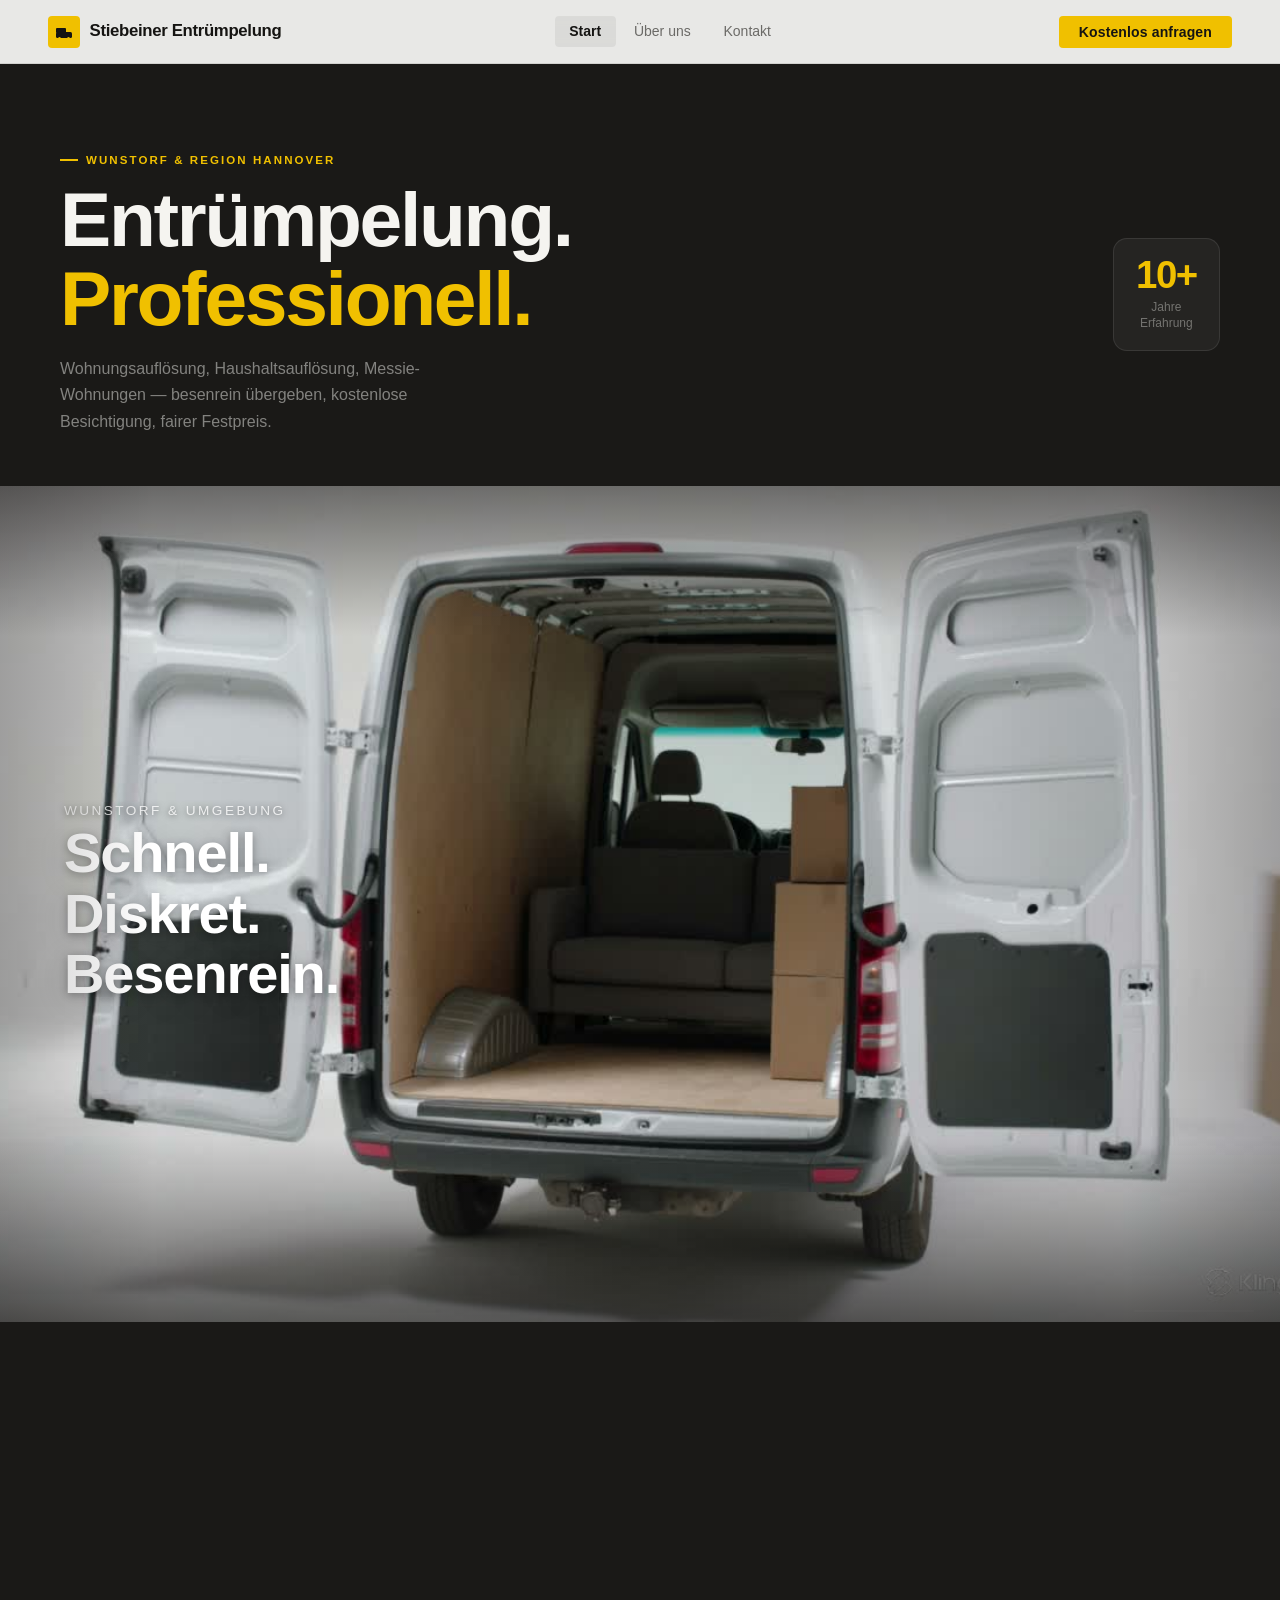
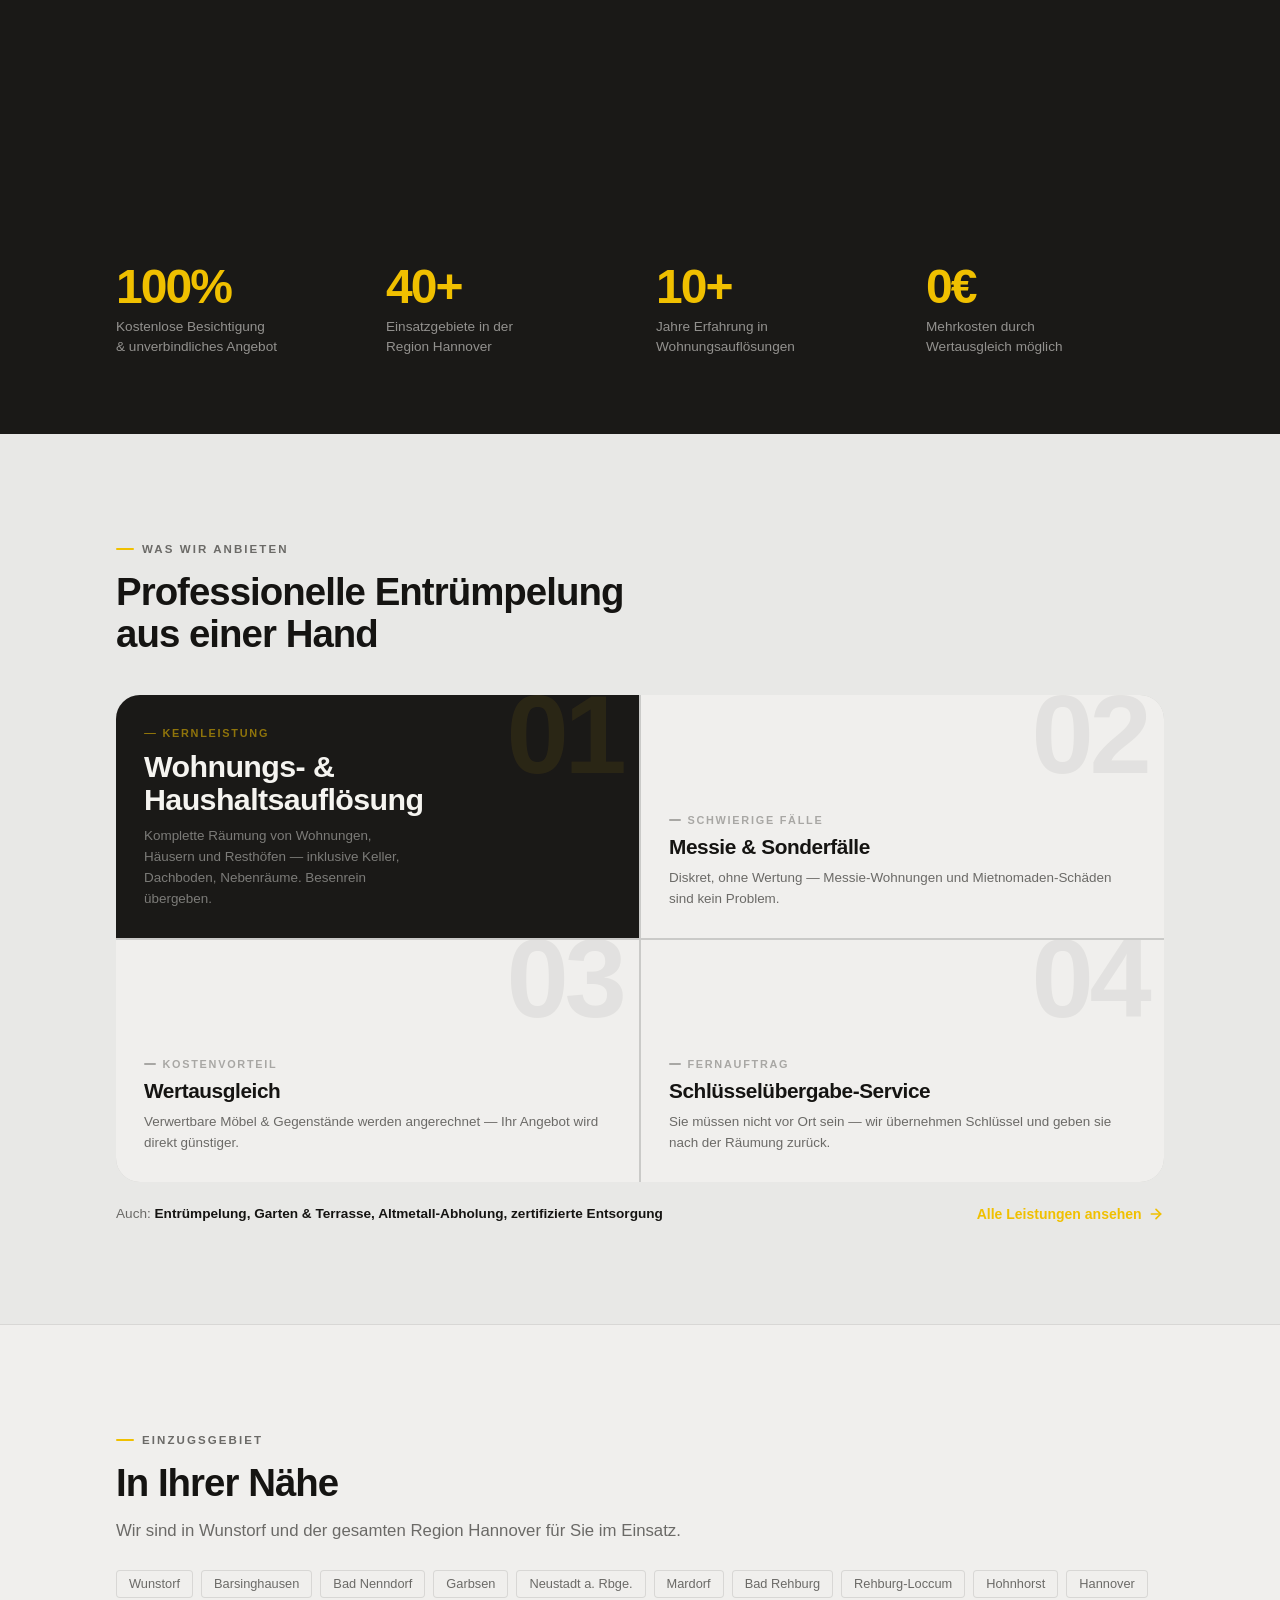
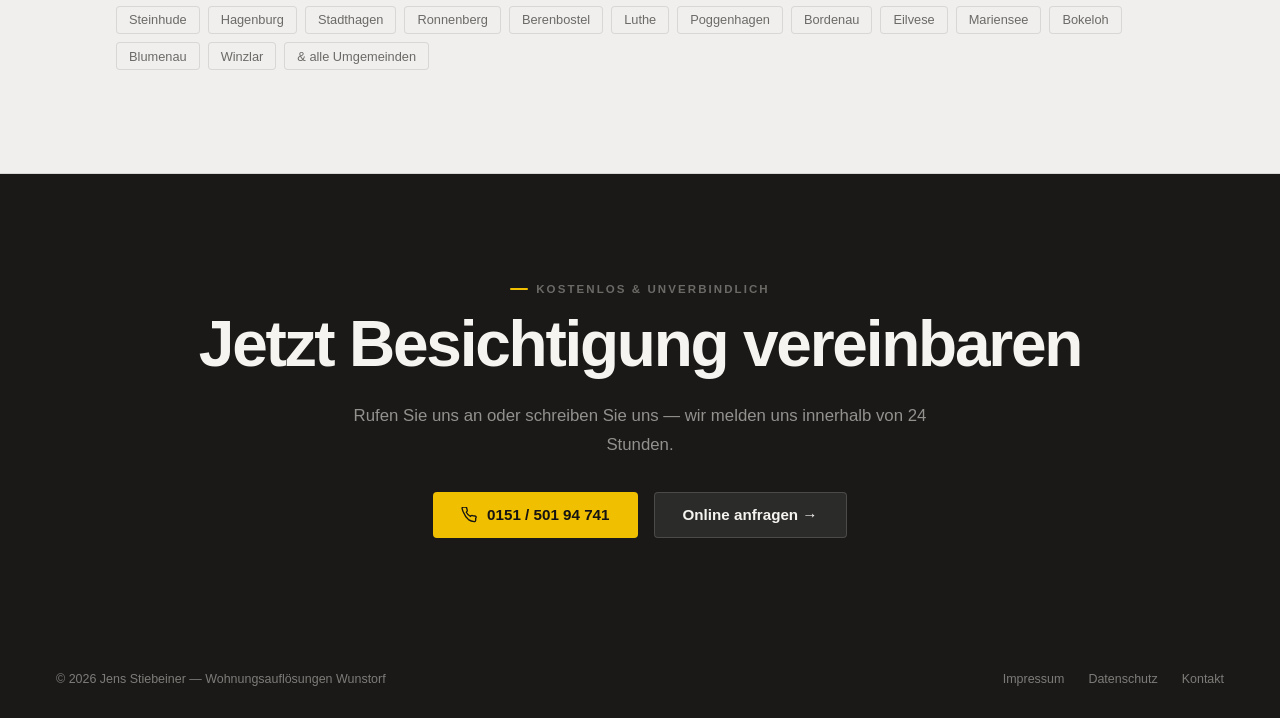
==== commit 8f38689b: "fix: defer animation.js, remove redundant inline style on scroll-stage, fix copyright year 2026" ====
--- a/index.html
+++ b/index.html
@@ -192,7 +192,7 @@
       max-width: 36ch;
     }
 
-    /* “Alle Leistungen” link row */
+    /* "Alle Leistungen" link row */
     .leistungen-mehr {
       display: flex;
       align-items: center;
@@ -296,7 +296,8 @@
         </div>
       </div>
 
-      <section class="scroll-stage" style="width:100%;height:100%;">
+      <!-- inline style removed — width/height driven by style.css -->
+      <section class="scroll-stage">
         <div class="sticky-canvas">
           <canvas id="vanCanvas"></canvas>
 
@@ -336,8 +337,6 @@
     </div>
   </div>
   <!-- /ANIMATION -->
-
-  <!-- stripe-divider entfällt — USP band folgt direkt auf dark bg -->
 
   <!-- USP dark band — seamless continuation of the dark scroll area -->
   <div class="dark-band">
@@ -471,15 +470,16 @@
 
   <!-- Footer -->
   <footer class="site-footer">
-    <span>&copy; 2025 Jens Stiebeiner — Wohnungsauflösungen Wunstorf</span>
+    <span>&copy; 2026 Jens Stiebeiner — Wohnungsauflösungen Wunstorf</span>
     <div class="footer-links">
-      <a href="#">Impressum</a>
-      <a href="#">Datenschutz</a>
+      <a href="impressum.html">Impressum</a>
+      <a href="datenschutz.html">Datenschutz</a>
       <a href="kontakt.html">Kontakt</a>
     </div>
   </footer>
 
-  <script src="animation.js"></script>
+  <!-- defer: script parses after DOM is ready, no parser blocking -->
+  <script src="animation.js" defer></script>
   <script>
     const nav = document.getElementById('siteNav');
     window.addEventListener('scroll', () => {
--- a/style.css
+++ b/style.css
@@ -47,8 +47,6 @@
 }
 
 /* ── Animation outer wrapper ──────────────────────────────── */
-/* Dark bg fills the 500vh scroll space so no white bleeds
-   above/below the sticky frame while the user scrolls */
 .anim-sticky-outer {
   height: 500vh;
   background: var(--bg-dark);
@@ -56,22 +54,23 @@
 }
 
 /* ── Sticky inner frame ───────────────────────────────────── */
+/*
+ * Height must be explicit for position:sticky to work correctly
+ * and for children with height:100% to resolve.
+ * Background matches outer dark bg — if any sliver shows, it’s dark not grey.
+ */
 .anim-sticky-inner {
   position: sticky;
   top: var(--nav-h);
   height: calc(100vh - var(--nav-h));
   display: flex;
-  align-items: center;
+  align-items: stretch;
   justify-content: center;
   overflow: hidden;
-  background:
-    radial-gradient(ellipse at top left,     #c0bebf 0%, transparent 60%),
-    radial-gradient(ellipse at bottom right, #d6d6d8 0%, transparent 60%),
-    radial-gradient(ellipse at bottom left,  #e1e2e4 0%, transparent 60%),
-    #d0d0d2;
-}
-
-/* Top vignette: fades the animation frame into the dark nav area */
+  background: var(--bg-dark);
+}
+
+/* Vignette on sticky-inner: covers only visible viewport area */
 .anim-sticky-inner::before {
   content: '';
   position: absolute;
@@ -79,67 +78,35 @@
   z-index: 20;
   pointer-events: none;
   background:
-    /* top fade → dark */
-    linear-gradient(to bottom,
-      rgba(21,20,18,0.55) 0%,
-      transparent 18%
-    ),
-    /* bottom fade → dark */
-    linear-gradient(to top,
-      rgba(21,20,18,0.72) 0%,
-      transparent 22%
-    ),
-    /* left edge */
-    linear-gradient(to right,
-      rgba(21,20,18,0.28) 0%,
-      transparent 12%
-    ),
-    /* right edge */
-    linear-gradient(to left,
-      rgba(21,20,18,0.28) 0%,
-      transparent 12%
-    );
-}
-
-/* ── Stage ───────────────────────────────────────────────────── */
+    linear-gradient(to bottom, rgba(21,20,18,0.52) 0%,  transparent 18%),
+    linear-gradient(to top,    rgba(21,20,18,0.68) 0%,  transparent 22%),
+    linear-gradient(to right,  rgba(21,20,18,0.22) 0%,  transparent 12%),
+    linear-gradient(to left,   rgba(21,20,18,0.22) 0%,  transparent 12%);
+}
+
+/* ── Stage ───────────────────────────────────────────────── */
 .scroll-stage {
   width: 100%;
-  height: 100%;
+  height: 100%;   /* resolves because sticky-inner has explicit height */
   position: relative;
   display: flex;
   align-items: center;
   justify-content: center;
 }
 
+/*
+ * sticky-canvas: fills 100% of the stage.
+ * No aspect-ratio here — height is driven by the parent (100vh - navH).
+ * drawFrame uses cover-mode (Math.max) so the image fills edge-to-edge
+ * and the grey frame borders of the source JPEGs are cropped away.
+ */
 .sticky-canvas {
   position: relative;
   width: 100%;
   height: 100%;
-  max-width: 1280px;
-  aspect-ratio: 16 / 9;
-  margin: auto;
-  background:
-    radial-gradient(ellipse at top left,     #c0bebf 0%, transparent 60%),
-    radial-gradient(ellipse at bottom right, #d6d6d8 0%, transparent 60%),
-    radial-gradient(ellipse at bottom left,  #e1e2e4 0%, transparent 60%),
-    #d0d0d2;
-  max-height: min(100vh, 720px);
+  background: var(--bg-dark);
   container-type: size;
-}
-
-@media (max-aspect-ratio: 16/9) {
-  .sticky-canvas {
-    height: 100%;
-    width: auto;
-    max-width: 100vw;
-    max-height: 100%;
-  }
-}
-@media (min-aspect-ratio: 16/9) {
-  .sticky-canvas {
-    width: 100%;
-    height: auto;
-  }
+  overflow: hidden;
 }
 
 #vanCanvas {
@@ -152,7 +119,7 @@
   image-rendering: crisp-edges;
 }
 
-/* ── Scene overlays ──────────────────────────────────────────── */
+/* ── Scene overlays ───────────────────────────────────────── */
 .scene-overlay {
   position: absolute;
   z-index: 10;
@@ -196,7 +163,7 @@
   transform: translate(-50%, -50%);
 }
 
-/* ── Typography ───────────────────────────────────────────────── */
+/* ── Typography ───────────────────────────────────────────── */
 .scene-label {
   display: block;
   font-size: clamp(0.55rem, 1.3cqw, 0.85rem);
@@ -219,7 +186,7 @@
   letter-spacing: -0.02em;
 }
 
-/* ── CTA button ────────────────────────────────────────────────── */
+/* ── CTA button ───────────────────────────────────────────── */
 .cta-block {
   margin-top: 1.5em;
   opacity: 0;
@@ -256,7 +223,7 @@
 }
 .cta-btn:active { transform: translateY(0); }
 
-/* ── Scroll hint ───────────────────────────────────────────────── */
+/* ── Scroll hint ──────────────────────────────────────────── */
 .scroll-hint {
   position: absolute;
   bottom: 2.5cqh;
@@ -291,7 +258,7 @@
   50%       { transform: translateY(8px); }
 }
 
-/* ── Progress bar ────────────────────────────────────────────── */
+/* ── Progress bar ─────────────────────────────────────────── */
 .progress-bar {
   position: absolute;
   bottom: 1.2cqh;
